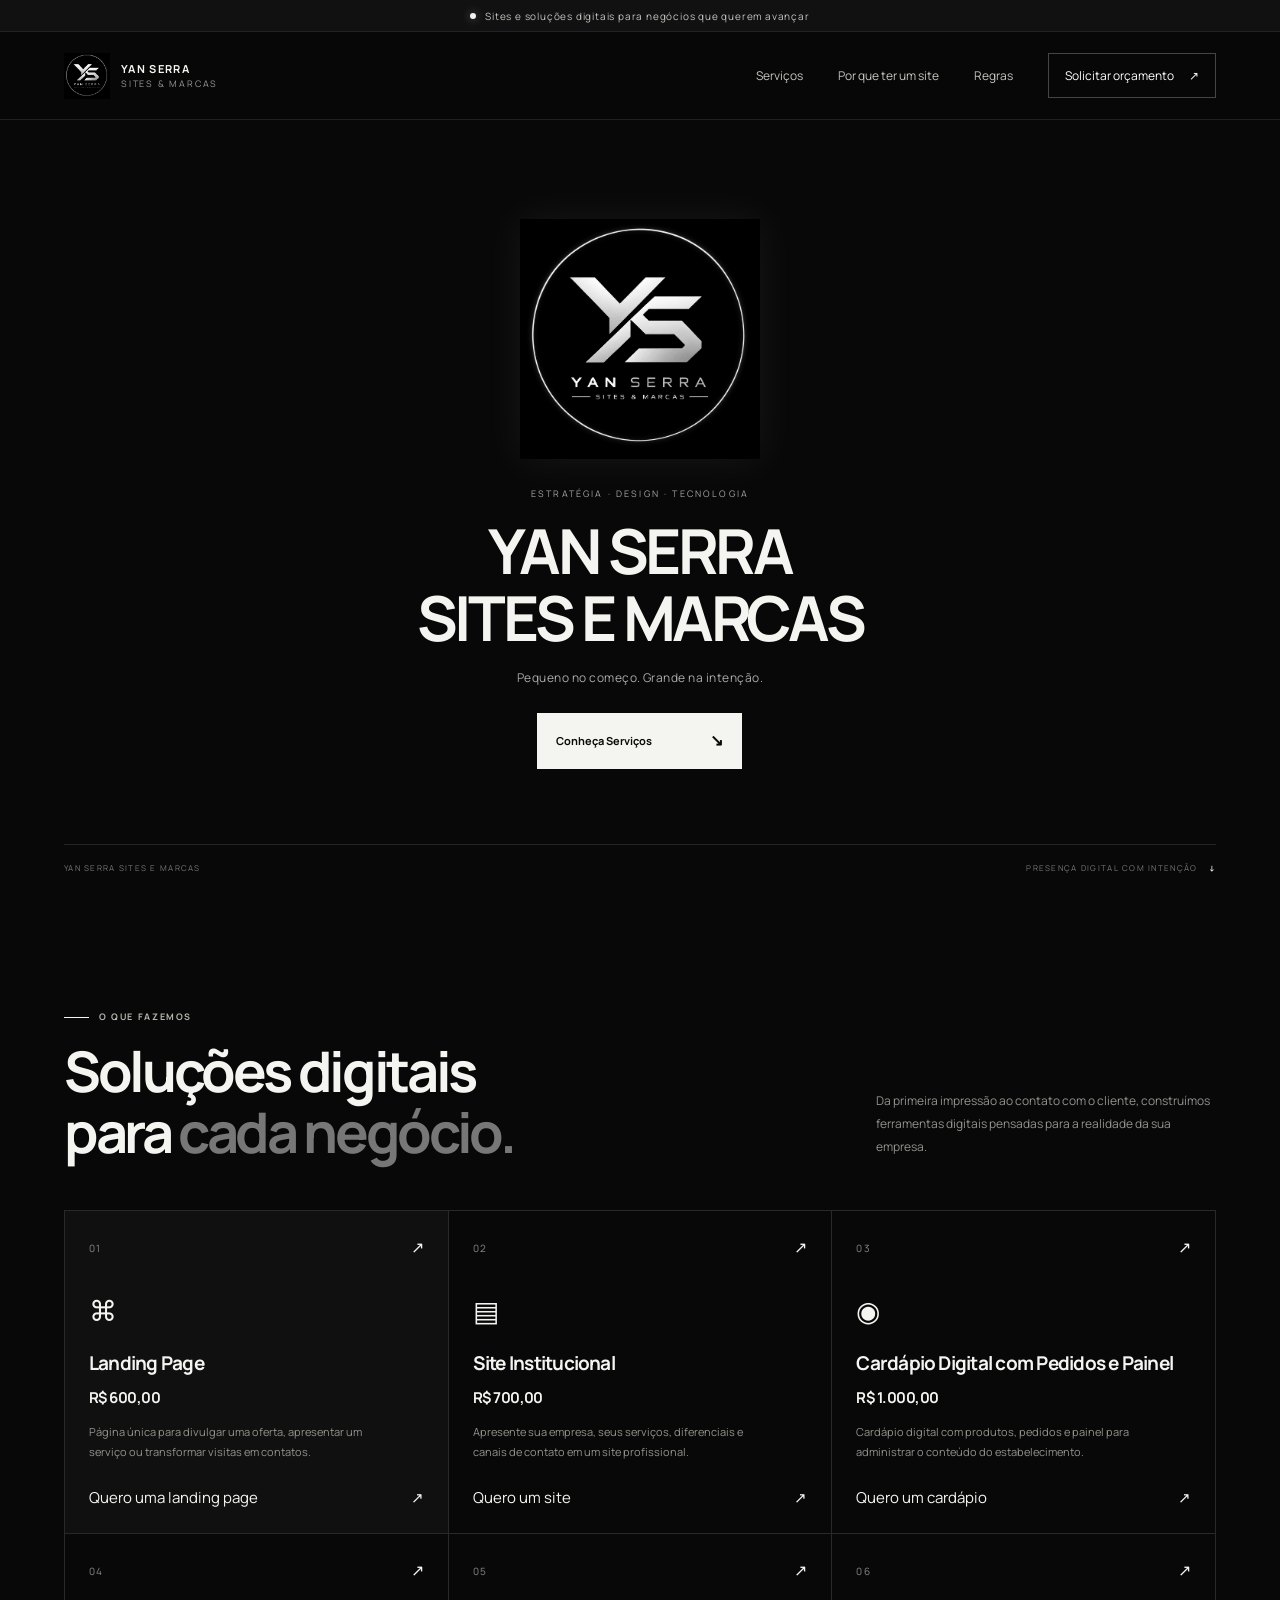
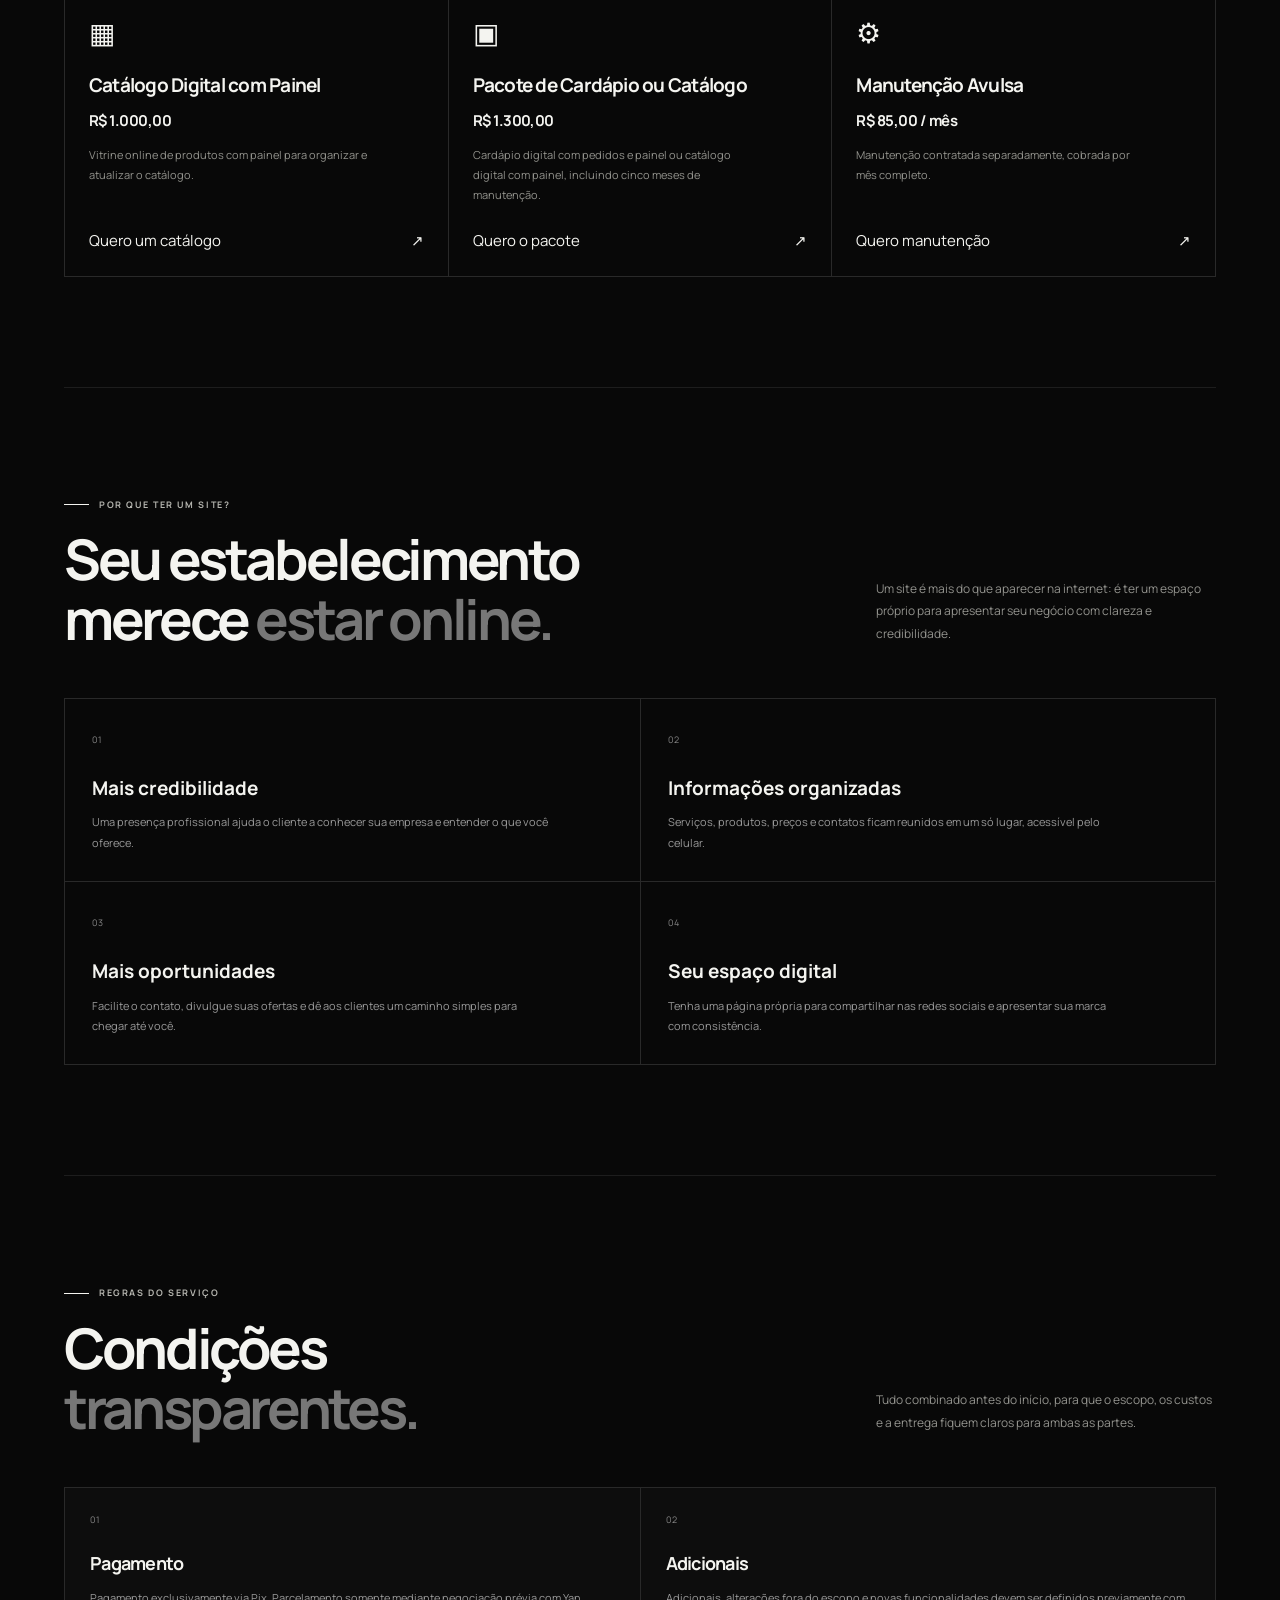
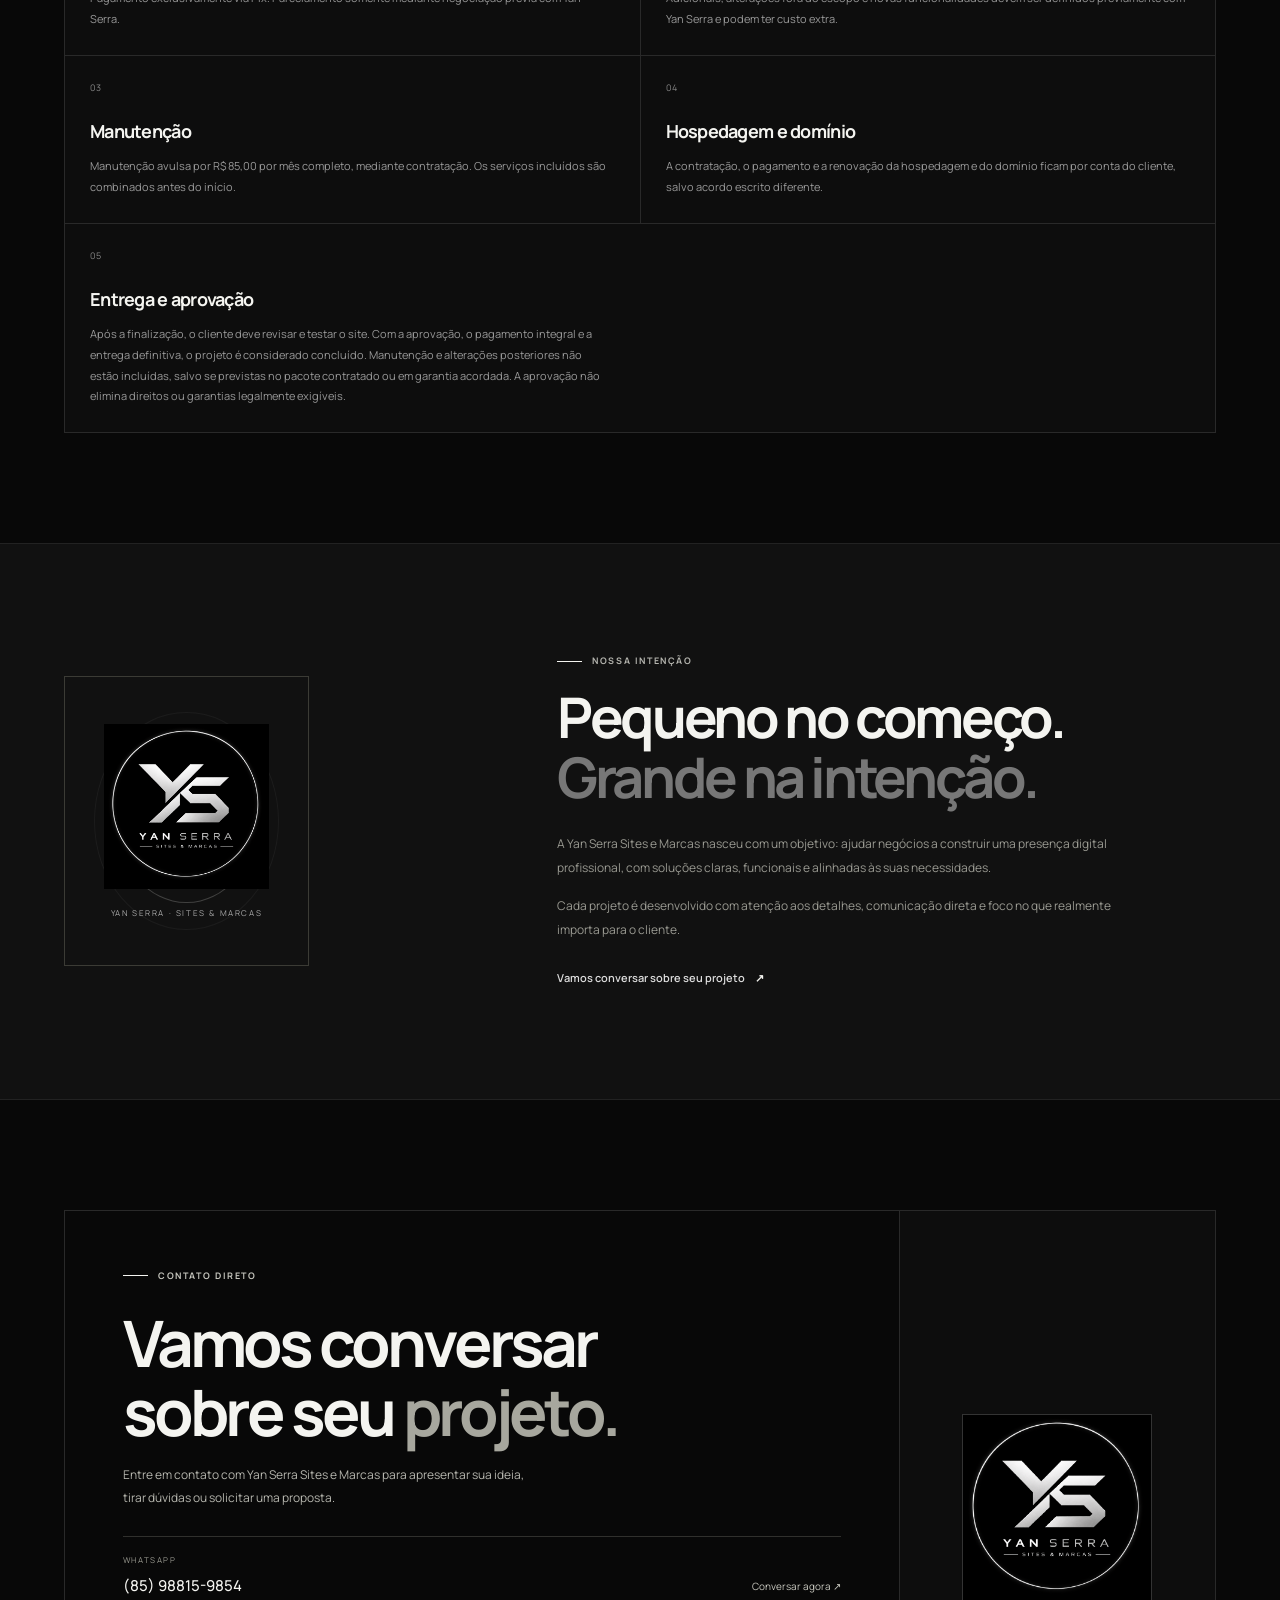
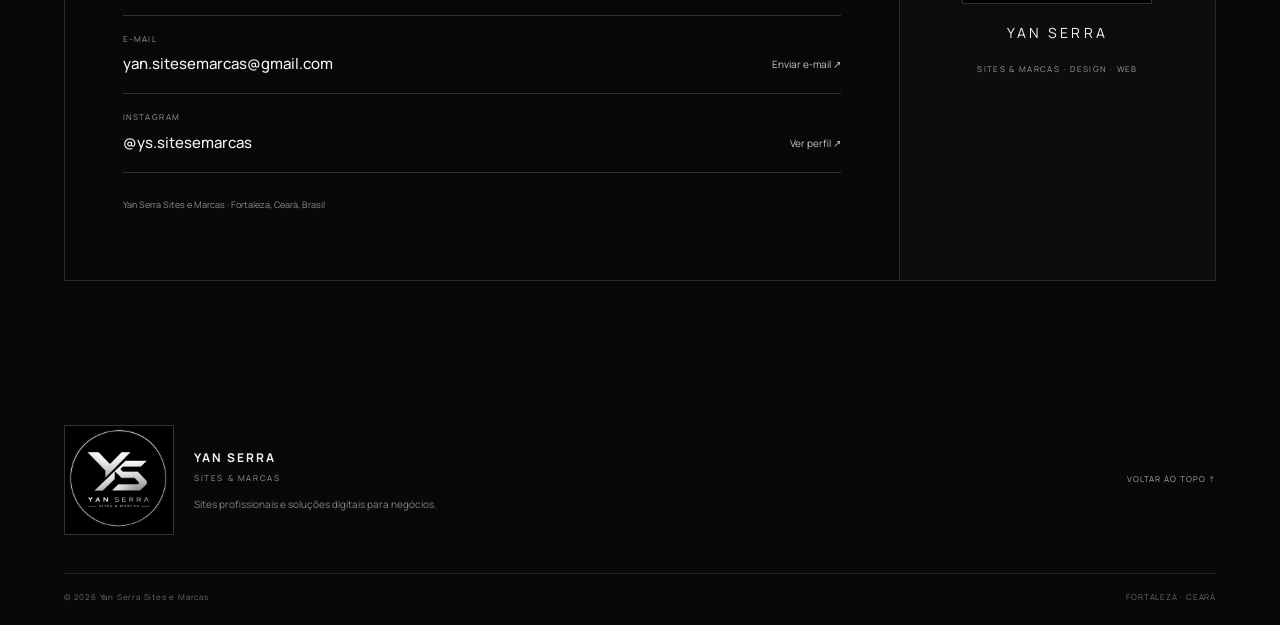
==== index.html @ 46581272 "Adicionar retorno aos serviços no formulário inline" ====
<!DOCTYPE html>
<html lang="pt-BR">
<head>
  <meta charset="UTF-8">
  <meta name="viewport" content="width=device-width, initial-scale=1.0">
  <meta name="theme-color" content="#080808">
  <meta name="description" content="Yan Serra Sites e Marcas cria sites modernos, catálogos digitais e soluções online para negócios que querem crescer.">
  <title>Yan Serra Sites e Marcas | Presença digital com propósito</title>
  <link rel="preconnect" href="https://fonts.googleapis.com">
  <link rel="preconnect" href="https://fonts.gstatic.com" crossorigin>
  <link href="https://fonts.googleapis.com/css2?family=DM+Sans:wght@400;500;600;700&family=Manrope:wght@400;500;600;700;800&display=swap" rel="stylesheet">
  <link rel="stylesheet" href="css/style.css">
  <script src="js/script.js" defer></script>
</head>
<body>
  <div class="announcement"><span class="status-dot"></span> Sites e soluções digitais para negócios que querem avançar</div>
  <header class="site-header">
    <a class="brand" href="#inicio" aria-label="Yan Serra Sites e Marcas, início">
      <img class="brand-logo" src="assets/file_000000000584820e9e78e50f97de1cd7.png" alt="Yan Serra Sites e Marcas">
      <span class="brand-copy"><strong>YAN SERRA</strong><small>SITES & MARCAS</small></span>
    </a>
    <button class="menu-toggle" aria-label="Abrir menu" aria-expanded="false"><span></span><span></span></button>
    <nav class="nav" aria-label="Navegação principal">
      <a href="#servicos">Serviços</a>
      <a href="#motivos">Por que ter um site</a>
      <a href="#condicoes">Regras</a>
      <a class="nav-cta" href="#contato">Solicitar orçamento <span>↗</span></a>
    </nav>
  </header>

  <main>
    <section class="hero hero-intro section-wrap" id="inicio">
      <div class="intro-brand">
        <div class="intro-monogram" aria-label="Logo original YS da Yan Serra Sites e Marcas"><img class="intro-logo-image" src="assets/file_000000000584820e9e78e50f97de1cd7.png" alt="Logo original YS"></div>
        <div class="intro-followup" id="intro-followup"><p class="intro-overline">ESTRATÉGIA · DESIGN · TECNOLOGIA</p>
        <h1>YAN SERRA<br>SITES E MARCAS</h1>
        <p class="intro-description">Pequeno no começo. Grande na intenção.</p>
        <a class="button button-light intro-button" href="#servicos">Conheça Serviços <span>↘</span></a></div>
      </div>
      <div class="hero-bottom"><span>YAN SERRA SITES E MARCAS</span><span>PRESENÇA DIGITAL COM INTENÇÃO <b>↓</b></span></div>
    </section>

    <section class="services section-wrap section-space" id="servicos">
      <div class="section-heading">
        <div><p class="eyebrow"><span class="eyebrow-line"></span> O QUE FAZEMOS</p><h2>Soluções digitais<br>para <span class="muted-word">cada negócio.</span></h2></div>
        <p class="section-intro">Da primeira impressão ao contato com o cliente, construímos ferramentas digitais pensadas para a realidade da sua empresa.</p>
      </div>
      <div class="service-grid">
        <article class="service-card service-featured"><div class="card-top"><span class="service-number">01</span><span class="service-icon">↗</span></div><div class="service-symbol">⌘</div><h3>Landing Page</h3><strong class="service-price">R$ 600,00</strong><p>Página única para divulgar uma oferta, apresentar um serviço ou transformar visitas em contatos.</p><button type="button" class="card-link service-select" data-service="landing">Quero uma landing page <span>↗</span></button></article>
        <article class="service-card"><div class="card-top"><span class="service-number">02</span><span class="service-icon">↗</span></div><div class="service-symbol">▤</div><h3>Site Institucional</h3><strong class="service-price">R$ 700,00</strong><p>Apresente sua empresa, seus serviços, diferenciais e canais de contato em um site profissional.</p><button type="button" class="card-link service-select" data-service="institucional">Quero um site <span>↗</span></button></article>
        <article class="service-card"><div class="card-top"><span class="service-number">03</span><span class="service-icon">↗</span></div><div class="service-symbol">◉</div><h3>Cardápio Digital com Pedidos e Painel</h3><strong class="service-price">R$ 1.000,00</strong><p>Cardápio digital com produtos, pedidos e painel para administrar o conteúdo do estabelecimento.</p><button type="button" class="card-link service-select" data-service="cardapio">Quero um cardápio <span>↗</span></button></article>
        <article class="service-card"><div class="card-top"><span class="service-number">04</span><span class="service-icon">↗</span></div><div class="service-symbol">▦</div><h3>Catálogo Digital com Painel</h3><strong class="service-price">R$ 1.000,00</strong><p>Vitrine online de produtos com painel para organizar e atualizar o catálogo.</p><button type="button" class="card-link service-select" data-service="catalogo">Quero um catálogo <span>↗</span></button></article>
        <article class="service-card"><div class="card-top"><span class="service-number">05</span><span class="service-icon">↗</span></div><div class="service-symbol">▣</div><h3>Pacote de Cardápio ou Catálogo</h3><strong class="service-price">R$ 1.300,00</strong><p>Cardápio digital com pedidos e painel ou catálogo digital com painel, incluindo cinco meses de manutenção.</p><button type="button" class="card-link service-select" data-service="pacote">Quero o pacote <span>↗</span></button></article>
        <article class="service-card"><div class="card-top"><span class="service-number">06</span><span class="service-icon">↗</span></div><div class="service-symbol">⚙</div><h3>Manutenção Avulsa</h3><strong class="service-price">R$ 85,00 / mês</strong><p>Manutenção contratada separadamente, cobrada por mês completo.</p><button type="button" class="card-link service-select" data-service="manutencao">Quero manutenção <span>↗</span></button></article>
      </div>
      <section class="inline-quote" id="pedido-servico" hidden aria-live="polite">
        <div class="inline-quote-heading"><p class="eyebrow"><span class="eyebrow-line"></span> SOLICITAÇÃO DE PROJETO</p><h2 id="inline-quote-title">Conte sobre seu projeto.</h2><p id="inline-quote-description">Preencha os campos abaixo para preparar uma mensagem completa para o WhatsApp.</p></div><button type="button" class="card-link" id="back-to-services">← Voltar aos serviços</button>
        <div class="selected-service-summary"><span class="price-kicker" id="inline-service-name">SERVIÇO SELECIONADO</span><strong id="inline-service-price"></strong><p id="inline-service-description"></p><small>O valor final será confirmado após definir o escopo e as funcionalidades.</small></div>
        <form class="quote-form" id="inline-quote-form">
          <div class="form-field"><label for="inline-client-name">Seu nome *</label><input id="inline-client-name" name="nome" required autocomplete="name" placeholder="Seu nome completo"></div>
          <div class="form-field"><label for="inline-business-name">Estabelecimento / marca *</label><input id="inline-business-name" name="estabelecimento" required placeholder="Nome do negócio"></div>
          <div class="form-field"><label for="inline-client-whatsapp">Seu WhatsApp *</label><input id="inline-client-whatsapp" name="whatsapp" required autocomplete="tel" placeholder="(DDD) 9XXXX-XXXX"></div>
          <div class="form-field"><label for="inline-client-email">E-mail</label><input id="inline-client-email" name="email" type="email" autocomplete="email" placeholder="voce@exemplo.com"></div>
          <div class="form-field form-field-wide"><label for="inline-project-details">O que você precisa? *</label><textarea id="inline-project-details" name="detalhes" required rows="4" placeholder="Conte como imagina seu site, páginas, funcionalidades, produtos ou objetivos."></textarea></div>
          <div class="form-field form-field-wide"><label for="inline-project-notes">Observações / detalhes adicionais</label><textarea id="inline-project-notes" name="observacoes" rows="3" placeholder="Escreva aqui qualquer detalhe importante, referência, preferência ou dúvida."></textarea></div>
          <div class="form-field form-field-wide"><button type="submit" class="button button-light">Enviar informações pelo WhatsApp <span>↗</span></button></div>
        </form>
      </section>
    </section>

    


<!-- A seção separada “Escolha e orçamento” foi removida conforme solicitado. -->



    <section class="reasons section-wrap section-space" id="motivos">
      <div class="section-heading"><div><p class="eyebrow"><span class="eyebrow-line"></span> POR QUE TER UM SITE?</p><h2>Seu estabelecimento<br>merece <span class="muted-word">estar online.</span></h2></div><p class="section-intro">Um site é mais do que aparecer na internet: é ter um espaço próprio para apresentar seu negócio com clareza e credibilidade.</p></div>
      <div class="reasons-grid"><article class="reason-card"><span>01</span><h3>Mais credibilidade</h3><p>Uma presença profissional ajuda o cliente a conhecer sua empresa e entender o que você oferece.</p></article><article class="reason-card"><span>02</span><h3>Informações organizadas</h3><p>Serviços, produtos, preços e contatos ficam reunidos em um só lugar, acessível pelo celular.</p></article><article class="reason-card"><span>03</span><h3>Mais oportunidades</h3><p>Facilite o contato, divulgue suas ofertas e dê aos clientes um caminho simples para chegar até você.</p></article><article class="reason-card"><span>04</span><h3>Seu espaço digital</h3><p>Tenha uma página própria para compartilhar nas redes sociais e apresentar sua marca com consistência.</p></article></div>
    </section>

    <section class="terms section-wrap section-space" id="condicoes">
      <div class="section-heading">
        <div><p class="eyebrow"><span class="eyebrow-line"></span> REGRAS DO SERVIÇO</p><h2>Condições<br><span class="muted-word">transparentes.</span></h2></div>
        <p class="section-intro">Tudo combinado antes do início, para que o escopo, os custos e a entrega fiquem claros para ambas as partes.</p>
      </div>
      <div class="terms-grid">
        <article class="terms-card"><span class="terms-index">01</span><h3>Pagamento</h3><p>Pagamento exclusivamente via Pix. Parcelamento somente mediante negociação prévia com Yan Serra.</p></article>
        <article class="terms-card"><span class="terms-index">02</span><h3>Adicionais</h3><p>Adicionais, alterações fora do escopo e novas funcionalidades devem ser definidos previamente com Yan Serra e podem ter custo extra.</p></article>
        <article class="terms-card"><span class="terms-index">03</span><h3>Manutenção</h3><p>Manutenção avulsa por R$ 85,00 por mês completo, mediante contratação. Os serviços incluídos são combinados antes do início.</p></article>
        <article class="terms-card"><span class="terms-index">04</span><h3>Hospedagem e domínio</h3><p>A contratação, o pagamento e a renovação da hospedagem e do domínio ficam por conta do cliente, salvo acordo escrito diferente.</p></article>
        <article class="terms-card terms-wide"><span class="terms-index">05</span><h3>Entrega e aprovação</h3><p>Após a finalização, o cliente deve revisar e testar o site. Com a aprovação, o pagamento integral e a entrega definitiva, o projeto é considerado concluído. Manutenção e alterações posteriores não estão incluídas, salvo se previstas no pacote contratado ou em garantia acordada. A aprovação não elimina direitos ou garantias legalmente exigíveis.</p></article>
      </div>
    </section>

    <section class="about section-space" id="sobre">
      <div class="about-inner section-wrap">
        <div class="about-stamp about-logo-wrap"><img class="about-logo" src="assets/file_000000000584820e9e78e50f97de1cd7.png" alt="Logo YS da Yan Serra Sites e Marcas"><span>YAN SERRA · SITES & MARCAS</span></div>
        <div class="about-copy"><p class="eyebrow"><span class="eyebrow-line"></span> NOSSA INTENÇÃO</p><h2>Pequeno no começo.<br><span class="muted-word">Grande na intenção.</span></h2><p>A Yan Serra Sites e Marcas nasceu com um objetivo: ajudar negócios a construir uma presença digital profissional, com soluções claras, funcionais e alinhadas às suas necessidades.</p><p>Cada projeto é desenvolvido com atenção aos detalhes, comunicação direta e foco no que realmente importa para o cliente.</p><a class="text-link" href="#contato">Vamos conversar sobre seu projeto <span>↗</span></a></div>
      </div>
    </section>

    <section class="contact section-wrap section-space" id="contato">
      <div class="contact-panel">
        <div class="contact-content">
          <p class="eyebrow"><span class="eyebrow-line"></span> CONTATO DIRETO</p>
          <h2>Vamos conversar<br>sobre seu <span class="accent-word">projeto.</span></h2>
          <p>Entre em contato com Yan Serra Sites e Marcas para apresentar sua ideia, tirar dúvidas ou solicitar uma proposta.</p>
          <div class="contact-info-list">
            <a class="contact-info-item contact-primary" href="https://wa.me/5585988159854" target="_blank" rel="noopener noreferrer"><span class="contact-info-label">WHATSAPP</span><strong>(85) 98815-9854</strong><span class="contact-info-action">Conversar agora ↗</span></a>
            <a class="contact-info-item" href="mailto:yan.sitesemarcas@gmail.com"><span class="contact-info-label">E-MAIL</span><strong>yan.sitesemarcas@gmail.com</strong><span class="contact-info-action">Enviar e-mail ↗</span></a>
            <a class="contact-info-item" href="https://www.instagram.com/ys.sitesemarcas/" target="_blank" rel="noopener noreferrer"><span class="contact-info-label">INSTAGRAM</span><strong>@ys.sitesemarcas</strong><span class="contact-info-action">Ver perfil ↗</span></a>
          </div>
          <p class="contact-small">Yan Serra Sites e Marcas · Fortaleza, Ceará, Brasil</p>
        </div>
        <div class="contact-side">
          <img class="contact-brand-logo" src="assets/file_000000000584820e9e78e50f97de1cd7.png" alt="Logo original YS da Yan Serra Sites e Marcas">
          <span class="contact-side-brand">YAN SERRA</span>
          <span class="side-bottom">SITES &amp; MARCAS · DESIGN · WEB</span>
        </div>
      </div>
    </section>
  </main>

  <footer class="site-footer section-wrap">
    <a class="footer-logo-link" href="#inicio" aria-label="Voltar ao início"><img class="footer-main-logo" src="assets/file_000000000584820e9e78e50f97de1cd7.png" alt="Logo original YS de Yan Serra Sites e Marcas"></a>
    <div class="footer-brand-copy"><strong>YAN SERRA</strong><span>SITES &amp; MARCAS</span><p>Sites profissionais e soluções digitais para negócios.</p></div>
    <a href="#inicio" class="back-top">VOLTAR AO TOPO ↑</a>
    <div class="footer-bottom"><span>© <span id="year"></span> Yan Serra Sites e Marcas</span><span>FORTALEZA · CEARÁ</span></div>
  </footer>
</body>
</html>
---- css/style.css ----
:root{--bg:#080808;--panel:#111;--panel2:#171717;--line:#292929;--white:#f4f4f0;--muted:#969692;--accent:#f4f4f0;--font:'Manrope',sans-serif;--display:'Manrope',sans-serif}*{box-sizing:border-box}html{scroll-behavior:smooth;scroll-padding-top:90px}body{margin:0;background:var(--bg);color:var(--white);font-family:var(--font);font-size:15px;line-height:1.6;-webkit-font-smoothing:antialiased}a{color:inherit;text-decoration:none}button{font:inherit}.announcement{height:32px;display:flex;align-items:center;justify-content:center;gap:9px;background:#111;border-bottom:1px solid #222;color:#c4c4bf;font-size:10px;letter-spacing:.08em;text-align:center;padding:0 12px}.status-dot{width:6px;height:6px;background:var(--accent);border-radius:50%;box-shadow:0 0 10px #f4f4f066}.site-header{height:88px;padding:0 max(5vw,24px);display:flex;align-items:center;justify-content:space-between;border-bottom:1px solid #202020;position:sticky;top:0;z-index:20;background:#080808eF;backdrop-filter:blur(16px)}.brand{display:inline-flex;align-items:center;gap:11px}.brand-mark{font-family:var(--display);font-size:29px;font-weight:800;letter-spacing:-3px}.brand-mark span,.contact-side strong span{color:var(--accent)}.brand-copy{display:flex;flex-direction:column;line-height:1.2;gap:4px}.brand-copy strong{font-size:11px;letter-spacing:.12em}.brand-copy small{font-size:9px;letter-spacing:.2em;color:#999}.nav{display:flex;align-items:center;gap:35px;font-size:12px;color:#c5c5c0}.nav>a:not(.nav-cta):hover,.text-link:hover{color:var(--accent)}.nav-cta{border:1px solid #454545;padding:12px 16px;color:#fff;transition:.2s}.nav-cta span{color:var(--accent);margin-left:13px}.nav-cta:hover{background:var(--white);color:#111}.menu-toggle{display:none;background:none;border:0}.section-wrap{width:min(1160px,90%);margin-inline:auto}.hero{min-height:660px;display:grid;grid-template-columns:1.05fr .95fr;align-items:center;position:relative;padding-top:62px;padding-bottom:100px;gap:35px}.hero-copy{position:relative;z-index:2}.eyebrow{display:flex;align-items:center;gap:10px;font-size:9px;font-weight:700;letter-spacing:.18em;color:#b5b5af;margin:0 0 25px}.eyebrow-line{display:inline-block;width:25px;height:1px;background:var(--accent)}h1,h2,h3,p{margin-top:0}h1,h2,h3{font-family:var(--display)}h1{font-size:clamp(43px,5.5vw,76px);line-height:1.04;letter-spacing:-.065em;font-weight:700;margin:0 0 24px} .outline-word{color:transparent;-webkit-text-stroke:1px #aaa}.accent-word{color:var(--accent)}.hero-description{max-width:440px;color:#aaa;font-size:14px;line-height:1.9}.hero-actions{display:flex;align-items:center;gap:27px;margin-top:32px}.button{display:inline-flex;align-items:center;justify-content:center;gap:28px;padding:15px 19px;font-size:11px;font-weight:700;transition:transform .2s,background .2s}.button:hover{transform:translateY(-3px)}.button-light{background:var(--white);color:#0a0a0a}.button-light span{font-size:16px}.text-link{font-size:11px;font-weight:600;color:#ddd}.text-link span{color:var(--accent);margin-left:8px}.hero-note{display:flex;align-items:center;gap:10px;margin-top:50px;max-width:350px;color:#777;font-size:10px}.note-icon{font-size:19px;color:var(--accent)}.hero-art{height:460px;position:relative;overflow:hidden;background:radial-gradient(ellipse at 50% 50%,#1c1c1c 0%,#0d0d0d 38%,#080808 72%);border:1px solid #222}.art-grid{position:absolute;inset:0;background-image:linear-gradient(#ffffff08 1px,transparent 1px),linear-gradient(90deg,#ffffff08 1px,transparent 1px);background-size:36px 36px;mask-image:linear-gradient(transparent,#000 20%,#000 80%,transparent)}.art-ring{position:absolute;border:1px solid #f4f4f045;border-radius:50%;left:50%;top:50%;transform:translate(-50%,-50%);aspect-ratio:1}.ring-one{width:310px}.ring-two{width:220px;border-color:#eee3}.art-core{position:absolute;left:50%;top:50%;transform:translate(-50%,-50%);width:152px;height:152px;border:1px solid #f4f4f088;border-radius:50%;display:flex;flex-direction:column;align-items:center;justify-content:center;box-shadow:0 0 55px #f4f4f00d,inset 0 0 30px #f4f4f00d}.art-core span{font-family:var(--display);font-size:56px;font-weight:800;letter-spacing:-8px;margin-left:-8px}.art-core i{font-style:normal;font-size:7px;letter-spacing:.24em;color:var(--accent)}.art-label{position:absolute;display:flex;flex-direction:column;gap:3px}.art-label span,.art-index{font-size:8px;letter-spacing:.14em;color:#888}.art-label b{font-size:13px;font-weight:500}.label-top{top:42px;left:32px}.label-bottom{right:28px;bottom:52px;text-align:right}.art-index{position:absolute;bottom:20px;left:22px}.art-cross{position:absolute;color:var(--accent);font-size:18px;font-weight:300}.cross-one{right:50px;top:76px}.cross-two{left:42px;bottom:95px}.hero-bottom{position:absolute;bottom:30px;left:0;right:0;display:flex;justify-content:space-between;border-top:1px solid #242424;padding-top:17px;font-size:8px;letter-spacing:.16em;color:#777}.hero-bottom b{color:var(--accent);margin-left:8px}.section-space{padding-top:110px;padding-bottom:110px}.section-heading{display:flex;align-items:flex-end;justify-content:space-between;gap:45px;margin-bottom:48px}.section-heading .eyebrow{margin-bottom:17px}h2{font-size:clamp(36px,4.5vw,56px);line-height:1.08;letter-spacing:-.06em;margin:0}.muted-word{color:#777}.section-intro{max-width:340px;color:#92928d;font-size:12px;line-height:1.9;margin:0 0 4px}.service-grid{display:grid;grid-template-columns:repeat(3,1fr);border-top:1px solid var(--line);border-left:1px solid var(--line)}.service-card{min-height:300px;padding:24px 24px 23px;border-right:1px solid var(--line);border-bottom:1px solid var(--line);display:flex;flex-direction:column;position:relative;transition:background .25s}.service-card:hover{background:#161616}.service-featured{background:#101010}.card-top{display:flex;align-items:center;justify-content:space-between}.service-number{font-size:10px;color:#8b8b84;letter-spacing:.12em}.service-icon{font-size:16px;color:var(--accent)}.service-symbol{font-size:28px;color:var(--accent);margin-top:27px;margin-bottom:15px}.service-card h3{font-size:19px;letter-spacing:-.04em;margin:0 0 10px}.service-card p{font-size:11px;color:#93938d;line-height:1.85;margin-bottom:23px;max-width:280px}.card-link{display:flex;justify-content:space-between;align-items:center;border-top:1px solid #30302b;padding-top:13px;margin-top:auto;font-size:10px;font-weight:600}.card-link span{color:var(--accent);font-size:15px}.service-last{background:var(--accent);color:#10110a;overflow:hidden}.service-last .service-last-content{position:relative;z-index:2}.tiny-label{font-size:8px;letter-spacing:.18em;font-weight:700}.service-last h3{font-size:29px;line-height:1.1;margin:24px 0 12px}.service-last p{color:#444;font-size:11px}.service-last .button{margin-top:3px;background:#0b0b0a;color:#fff;padding:13px 15px}.service-last .button span{color:var(--accent)}.last-decoration{position:absolute;right:-13px;bottom:-70px;font-family:var(--display);font-size:130px;font-weight:800;letter-spacing:-.14em;color:#1111110d}.portfolio{border-top:1px solid #1d1d1d}.project-card{display:block;border:1px solid #303030;background:#0e0e0e;transition:border-color .2s}.project-card:hover{border-color:#777}.project-visual{padding:20px;background:linear-gradient(135deg,#111111,#0c0c0b);min-height:360px;position:relative;overflow:hidden}.browser-bar{height:26px;border-bottom:1px solid #3b3b33;display:flex;align-items:center;gap:5px;padding-bottom:12px}.browser-bar>span{width:5px;height:5px;border-radius:50%;background:#777}.browser-bar i{font-style:normal;color:#85857d;font-size:8px;margin-left:10px}.project-mock{position:absolute;left:9%;right:9%;top:78px;bottom:-24px;background:#f4f4f0;color:#111111;overflow:hidden}.mock-brand{position:absolute;top:23px;left:27px;font-family:Georgia,serif;font-size:12px;letter-spacing:.1em}.mock-brand span{font-size:7px;display:block;letter-spacing:.25em}.mock-content{position:absolute;left:8%;top:29%;z-index:2;display:flex;flex-direction:column;align-items:flex-start}.mock-content small{font-size:7px;letter-spacing:.2em;margin-bottom:13px}.mock-content strong{font-family:Georgia,serif;font-size:clamp(25px,4vw,48px);font-weight:400;line-height:1.06;letter-spacing:-.04em}.mock-button{margin-top:18px;border:1px solid #111111;padding:9px 11px;font-size:7px;letter-spacing:.08em}.mock-cake{position:absolute;right:6%;bottom:0;width:38%;height:70%;display:flex;align-items:center;justify-content:center;border-radius:50% 50% 0 0;background:radial-gradient(ellipse at 50% 32%,#f4f4f0 0 16%,#969692 17% 26%,#dddddd 27% 38%,#666666 39% 46%,#f4f4f0 47% 58%,#777777 59% 66%,#dddddd 67%);font-family:Georgia,serif;font-size:24px;color:#fff;box-shadow:0 0 0 12px #555555}.mock-cake span{position:absolute;top:18%;right:18%;font-size:18px}.project-details{display:flex;justify-content:space-between;align-items:center;padding:28px 30px}.project-type{font-size:8px;color:var(--accent);letter-spacing:.15em}.project-details h3{font-size:23px;margin:8px 0}.project-details p{font-size:11px;color:#969690;margin:0}.project-arrow{width:42px;height:42px;border:1px solid #454545;display:grid;place-items:center;font-size:20px}.portfolio-note{font-size:10px;color:#7f7f79;margin:18px 0 0}.portfolio-note span{color:var(--accent);font-size:16px;margin-right:8px}.about{background:#111;border-block:1px solid #222}.about-inner{display:grid;grid-template-columns:.7fr 1.3fr;gap:12%;align-items:center}.about-stamp{width:245px;height:290px;border:1px solid #3b3b35;display:flex;flex-direction:column;align-items:center;justify-content:center;gap:17px;position:relative;background:radial-gradient(circle at center,#111111,#111 67%)}.about-stamp:before,.about-stamp:after{content:"";position:absolute;width:75%;height:75%;border:1px solid #ffffff0c;border-radius:50%}.about-stamp:after{width:56%;height:56%;border-color:#f4f4f035}.about-stamp span{font-size:8px;letter-spacing:.23em;color:#aaa;z-index:1}.about-stamp strong{font-family:var(--display);font-size:84px;letter-spacing:-.12em;margin-left:-12px;z-index:1}.about-copy .eyebrow{margin-bottom:18px}.about-copy h2{margin-bottom:24px}.about-copy>p:not(.eyebrow){max-width:570px;color:#999991;font-size:12px;line-height:2;margin-bottom:14px}.about-copy .text-link{display:inline-block;margin-top:13px}.contact-panel{min-height:400px;background:var(--accent);color:#10110a;display:grid;grid-template-columns:1.5fr .5fr;position:relative;overflow:hidden}.contact-content{padding:58px 7%;position:relative;z-index:2}.contact-content .eyebrow{color:#292929}.contact-content .eyebrow-line{background:#111}.contact-content h2{font-size:clamp(44px,5vw,67px);margin-bottom:18px}.contact-content .accent-word{color:#555}.contact-content>p:not(.eyebrow):not(.contact-small){max-width:420px;color:#444;font-size:12px;line-height:1.9}.contact-content .button{margin-top:11px}.contact-small{font-size:9px;color:#666;margin-top:25px}.contact-side{border-left:1px solid #1112;display:flex;flex-direction:column;align-items:center;justify-content:space-between;padding:35px 15px;position:relative;z-index:1}.contact-side strong{font-family:var(--display);font-size:85px;letter-spacing:-.12em;margin-left:-12px}.side-index,.side-bottom{font-size:7px;letter-spacing:.17em;text-align:center}.contact-orbit{position:absolute;border:1px solid #1111;border-radius:50%;width:400px;height:400px;right:-70px;top:-190px}.orbit-b{width:300px;height:300px;right:-20px;top:-140px}.site-footer{padding-top:35px;padding-bottom:20px;display:grid;grid-template-columns:1fr 1fr 1fr;align-items:center;gap:20px}.site-footer>p{font-size:10px;color:#85857e;text-align:center;margin:0}.back-top{text-align:right;font-size:8px;letter-spacing:.12em;color:#aaa}.back-top:hover{color:var(--accent)}.footer-bottom{grid-column:1/-1;border-top:1px solid #242424;margin-top:18px;padding-top:17px;display:flex;justify-content:space-between;font-size:8px;color:#696963;letter-spacing:.1em}.menu-toggle span{display:block;width:22px;height:1px;background:#fff;margin:6px}.reveal{opacity:0;transform:translateY(18px);transition:opacity .65s ease,transform .65s ease}.reveal.is-visible{opacity:1;transform:translateY(0)}@media(max-width:800px){.site-header{height:72px}.menu-toggle{display:block;cursor:pointer}.nav{display:none;position:absolute;top:71px;left:0;right:0;background:#0b0b0b;padding:20px 5% 25px;flex-direction:column;align-items:stretch;gap:0;border-bottom:1px solid #333}.nav.open{display:flex}.nav>a{padding:14px 0;border-bottom:1px solid #222}.nav .nav-cta{padding:14px;margin-top:12px;border:1px solid #444}.hero{grid-template-columns:1fr;padding-top:65px;padding-bottom:80px;gap:30px}.hero-art{height:390px;grid-row:2}.hero-bottom{bottom:25px}.hero-note{margin-top:35px}.section-space{padding-top:78px;padding-bottom:78px}.section-heading{align-items:flex-start;flex-direction:column;gap:20px;margin-bottom:32px}.section-intro{max-width:520px}.service-grid{grid-template-columns:repeat(2,1fr)}.service-card{min-height:280px;padding:19px}.service-last h3{font-size:25px}.about-inner{grid-template-columns:1fr;gap:40px}.about-stamp{width:100%;height:230px}.contact-panel{grid-template-columns:1fr}.contact-side{display:none}.contact-content{padding:45px 7%}.site-footer{grid-template-columns:1fr 1fr}.site-footer>p{display:none}.back-top{grid-column:2;grid-row:1}.footer-bottom{grid-column:1/-1}}@media(max-width:480px){.announcement{font-size:8px;letter-spacing:.02em}.section-wrap{width:88%}.hero{padding-top:52px}.hero h1{font-size:47px}.hero-art{height:330px}.ring-one{width:255px}.ring-two{width:180px}.art-core{width:125px;height:125px}.art-core span{font-size:46px}.label-top{left:18px;top:26px}.label-bottom{right:17px;bottom:43px}.hero-actions{gap:18px;flex-wrap:wrap}.button{padding:14px 15px;gap:18px}.hero-bottom{font-size:7px;letter-spacing:.07em}.service-grid{grid-template-columns:1fr}.service-card{min-height:250px}.service-last{min-height:300px}.project-visual{min-height:290px;padding:13px}.project-mock{left:5%;right:5%;top:62px}.mock-content{left:7%;top:31%}.mock-content strong{font-size:28px}.mock-cake{right:0;width:40%}.project-details{padding:22px 18px}.project-details h3{font-size:19px}.project-details p{max-width:260px}.project-arrow{width:34px;height:34px;flex-shrink:0;margin-left:12px}.contact-content h2{font-size:45px}.site-footer{gap:10px}.brand-copy strong{font-size:9px}.brand-copy small{font-size:8px}.footer-bottom{font-size:7px}.about-stamp{height:200px}}@media(prefers-reduced-motion:reduce){html{scroll-behavior:auto}*,*:before,*:after{transition:none!important;animation:none!important}}

/* Logo e seletor de serviços: identidade monocromática */
.brand-logo{display:block;width:46px;height:46px;object-fit:contain;flex-shrink:0}
.pricing{border-top:1px solid #1d1d1d}
.pricing-panel{max-width:820px;margin:0 auto;padding:clamp(22px,4vw,42px);border:1px solid #333;background:#0d0d0d}
.pricing-panel>label{display:block;font-size:11px;letter-spacing:.08em;color:#b8b8b8;margin-bottom:12px}
.pricing-panel select{width:100%;padding:16px 14px;background:#111;color:#f4f4f0;border:1px solid #454545;border-radius:0;font:inherit;font-size:14px;outline:none}
.pricing-panel select:focus{border-color:#f4f4f0}
.price-result{display:grid;grid-template-columns:1fr 1fr;gap:24px;padding:28px 0;border-bottom:1px solid #292929}
.price-kicker{display:block;color:#999;font-size:9px;letter-spacing:.16em;margin-bottom:7px}
.price-result strong{display:block;font-family:var(--display);font-size:clamp(32px,5vw,48px);letter-spacing:-.06em;line-height:1.1}
.price-result p{font-size:12px;line-height:1.8;color:#aaa;max-width:370px}
.price-result ul{margin:0;padding-left:18px;color:#c8c8c8;font-size:11px;line-height:2}
.pricing-note{font-size:10px;line-height:1.8;color:#858585;margin:20px 0}
.pricing-cta{display:inline-flex}
@media(max-width:560px){.price-result{grid-template-columns:1fr;gap:8px}.brand-logo{width:40px;height:40px}}

/* Contatos oficiais e identidade visual monocromática */
.brand-copy strong,.brand-copy small{font-family:var(--display)}
.contact-links{display:flex;flex-direction:column;align-items:flex-start;gap:14px;margin-top:24px}
.contact-links .button{margin-top:0}
.contact-link{font-size:11px;color:#d0d0d0;border-bottom:1px solid #3a3a3a;padding-bottom:5px}
.contact-link:hover{color:#fff;border-color:#fff}
@media(max-width:560px){.contact-links{gap:17px}.contact-link{overflow-wrap:anywhere}}


/* Condições comerciais: mantém a identidade monocromática do estúdio */
.terms{border-top:1px solid #1d1d1d}
.terms-grid{display:grid;grid-template-columns:repeat(2,minmax(0,1fr));border-top:1px solid var(--line);border-left:1px solid var(--line)}
.terms-card{padding:25px;border-right:1px solid var(--line);border-bottom:1px solid var(--line);background:#0d0d0d}
.terms-index{display:block;font-size:9px;letter-spacing:.15em;color:#888;margin-bottom:22px}
.terms-card h3{font-size:18px;letter-spacing:-.04em;margin:0 0 10px}
.terms-card p{font-size:11px;line-height:1.9;color:#999;margin:0;max-width:520px}
.terms-wide{grid-column:1/-1}
@media(max-width:560px){.terms-grid{grid-template-columns:1fr}.terms-wide{grid-column:auto}.terms-card{padding:21px}}


/* Nova abertura centralizada com destaque para o monograma YS */
.hero-intro{display:flex;align-items:center;justify-content:center;min-height:calc(100svh - 120px);padding-top:70px;padding-bottom:105px;text-align:center}
.intro-brand{display:flex;flex-direction:column;align-items:center;width:100%;animation:intro-rise .9s ease both}
.intro-logo{width:clamp(110px,18vw,170px);height:auto;filter:drop-shadow(0 0 24px #fff1);margin-bottom:28px;animation:logo-arrive 1.1s cubic-bezier(.2,.75,.25,1) both}
.intro-overline{font-size:9px;letter-spacing:.28em;color:#a4a49f;margin:0 0 22px}
.hero-intro h1{font-size:clamp(36px,6.2vw,78px);letter-spacing:-.055em;line-height:1.06;margin-bottom:16px}
.brand-y,.brand-s{color:#f4f4f0;text-shadow:0 0 22px #ffffff1c}
.intro-description{font-size:12px;letter-spacing:.06em;color:#aaa;margin:0 0 29px}
.intro-button{min-width:200px;justify-content:space-between}
.hero-intro .hero-bottom{bottom:26px;text-align:left}
@keyframes intro-rise{from{opacity:0;transform:translateY(20px)}to{opacity:1;transform:translateY(0)}}
@keyframes logo-arrive{from{opacity:0;transform:scale(.82);filter:grayscale(1) blur(4px)}to{opacity:1;transform:scale(1);filter:grayscale(0) blur(0)}}
/* Cartões de investimento e formulário */
.price-grid{display:grid;grid-template-columns:repeat(2,minmax(0,1fr));border-top:1px solid var(--line);border-left:1px solid var(--line)}
.price-card{padding:25px;border-right:1px solid var(--line);border-bottom:1px solid var(--line);background:#0d0d0d;display:flex;flex-direction:column;min-height:260px}
.price-card h3{font-size:21px;letter-spacing:-.04em;margin:22px 0 10px}
.price-card p{font-size:11px;color:#999;line-height:1.9;margin-bottom:22px}
.price-card>strong{font-size:clamp(23px,3vw,32px);letter-spacing:-.05em;margin-top:auto;margin-bottom:20px}
.price-card-wide{grid-column:1/-1;min-height:220px}
.quote{border-top:1px solid #1d1d1d}
.quote-form{display:grid;grid-template-columns:repeat(2,minmax(0,1fr));gap:22px;padding:clamp(22px,4vw,42px);border:1px solid #333;background:#0d0d0d}
.form-field{display:flex;flex-direction:column;gap:9px}
.form-field label{font-size:11px;color:#c4c4c0}
.form-field input,.form-field textarea{width:100%;background:#111;border:1px solid #3b3b3b;border-radius:0;color:#f4f4f0;padding:14px;font:inherit;font-size:12px;outline:none}
.form-field input:focus,.form-field textarea:focus{border-color:#f4f4f0}
.form-field textarea{resize:vertical;min-height:90px}
.form-field input::placeholder,.form-field textarea::placeholder{color:#666}
.form-field-wide,.form-submit{grid-column:1/-1}
.form-submit{display:flex;align-items:center;justify-content:space-between;gap:20px;padding-top:5px}
.form-submit p{max-width:360px;color:#888;font-size:10px;line-height:1.8;margin:0}
.form-submit button{border:0;cursor:pointer;white-space:nowrap}
.reasons{border-top:1px solid #1d1d1d}
.reasons-grid{display:grid;grid-template-columns:repeat(2,minmax(0,1fr));border-top:1px solid var(--line);border-left:1px solid var(--line)}
.reason-card{padding:27px;border-right:1px solid var(--line);border-bottom:1px solid var(--line);min-height:180px}
.reason-card>span{font-size:9px;letter-spacing:.16em;color:#888}
.reason-card h3{font-size:19px;margin:23px 0 9px}
.reason-card p{font-size:11px;line-height:1.9;color:#999;margin:0;max-width:460px}
.about-logo-wrap{gap:18px}
.about-logo{display:block;width:clamp(115px,16vw,165px);height:auto;position:relative;z-index:1}
.about-logo-wrap>span{font-size:8px;letter-spacing:.2em;color:#aaa;text-align:center;z-index:1}
@media(max-width:560px){.hero-intro{min-height:calc(100svh - 100px);padding-top:48px;padding-bottom:85px}.intro-logo{width:118px;margin-bottom:22px}.intro-overline{font-size:8px;letter-spacing:.16em}.hero-intro h1{font-size:clamp(34px,9vw,46px)}.hero-intro .hero-bottom{font-size:6px;letter-spacing:.06em}.price-grid,.quote-form,.reasons-grid{grid-template-columns:1fr}.price-card-wide,.form-field-wide,.form-submit{grid-column:auto}.form-submit{align-items:stretch;flex-direction:column}.form-submit button{width:100%}.price-card{min-height:235px}.about-logo{width:115px}}
@media(prefers-reduced-motion:reduce){.intro-brand,.intro-logo{animation:none}}

/* Abertura: monograma YS isolado, centralizado e com transição ao rolar */
.hero-intro{min-height:calc(100svh - 120px);display:flex;align-items:center;justify-content:center;text-align:center;padding:68px 0 100px;position:relative}
.intro-brand{width:100%;display:flex;flex-direction:column;align-items:center;animation:intro-rise .8s ease both}
.intro-monogram{display:flex;align-items:center;justify-content:center;gap:clamp(12px,3vw,32px);min-height:clamp(150px,25vw,230px);margin:0 auto 28px;color:#f4f4f0;font-family:var(--display);font-weight:800;line-height:.8;letter-spacing:-.11em;text-shadow:0 0 28px #ffffff12}
.monogram-y,.monogram-s{display:inline-block;font-size:clamp(125px,22vw,205px);opacity:0;transform:translateY(15px) scale(.96);animation:monogram-arrive .85s cubic-bezier(.2,.75,.25,1) forwards}
.monogram-y{animation-delay:.12s}
.monogram-s{animation-delay:.28s}
.intro-overline{margin:0 0 17px;font-size:9px;letter-spacing:.24em;color:#a4a49f}
.hero-intro h1{font-size:clamp(30px,5.1vw,62px);line-height:1.08;letter-spacing:-.055em;margin:0 0 16px}
.intro-description{margin:0 0 26px;color:#aaa;font-size:12px;letter-spacing:.04em}
.intro-button{min-width:205px;justify-content:space-between}
.hero-intro .hero-bottom{bottom:25px}
@keyframes monogram-arrive{to{opacity:1;transform:translateY(0) scale(1)}}
@media(max-width:560px){.hero-intro{min-height:calc(100svh - 100px);padding:48px 0 85px}.intro-monogram{min-height:140px;margin-bottom:24px;gap:15px}.monogram-y,.monogram-s{font-size:clamp(112px,29vw,145px)}.intro-overline{font-size:7px;letter-spacing:.15em}.hero-intro h1{font-size:clamp(29px,8vw,39px)}.hero-intro .hero-bottom{font-size:6px;letter-spacing:.04em}}
@media(prefers-reduced-motion:reduce){.monogram-y,.monogram-s,.intro-brand{animation:none;opacity:1;transform:none}}

/* Ajustes de alinhamento, orçamento sob demanda e logo oficial */
.intro-followup{opacity:0;transform:translateY(18px);transition:opacity .65s ease,transform .65s ease}
.intro-followup.is-visible{opacity:1;transform:translateY(0)}
.intro-monogram{gap:clamp(18px,4vw,42px);letter-spacing:0}
.monogram-y,.monogram-s{font-family:var(--display);font-weight:800;letter-spacing:-.09em}
.quote-form select{width:100%;background:#111;border:1px solid #3b3b3b;border-radius:0;color:#f4f4f0;padding:14px;font:inherit;font-size:12px;outline:none}
.quote-form select:focus{border-color:#f4f4f0}
.quote-form select option{background:#111;color:#f4f4f0}
.selected-service-summary{padding:22px;border:1px solid #4a4a4a;background:#141414}
.selected-service-summary[hidden]{display:none}
.selected-service-summary strong{display:block;font-family:var(--display);font-size:clamp(27px,4vw,38px);letter-spacing:-.05em;margin:5px 0 10px}
.selected-service-summary p{font-size:12px;line-height:1.8;color:#bbb;margin:0 0 9px}
.selected-service-summary small{font-size:10px;color:#858585}
.contact-brand-logo{width:clamp(100px,13vw,150px);height:auto;display:block}
.contact-side{align-items:center;justify-content:center;gap:30px}
@media(max-width:800px){.contact-brand-logo{width:105px}}
@media(prefers-reduced-motion:reduce){.intro-followup{transition:none}}

/* Monograma de abertura desenhado com os traços exatos do SVG da marca */
.intro-monogram{width:clamp(190px,31vw,285px);min-height:0;height:auto;aspect-ratio:75/58;display:flex;align-items:center;justify-content:center;margin:0 auto 28px;gap:0;letter-spacing:normal}
.monogram-art{display:block;width:100%;height:100%;overflow:visible;color:#f4f4f0;filter:drop-shadow(0 0 20px #ffffff10)}
.monogram-y,.monogram-s{display:none}
.footer-logo-link{display:flex;align-items:center;justify-content:flex-start;width:100%;max-width:150px}
.footer-main-logo{display:block;width:100%;height:auto;max-width:145px}
.site-footer{align-items:center}
.site-footer .footer-bottom{align-items:center}
@media(max-width:560px){.intro-monogram{width:clamp(170px,58vw,225px);margin-bottom:24px}.footer-logo-link{max-width:105px}.footer-main-logo{max-width:105px}}


/* Contato e rodapé organizados com a identidade original da marca */
.contact-panel{grid-template-columns:minmax(0,1.45fr) minmax(230px,.55fr);align-items:stretch;background:#080808;color:#f4f4f0;border:1px solid #292929}
.contact-content{padding:clamp(28px,5vw,58px)}
.contact-content .eyebrow{color:#c5c5bd}
.contact-content .eyebrow-line{background:#f4f4f0}
.contact-content h2{color:#f4f4f0}
.contact-content .accent-word{color:#a7a79e}
.contact-content>p:not(.eyebrow):not(.contact-small){color:#b5b5ad}
.contact-info-list{display:grid;gap:0;margin-top:26px;border-top:1px solid #30302d}
.contact-info-item{display:grid;grid-template-columns:minmax(0,1fr) auto;gap:7px 18px;padding:17px 0;border-bottom:1px solid #30302d;color:#f4f4f0;text-decoration:none}
.contact-info-label{grid-column:1/-1;font-size:8px;letter-spacing:.17em;color:#9a9a91}
.contact-info-item strong{font-size:clamp(12px,1.5vw,15px);font-weight:500;overflow-wrap:anywhere}
.contact-info-action{font-size:10px;color:#c8c8bf;align-self:center}
.contact-info-item:hover strong,.contact-info-item:hover .contact-info-action{color:#fff}
.contact-content .contact-small{color:#8f8f86}
.contact-side{justify-content:center;gap:18px;background:#0d0d0d;border-left:1px solid #292929;padding:35px 20px}
.contact-brand-logo{display:block;width:min(100%,190px);height:auto;aspect-ratio:1;object-fit:contain;border:1px solid #333}
.contact-side-brand{font-size:14px;letter-spacing:.22em;text-align:center}
.contact-side .side-bottom{font-size:8px;color:#9d9d94;line-height:1.8}
.site-footer{grid-template-columns:110px minmax(0,1fr) auto;gap:20px;padding-top:34px;padding-bottom:22px}
.footer-logo-link{display:flex;align-items:center;justify-content:flex-start;width:100%;max-width:110px}
.footer-main-logo{display:block;width:100%;height:auto;max-width:110px;aspect-ratio:1;object-fit:contain;border:1px solid #333}
.footer-brand-copy{display:flex;flex-direction:column;gap:5px}
.footer-brand-copy strong{font-size:12px;letter-spacing:.17em;color:#f4f4f0}
.footer-brand-copy>span{font-size:8px;letter-spacing:.2em;color:#9a9a91}
.site-footer .footer-brand-copy p{font-size:10px;color:#85857e;margin:6px 0 0;text-align:left;line-height:1.6}
.site-footer .back-top{grid-column:3;grid-row:1}
.site-footer .footer-bottom{grid-column:1/-1}
@media(max-width:800px){.contact-panel{grid-template-columns:1fr}.contact-side{border-left:0;border-top:1px solid #292929;padding:28px 20px}.contact-brand-logo{width:110px}.contact-side-brand{font-size:12px}.site-footer{grid-template-columns:76px minmax(0,1fr);gap:15px}.footer-logo-link,.footer-main-logo{max-width:76px}.site-footer .back-top{grid-column:1/-1;grid-row:auto;text-align:left}.site-footer .footer-bottom{grid-column:1/-1}}
@media(max-width:480px){.contact-info-item{grid-template-columns:1fr;gap:7px}.contact-info-action{margin-top:2px}.site-footer{grid-template-columns:62px minmax(0,1fr)}.footer-logo-link,.footer-main-logo{max-width:62px}.footer-brand-copy strong{font-size:10px}.site-footer .footer-bottom{gap:12px;flex-wrap:wrap}}

/* Usa o arquivo da logo original nos dois pontos da marca. */
.intro-monogram{width:clamp(170px,28vw,240px);aspect-ratio:1;min-height:0;height:auto;}
.intro-logo-image{display:block;width:100%;height:100%;object-fit:contain;filter:drop-shadow(0 0 20px #ffffff10);}
.footer-logo-link{max-width:110px;}
.footer-main-logo{width:100%;height:auto;aspect-ratio:1;object-fit:contain;}
@media(max-width:560px){.intro-monogram{width:clamp(160px,52vw,210px)}.footer-logo-link,.footer-main-logo{max-width:76px}}


/* Formulário de solicitação exibido após escolher um serviço */
.service-select{font:inherit;background:transparent;border:0;padding:0;text-align:left;cursor:pointer;color:inherit}
.service-select span{margin-left:.4rem}
.inline-quote{margin-top:clamp(2rem,5vw,4rem);padding:clamp(1.25rem,4vw,3rem);border:1px solid #333;background:#101010;border-radius:18px;scroll-margin-top:24px}
.inline-quote[hidden]{display:none!important}
.inline-quote-heading{max-width:720px;margin-bottom:1.5rem}
.inline-quote-heading h2{margin:.6rem 0;font-family:Manrope,sans-serif;font-size:clamp(1.8rem,4vw,3rem);line-height:1.1}
.inline-quote-heading>p:last-child{color:#b7b7b7;line-height:1.7}
.inline-quote .selected-service-summary{margin:1.25rem 0;padding:1.25rem;border:1px solid #383838;border-radius:12px;background:#171717}
.inline-quote .quote-form{margin-top:1.5rem}
.inline-quote .form-field input,.inline-quote .form-field textarea{width:100%;box-sizing:border-box}
.inline-quote .form-field-wide{grid-column:1/-1}
.inline-quote .button{cursor:pointer}
@media(max-width:640px){.inline-quote{padding:1.1rem;border-radius:12px}}

/* Valores visíveis na seleção de serviços */
.service-price{display:block;font-family:var(--display);font-size:16px;font-weight:700;letter-spacing:-.035em;color:#f4f4f0;margin:-2px 0 12px}
.service-card .service-price{font-size:15px}
@media(max-width:480px){.service-card .service-price{font-size:16px}}
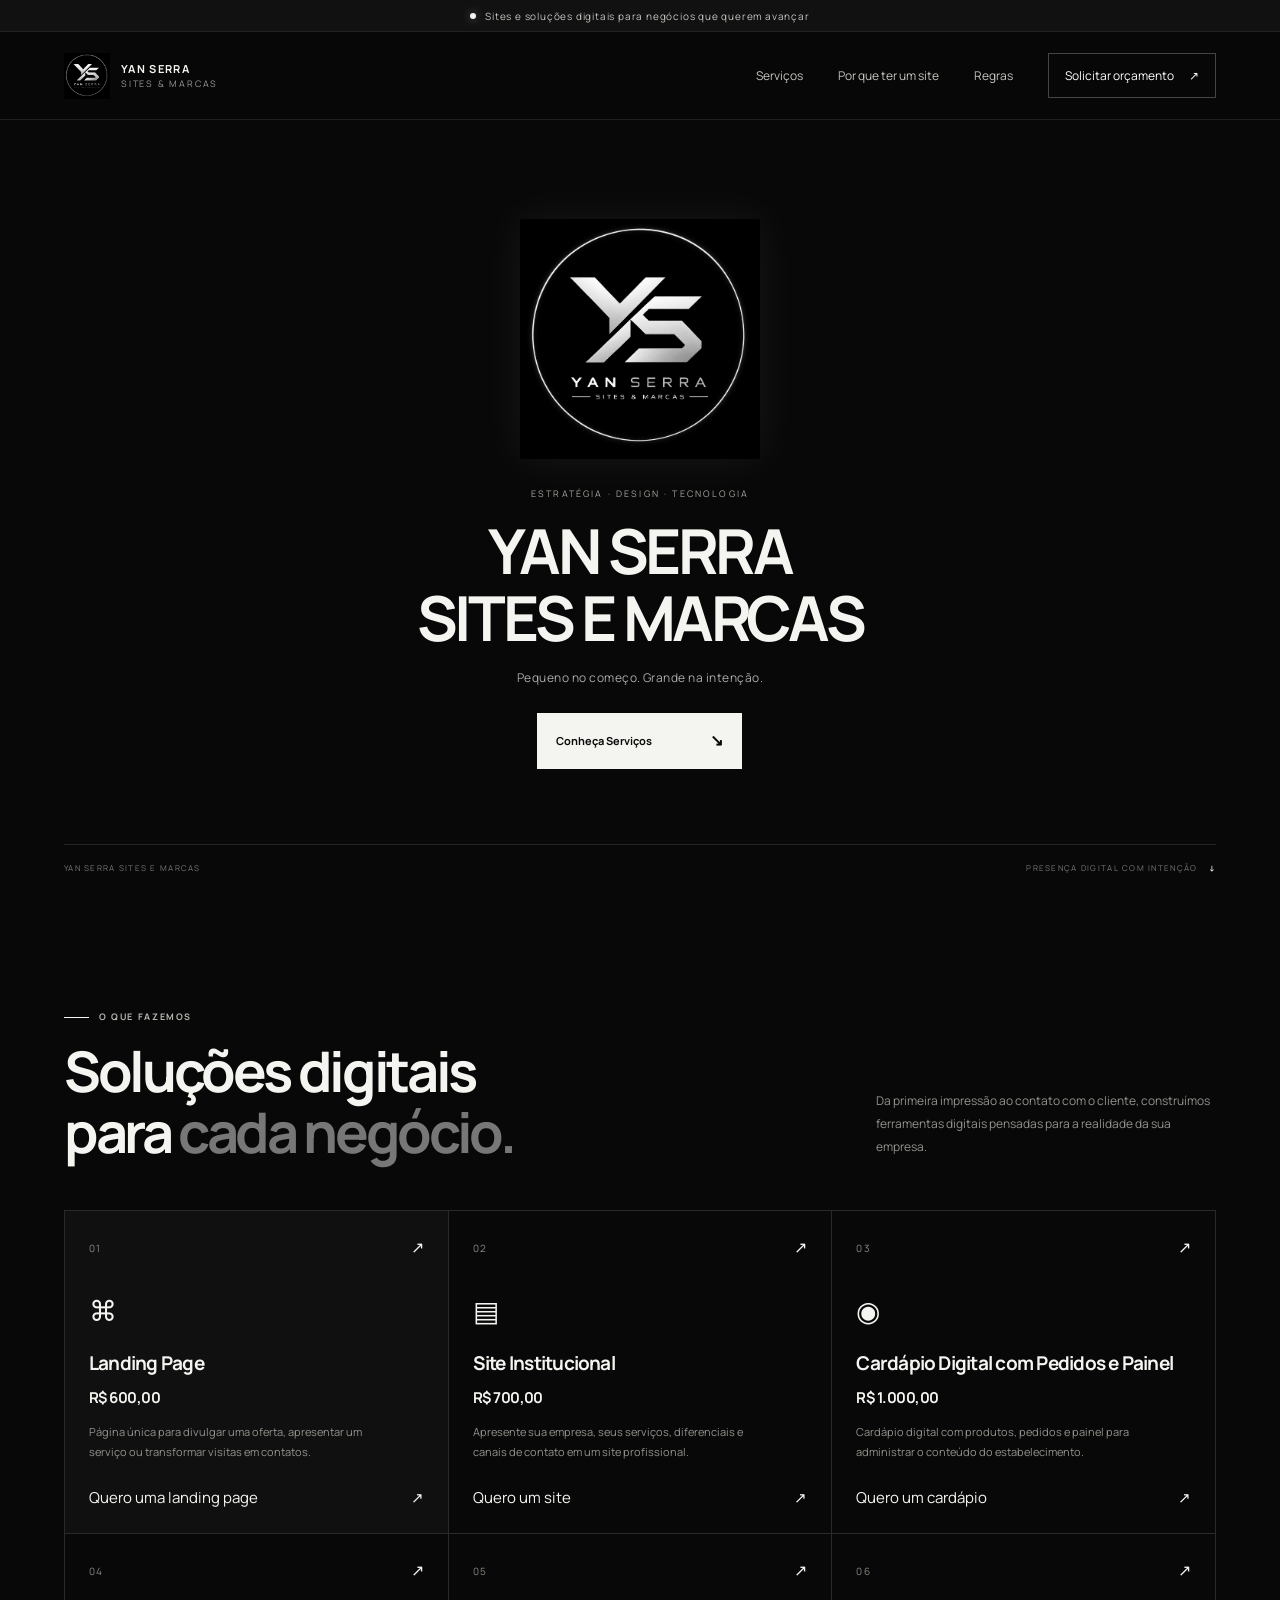
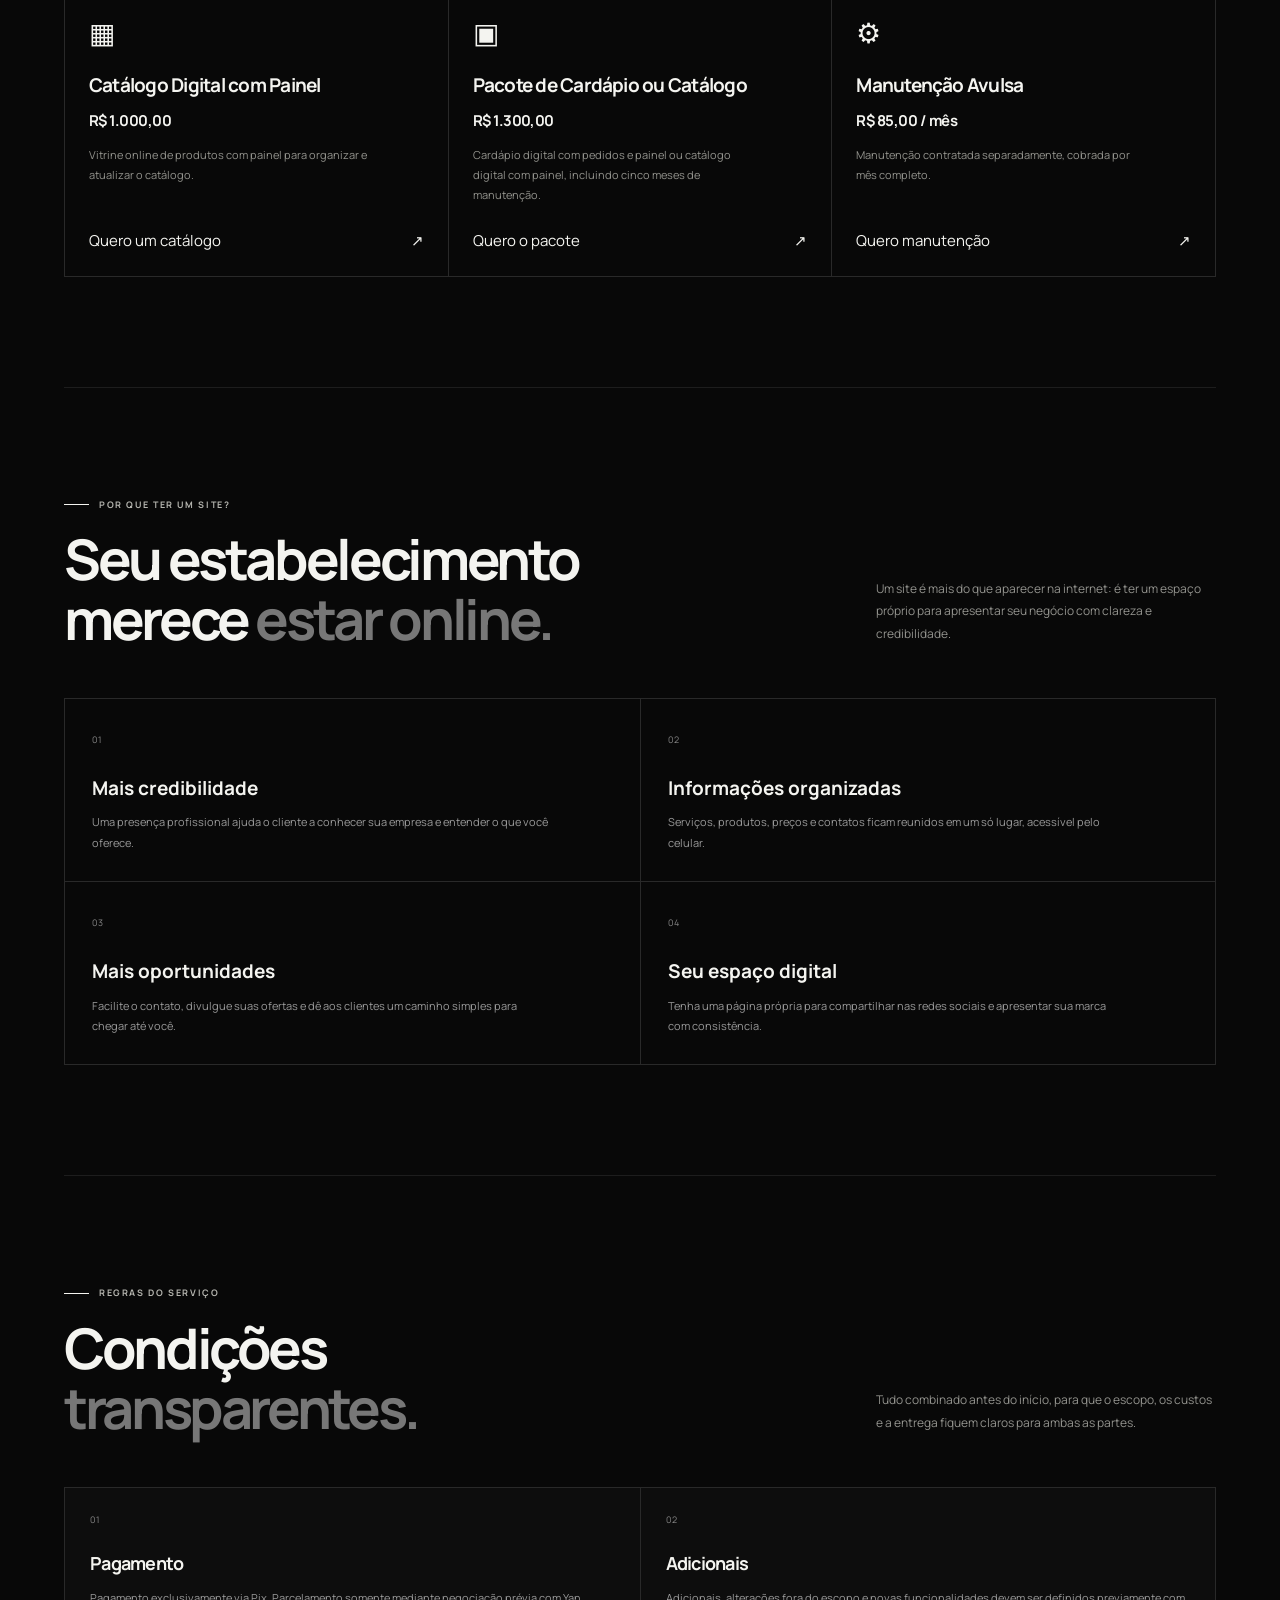
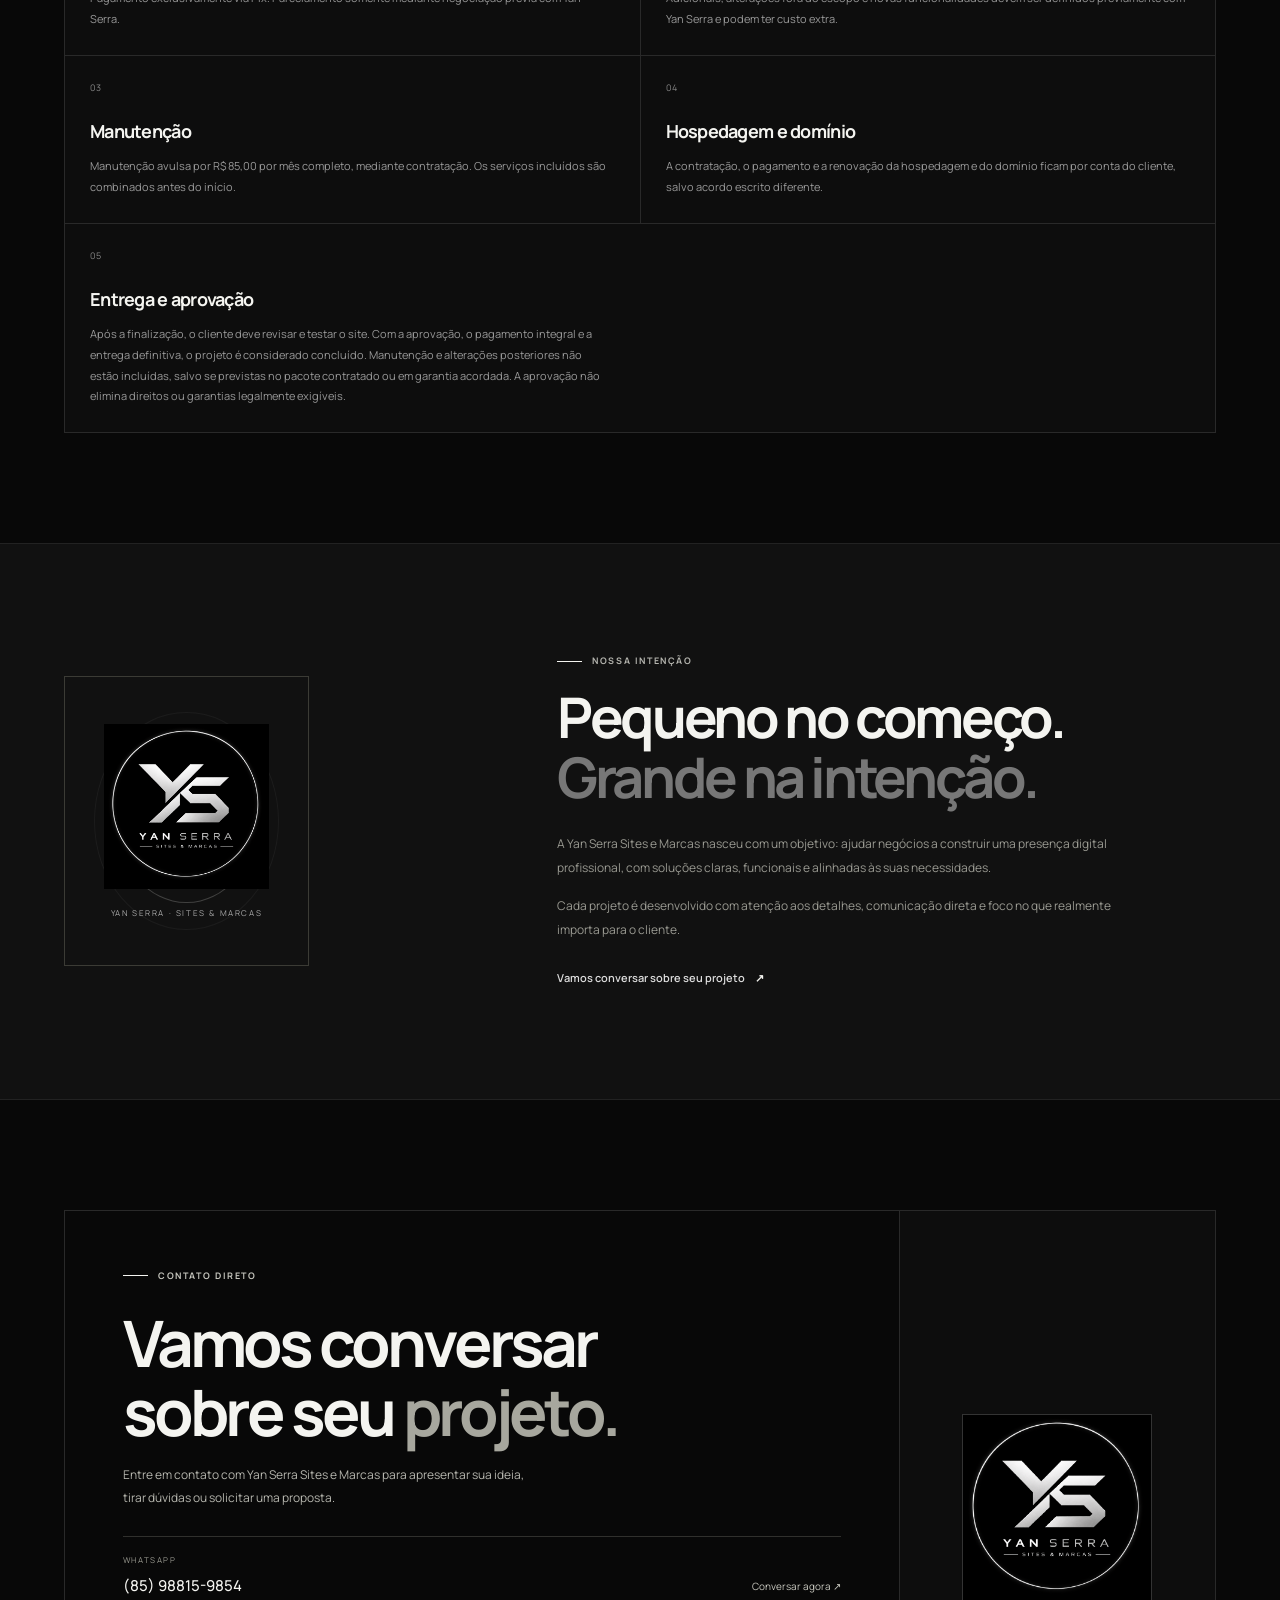
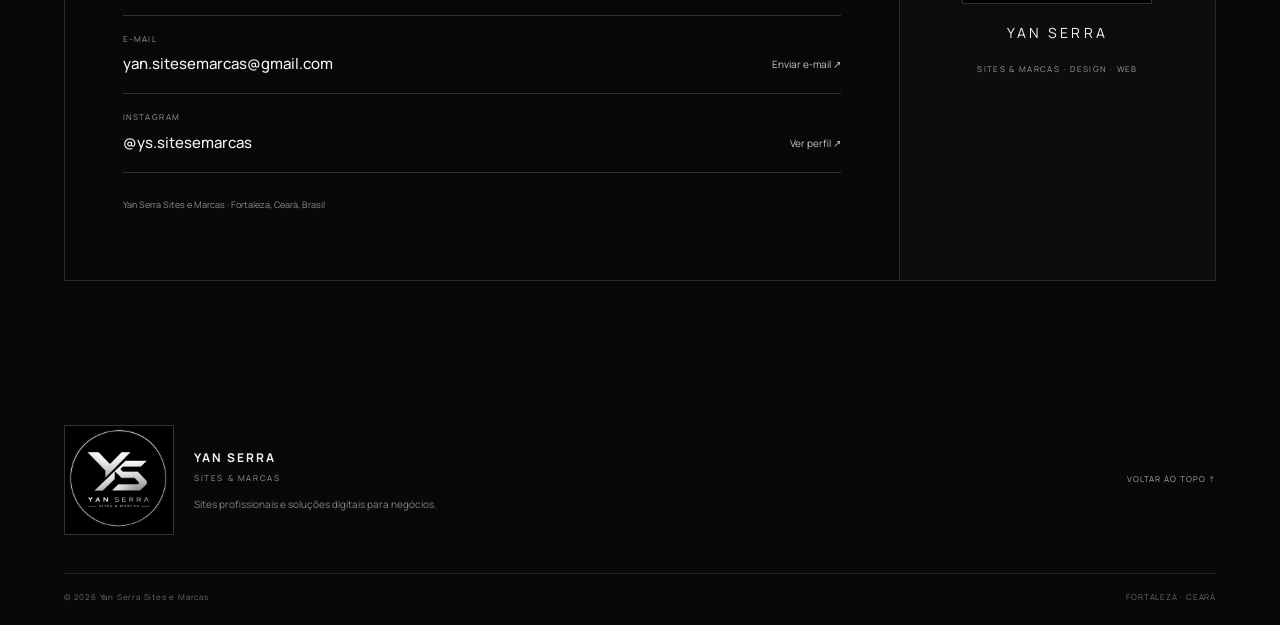
==== commit 9c59e9cd: "Remover seção de solicitação de projeto do site" ====
--- a/index.html
+++ b/index.html
@@ -53,19 +53,7 @@
         <article class="service-card"><div class="card-top"><span class="service-number">05</span><span class="service-icon">↗</span></div><div class="service-symbol">▣</div><h3>Pacote de Cardápio ou Catálogo</h3><strong class="service-price">R$ 1.300,00</strong><p>Cardápio digital com pedidos e painel ou catálogo digital com painel, incluindo cinco meses de manutenção.</p><button type="button" class="card-link service-select" data-service="pacote">Quero o pacote <span>↗</span></button></article>
         <article class="service-card"><div class="card-top"><span class="service-number">06</span><span class="service-icon">↗</span></div><div class="service-symbol">⚙</div><h3>Manutenção Avulsa</h3><strong class="service-price">R$ 85,00 / mês</strong><p>Manutenção contratada separadamente, cobrada por mês completo.</p><button type="button" class="card-link service-select" data-service="manutencao">Quero manutenção <span>↗</span></button></article>
       </div>
-      <section class="inline-quote" id="pedido-servico" hidden aria-live="polite">
-        <div class="inline-quote-heading"><p class="eyebrow"><span class="eyebrow-line"></span> SOLICITAÇÃO DE PROJETO</p><h2 id="inline-quote-title">Conte sobre seu projeto.</h2><p id="inline-quote-description">Preencha os campos abaixo para preparar uma mensagem completa para o WhatsApp.</p></div><button type="button" class="card-link" id="back-to-services">← Voltar aos serviços</button>
-        <div class="selected-service-summary"><span class="price-kicker" id="inline-service-name">SERVIÇO SELECIONADO</span><strong id="inline-service-price"></strong><p id="inline-service-description"></p><small>O valor final será confirmado após definir o escopo e as funcionalidades.</small></div>
-        <form class="quote-form" id="inline-quote-form">
-          <div class="form-field"><label for="inline-client-name">Seu nome *</label><input id="inline-client-name" name="nome" required autocomplete="name" placeholder="Seu nome completo"></div>
-          <div class="form-field"><label for="inline-business-name">Estabelecimento / marca *</label><input id="inline-business-name" name="estabelecimento" required placeholder="Nome do negócio"></div>
-          <div class="form-field"><label for="inline-client-whatsapp">Seu WhatsApp *</label><input id="inline-client-whatsapp" name="whatsapp" required autocomplete="tel" placeholder="(DDD) 9XXXX-XXXX"></div>
-          <div class="form-field"><label for="inline-client-email">E-mail</label><input id="inline-client-email" name="email" type="email" autocomplete="email" placeholder="voce@exemplo.com"></div>
-          <div class="form-field form-field-wide"><label for="inline-project-details">O que você precisa? *</label><textarea id="inline-project-details" name="detalhes" required rows="4" placeholder="Conte como imagina seu site, páginas, funcionalidades, produtos ou objetivos."></textarea></div>
-          <div class="form-field form-field-wide"><label for="inline-project-notes">Observações / detalhes adicionais</label><textarea id="inline-project-notes" name="observacoes" rows="3" placeholder="Escreva aqui qualquer detalhe importante, referência, preferência ou dúvida."></textarea></div>
-          <div class="form-field form-field-wide"><button type="submit" class="button button-light">Enviar informações pelo WhatsApp <span>↗</span></button></div>
-        </form>
-      </section>
+      
     </section>
 
     
--- a/css/style.css
+++ b/css/style.css
@@ -168,6 +168,7 @@
 .service-select span{margin-left:.4rem}
 .inline-quote{margin-top:clamp(2rem,5vw,4rem);padding:clamp(1.25rem,4vw,3rem);border:1px solid #333;background:#101010;border-radius:18px;scroll-margin-top:24px}
 .inline-quote[hidden]{display:none!important}
+.service-grid[hidden]{display:none!important}
 .inline-quote-heading{max-width:720px;margin-bottom:1.5rem}
 .inline-quote-heading h2{margin:.6rem 0;font-family:Manrope,sans-serif;font-size:clamp(1.8rem,4vw,3rem);line-height:1.1}
 .inline-quote-heading>p:last-child{color:#b7b7b7;line-height:1.7}
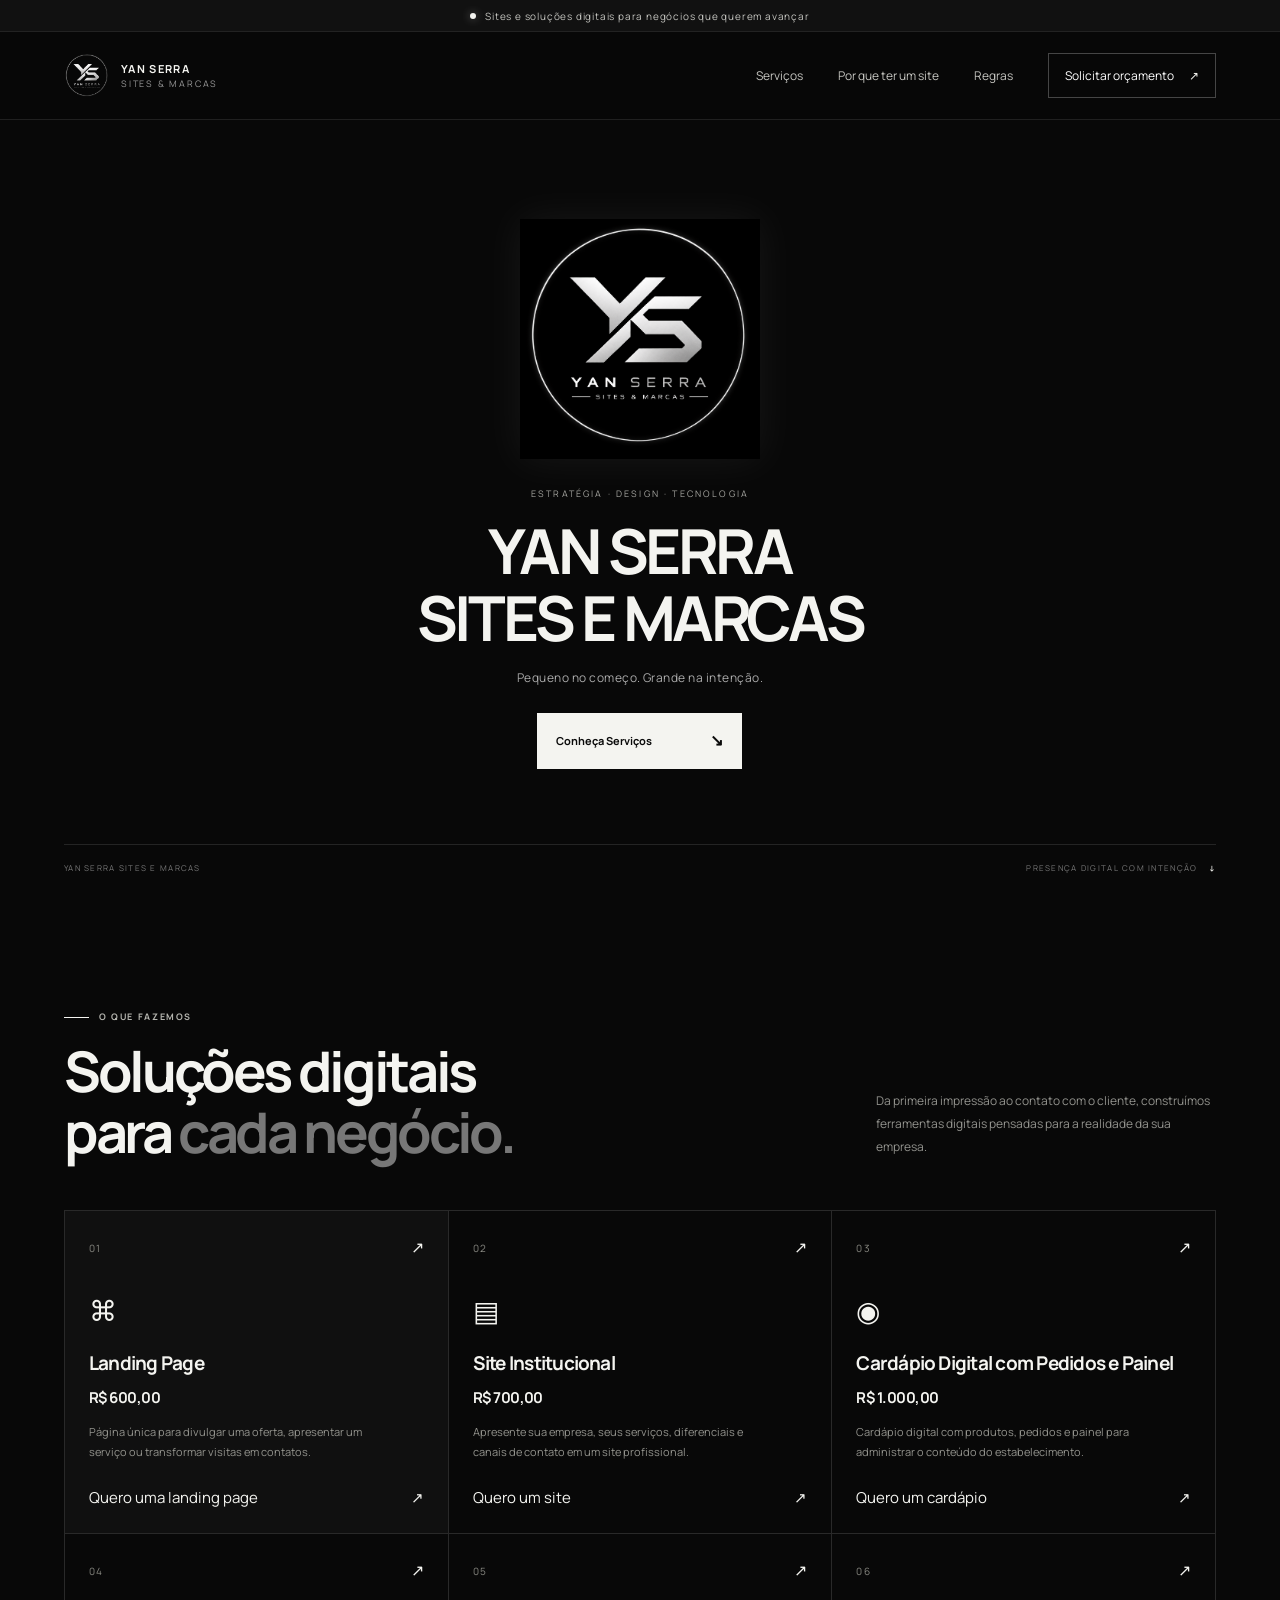
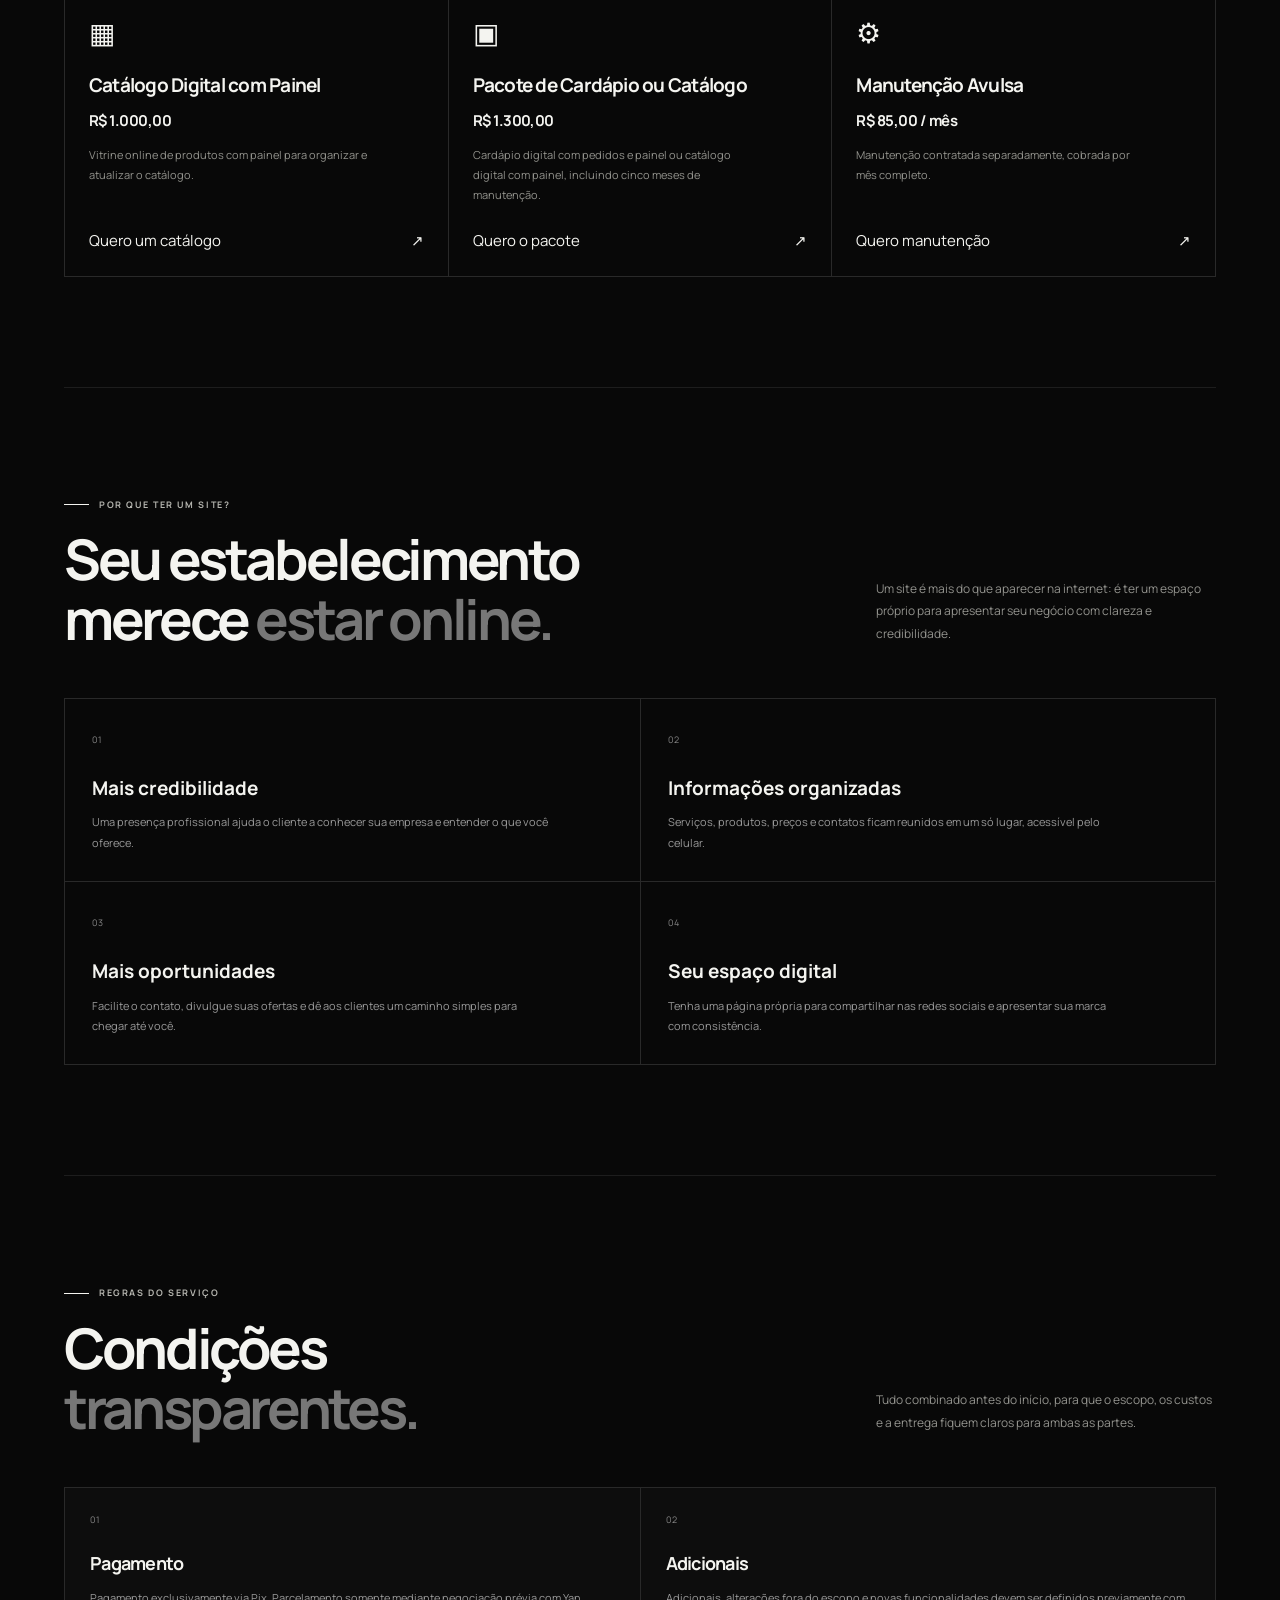
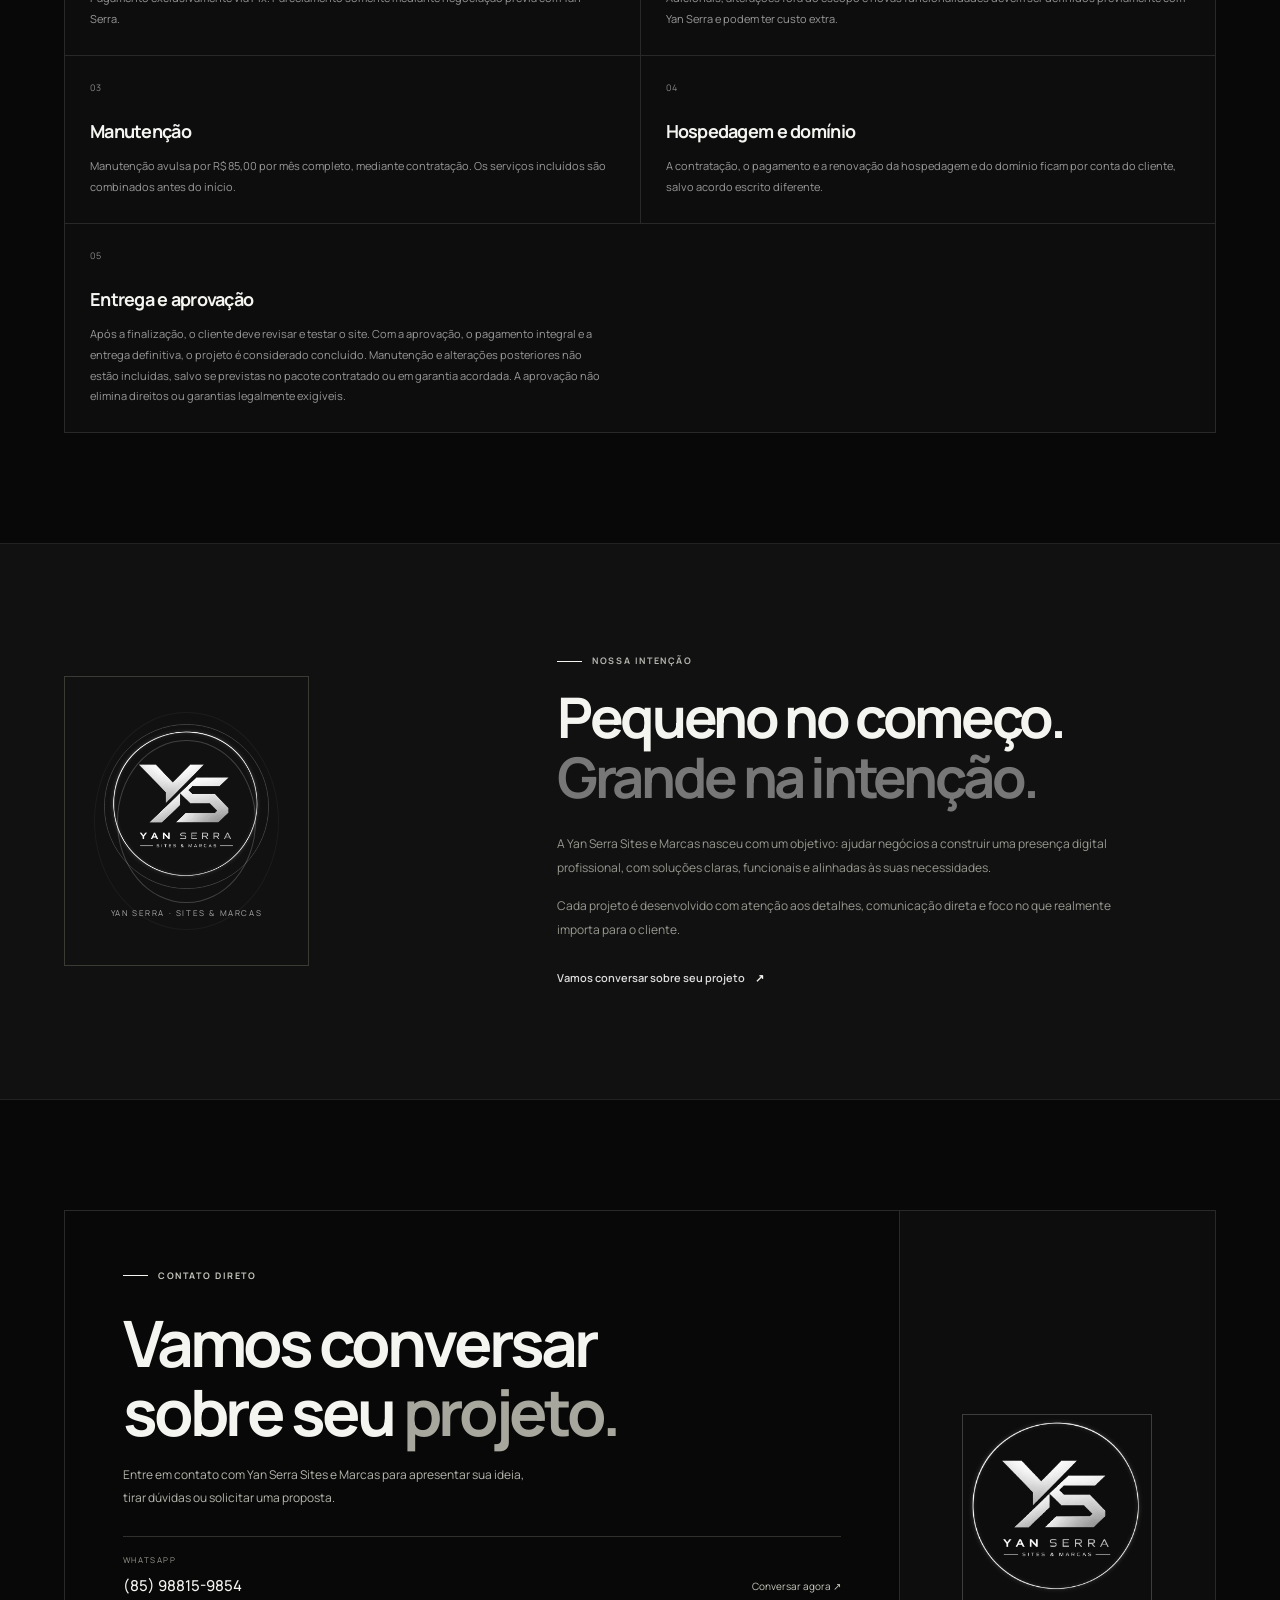
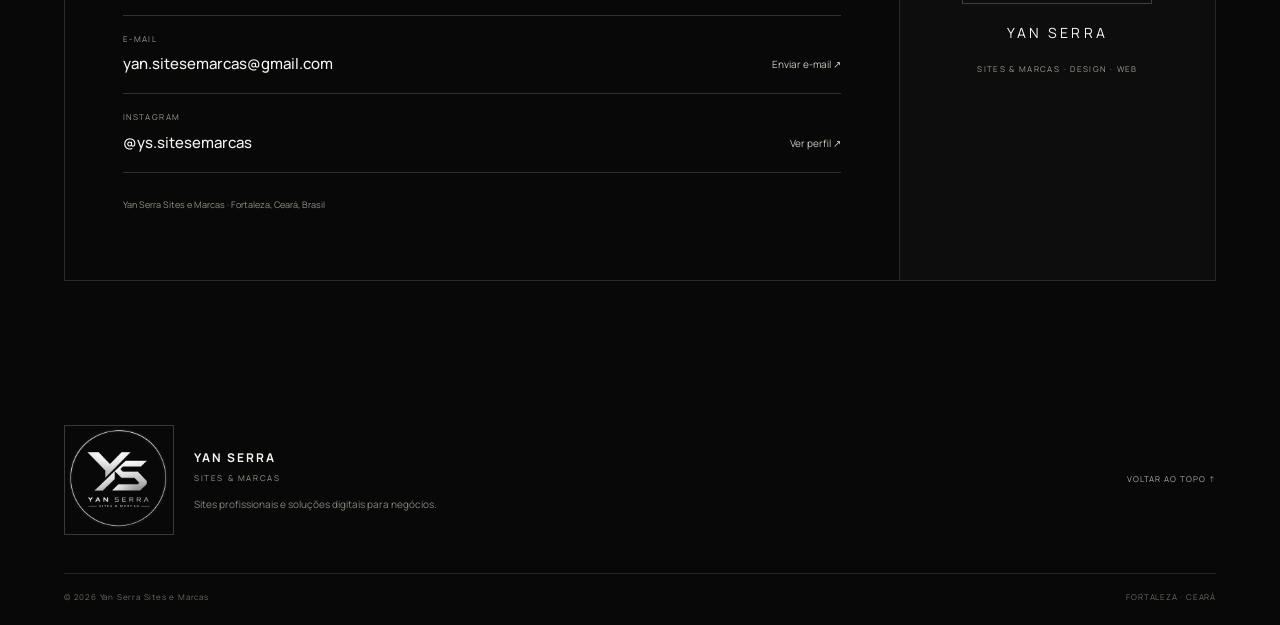
==== commit e59d35db: "Destacar o símbolo YS no início do site" ====
--- a/index.html
+++ b/index.html
@@ -31,7 +31,7 @@
   <main>
     <section class="hero hero-intro section-wrap" id="inicio">
       <div class="intro-brand">
-        <div class="intro-monogram" aria-label="Logo original YS da Yan Serra Sites e Marcas"><img class="intro-logo-image" src="assets/file_000000000584820e9e78e50f97de1cd7.png" alt="Logo original YS"></div>
+        <div class="intro-monogram" aria-label="Símbolo YS da Yan Serra Sites e Marcas"><img class="intro-logo-image intro-logo-mark" src="assets/file_000000000584820e9e78e50f97de1cd7.png" alt="Símbolo YS da Yan Serra Sites e Marcas"></div>
         <div class="intro-followup" id="intro-followup"><p class="intro-overline">ESTRATÉGIA · DESIGN · TECNOLOGIA</p>
         <h1>YAN SERRA<br>SITES E MARCAS</h1>
         <p class="intro-description">Pequeno no começo. Grande na intenção.</p>
--- a/css/style.css
+++ b/css/style.css
@@ -183,3 +183,33 @@
 .service-price{display:block;font-family:var(--display);font-size:16px;font-weight:700;letter-spacing:-.035em;color:#f4f4f0;margin:-2px 0 12px}
 .service-card .service-price{font-size:15px}
 @media(max-width:480px){.service-card .service-price{font-size:16px}}
+
+
+/* Formulário de orçamento em modal, sem rolar a página para outra seção */
+.quote-modal[hidden]{display:none!important}
+.quote-modal{position:fixed;inset:0;z-index:9999;display:flex;align-items:center;justify-content:center;padding:18px;overflow-y:auto}
+.quote-modal-backdrop{position:fixed;inset:0;background:rgba(0,0,0,.82);backdrop-filter:blur(7px)}
+.quote-modal-panel{position:relative;z-index:1;width:min(760px,100%);max-height:calc(100svh - 36px);overflow-y:auto;padding:clamp(22px,4vw,40px);border:1px solid #393939;background:#090909;color:#f4f4f0;box-shadow:0 24px 90px #0009}
+.quote-modal-close{position:absolute;right:15px;top:12px;width:38px;height:38px;border:1px solid #444;background:#111;color:#f4f4f0;font-size:27px;line-height:1;cursor:pointer}
+.quote-modal-panel h2{font-family:var(--display);font-size:clamp(28px,5vw,43px);line-height:1.1;letter-spacing:-.05em;margin:12px 45px 10px 0}
+.quote-modal-intro{color:#aaa;font-size:12px;line-height:1.7;margin:0 0 22px}
+.quote-modal-service{padding:18px;border:1px solid #383838;background:#121212;margin-bottom:20px}
+.quote-modal-label{display:block;font-size:8px;letter-spacing:.17em;color:#999;margin-bottom:10px}
+.quote-modal-service strong{display:block;font-size:15px;line-height:1.4;margin-bottom:7px}
+.quote-modal-service b{display:block;font-size:18px;margin-bottom:8px}
+.quote-modal-service p{font-size:11px;color:#aaa;line-height:1.7;margin:0}
+body.quote-modal-open{overflow:hidden}
+.quote-modal .quote-form{padding:0;border:0;background:transparent;gap:16px}
+.quote-modal .form-submit{align-items:flex-start}
+.quote-modal .form-submit button{background:#f4f4f0;color:#080808;padding:14px 18px}
+@media(max-width:560px){.quote-modal{padding:8px;align-items:flex-start}.quote-modal-panel{max-height:calc(100svh - 16px);padding:22px 16px}.quote-modal .quote-form{grid-template-columns:1fr;gap:14px}.quote-modal .form-field-wide,.quote-modal .form-submit{grid-column:auto}.quote-modal .form-submit button{width:100%}.quote-modal-panel h2{font-size:29px}}
+
+/* Ajustes de apresentação da marca e do seletor do pacote completo */
+.brand-logo,.intro-logo-image,.about-logo,.contact-brand-logo,.footer-main-logo{mix-blend-mode:screen;background:transparent;}
+.about-logo{width:clamp(115px,16vw,165px);height:clamp(115px,16vw,165px);aspect-ratio:1;object-fit:contain;border-radius:50%;overflow:hidden;border:1px solid #333;}
+.about-logo-wrap{align-items:center;}
+.quote-modal .package-choice-wrap[hidden]{display:none!important;}
+.quote-modal .package-choice-wrap:not([hidden]){display:flex;grid-column:1/-1;margin:0 0 16px;padding:16px;border:1px solid #383838;background:#111;}
+.quote-modal .package-choice-wrap select{width:100%;background:#111;border:1px solid #3b3b3b;border-radius:0;color:#f4f4f0;padding:14px;font:inherit;font-size:12px;}
+.quote-modal .package-choice-wrap select:focus{border-color:#f4f4f0;}
+@media(max-width:560px){.about-logo{width:115px;height:115px;}}
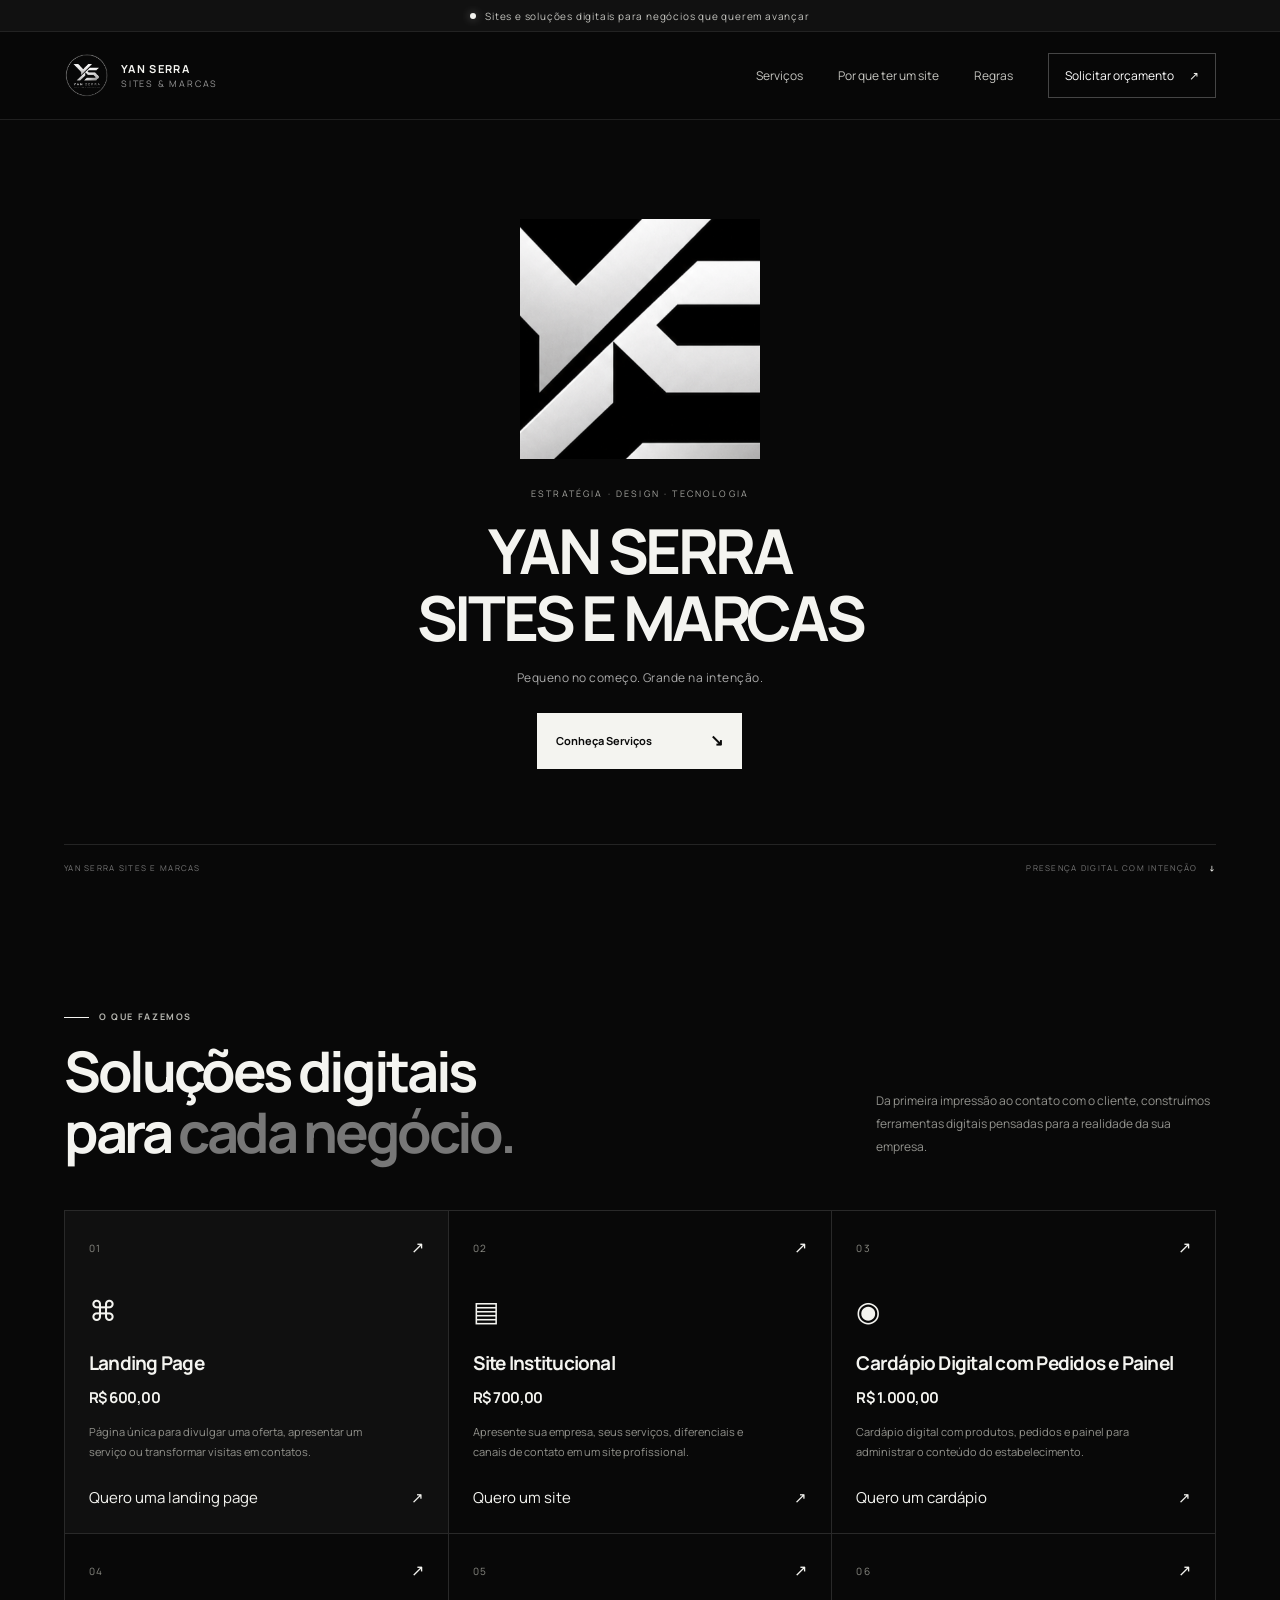
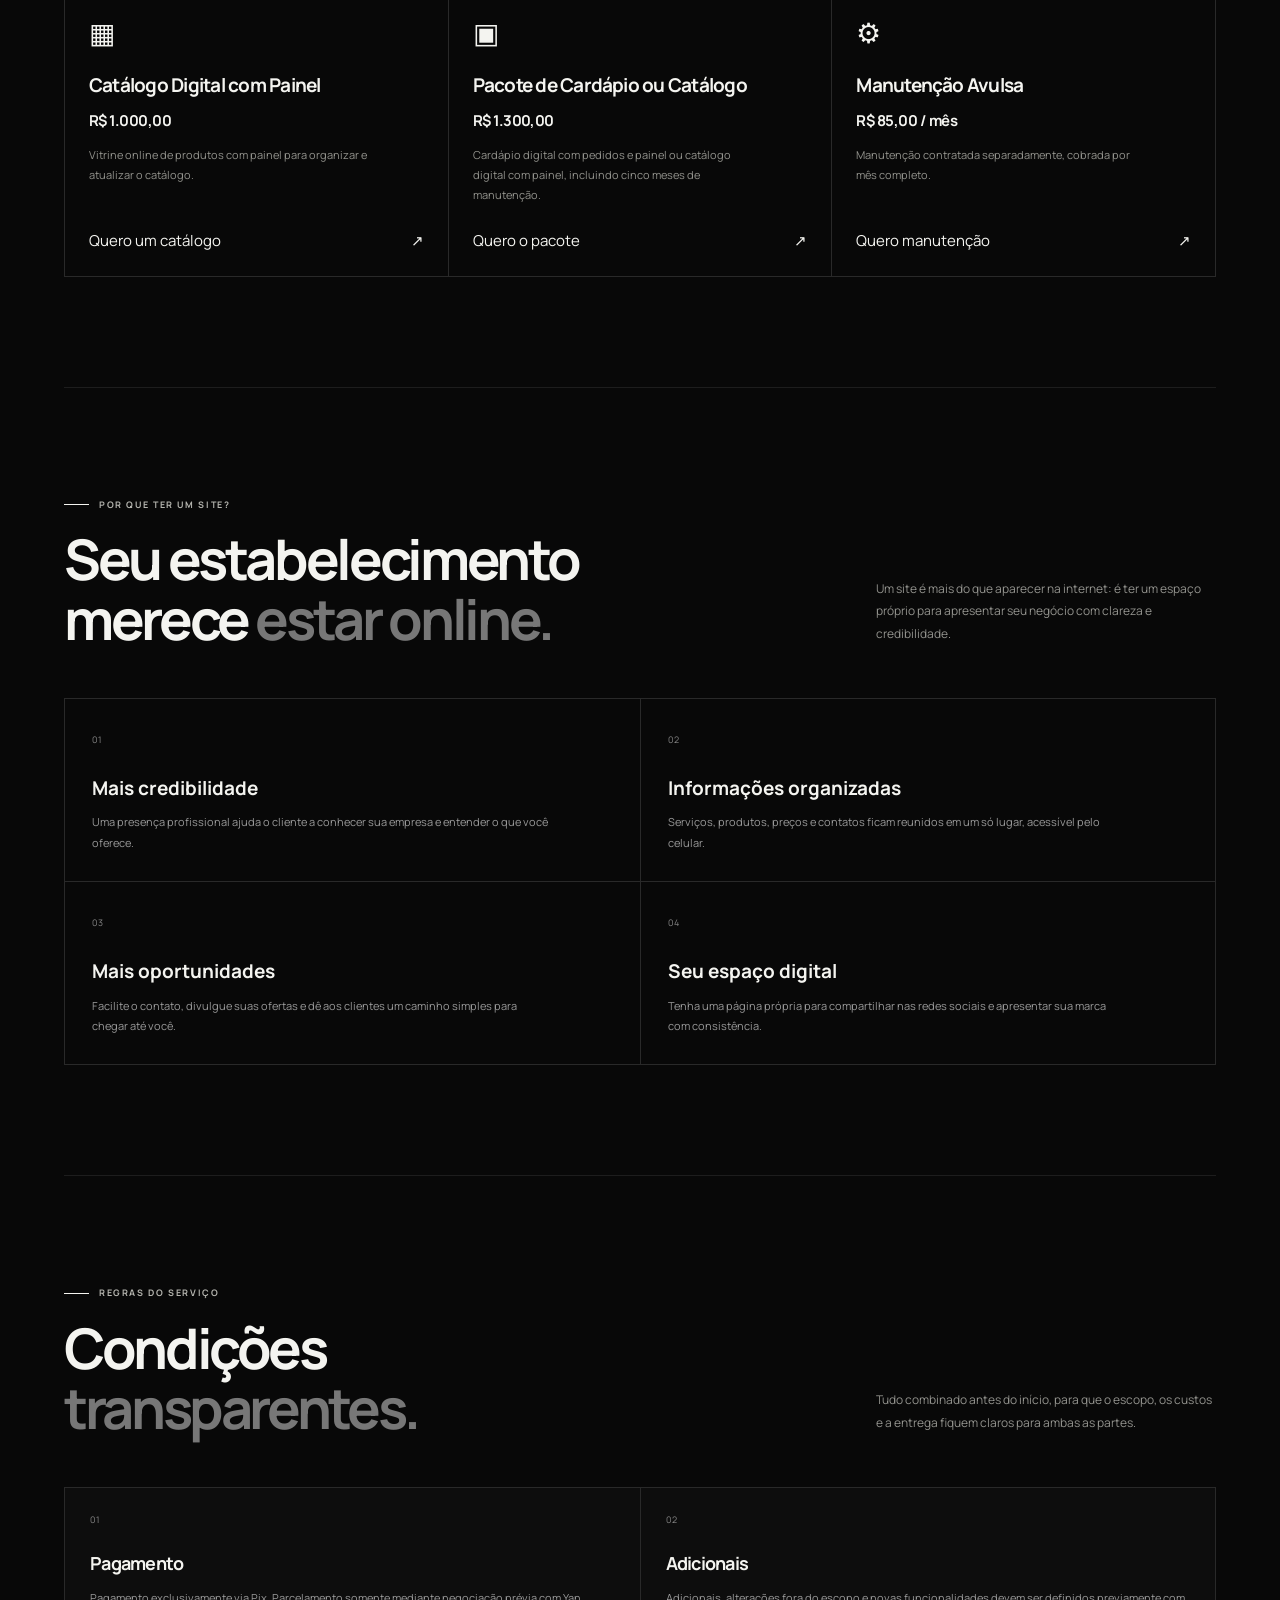
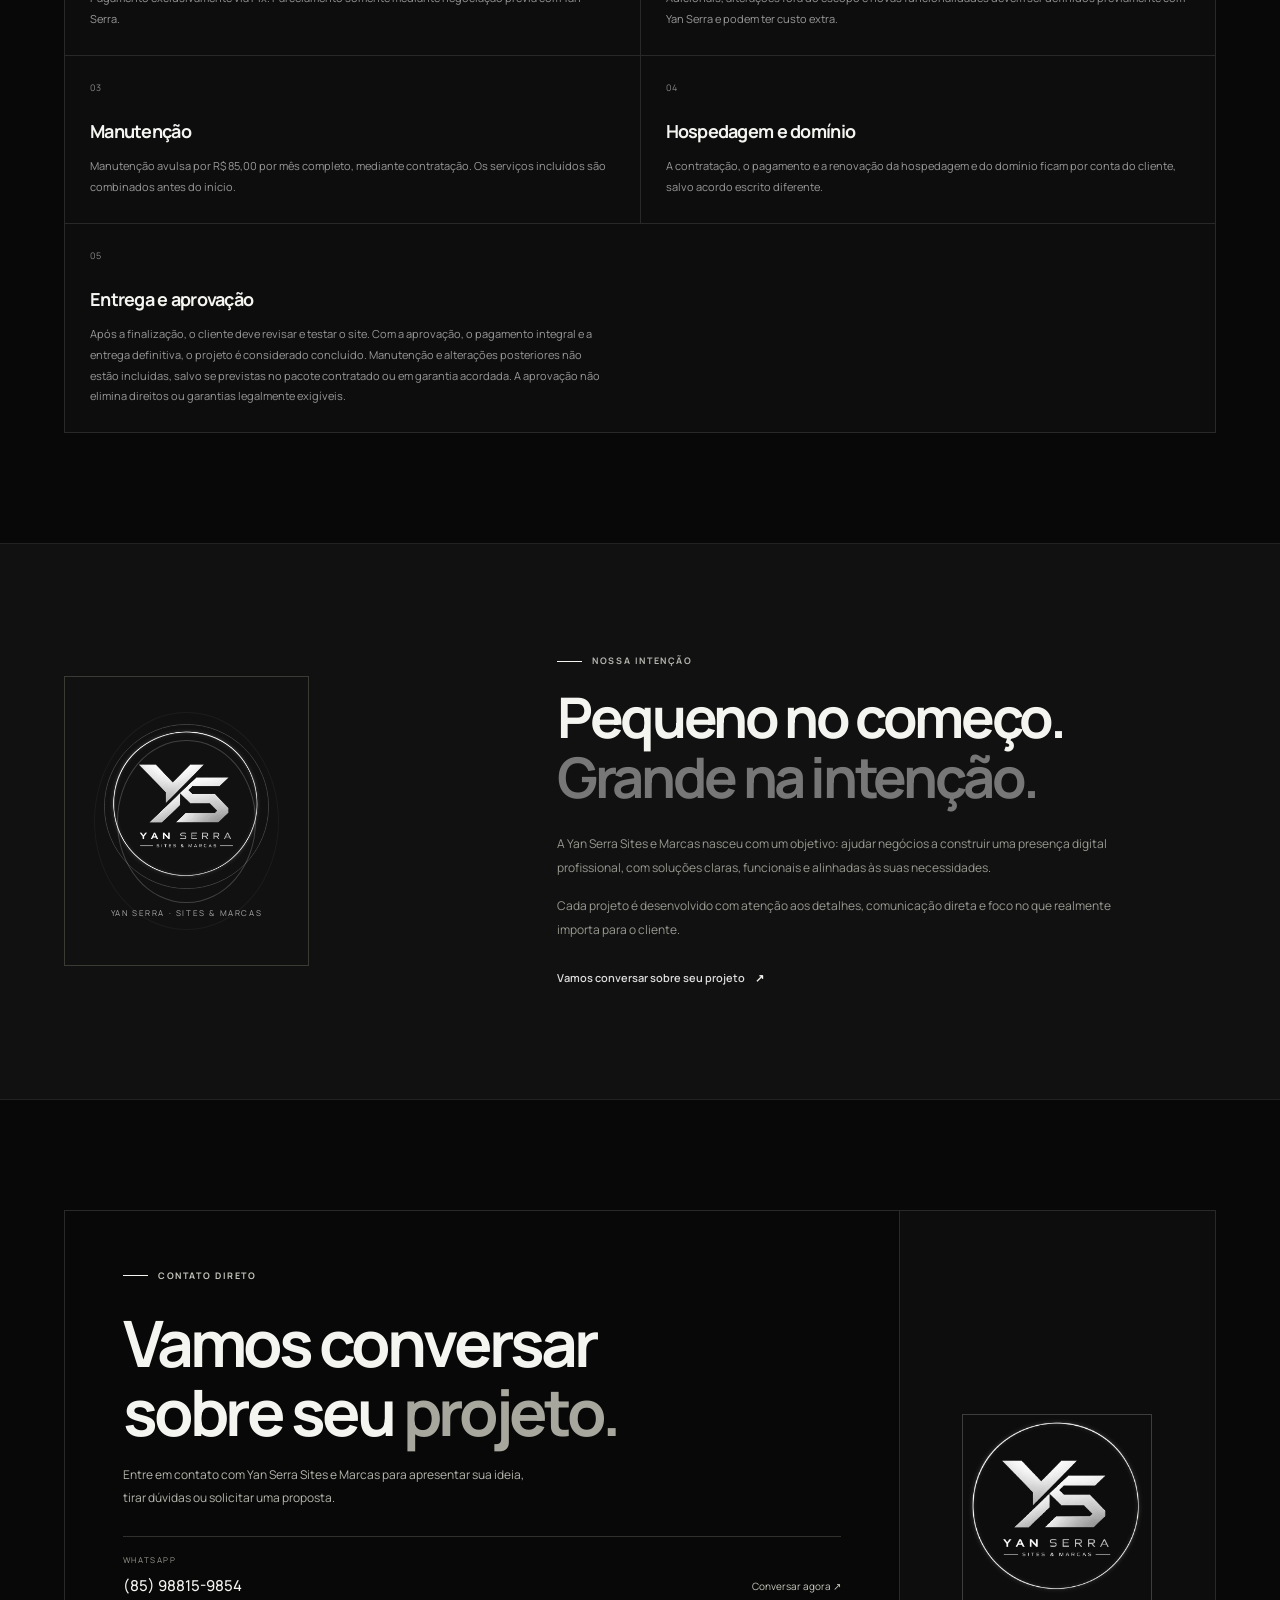
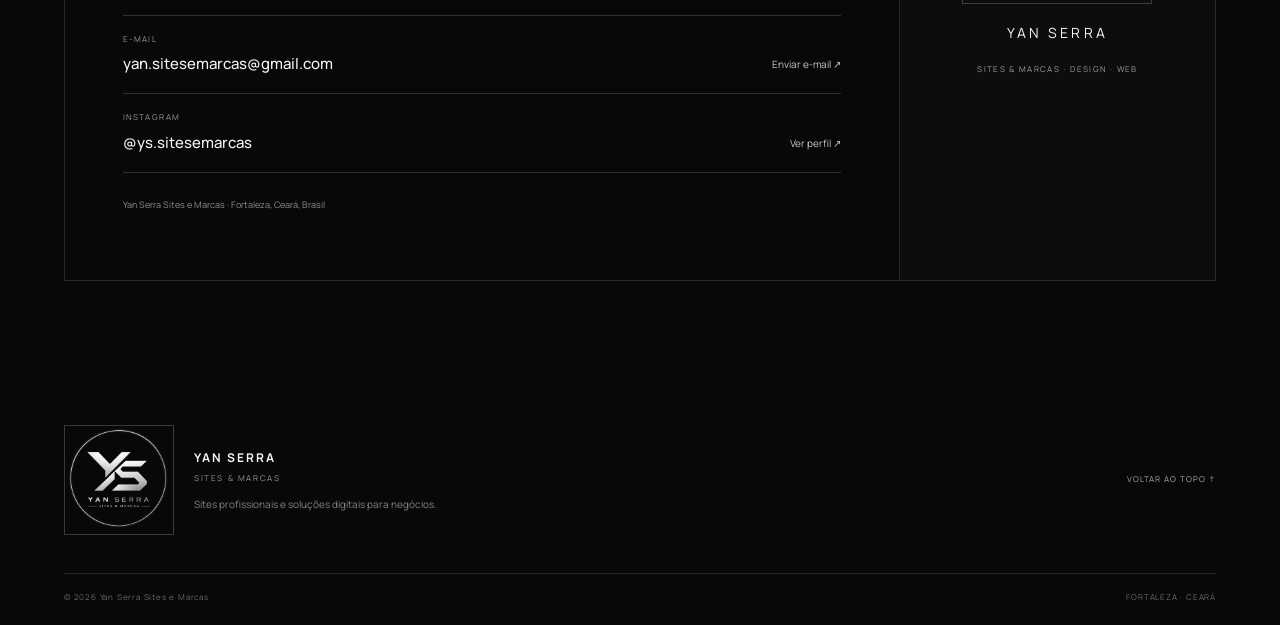
==== commit 26502460: "Use o arquivo enviado do símbolo YS no início do site" ====
--- a/index.html
+++ b/index.html
@@ -31,7 +31,7 @@
   <main>
     <section class="hero hero-intro section-wrap" id="inicio">
       <div class="intro-brand">
-        <div class="intro-monogram" aria-label="Símbolo YS da Yan Serra Sites e Marcas"><img class="intro-logo-image intro-logo-mark" src="assets/file_000000000584820e9e78e50f97de1cd7.png" alt="Símbolo YS da Yan Serra Sites e Marcas"></div>
+        <div class="intro-monogram" aria-label="Símbolo YS da Yan Serra Sites e Marcas"><img class="intro-logo-image intro-logo-mark" src="assets/file_000000000584820e9e78e50f97de1cd7(1).png" alt="Símbolo YS da Yan Serra Sites e Marcas"></div>
         <div class="intro-followup" id="intro-followup"><p class="intro-overline">ESTRATÉGIA · DESIGN · TECNOLOGIA</p>
         <h1>YAN SERRA<br>SITES E MARCAS</h1>
         <p class="intro-description">Pequeno no começo. Grande na intenção.</p>
--- a/css/style.css
+++ b/css/style.css
@@ -213,3 +213,7 @@
 .quote-modal .package-choice-wrap select{width:100%;background:#111;border:1px solid #3b3b3b;border-radius:0;color:#f4f4f0;padding:14px;font:inherit;font-size:12px;}
 .quote-modal .package-choice-wrap select:focus{border-color:#f4f4f0;}
 @media(max-width:560px){.about-logo{width:115px;height:115px;}}
+
+/* Exibe o símbolo YS em destaque no início, recortando a área ao redor da marca. */
+.intro-monogram{overflow:hidden;}
+.intro-logo-mark{width:155%!important;height:155%!important;max-width:none!important;flex:0 0 155%;object-fit:cover;object-position:center;}
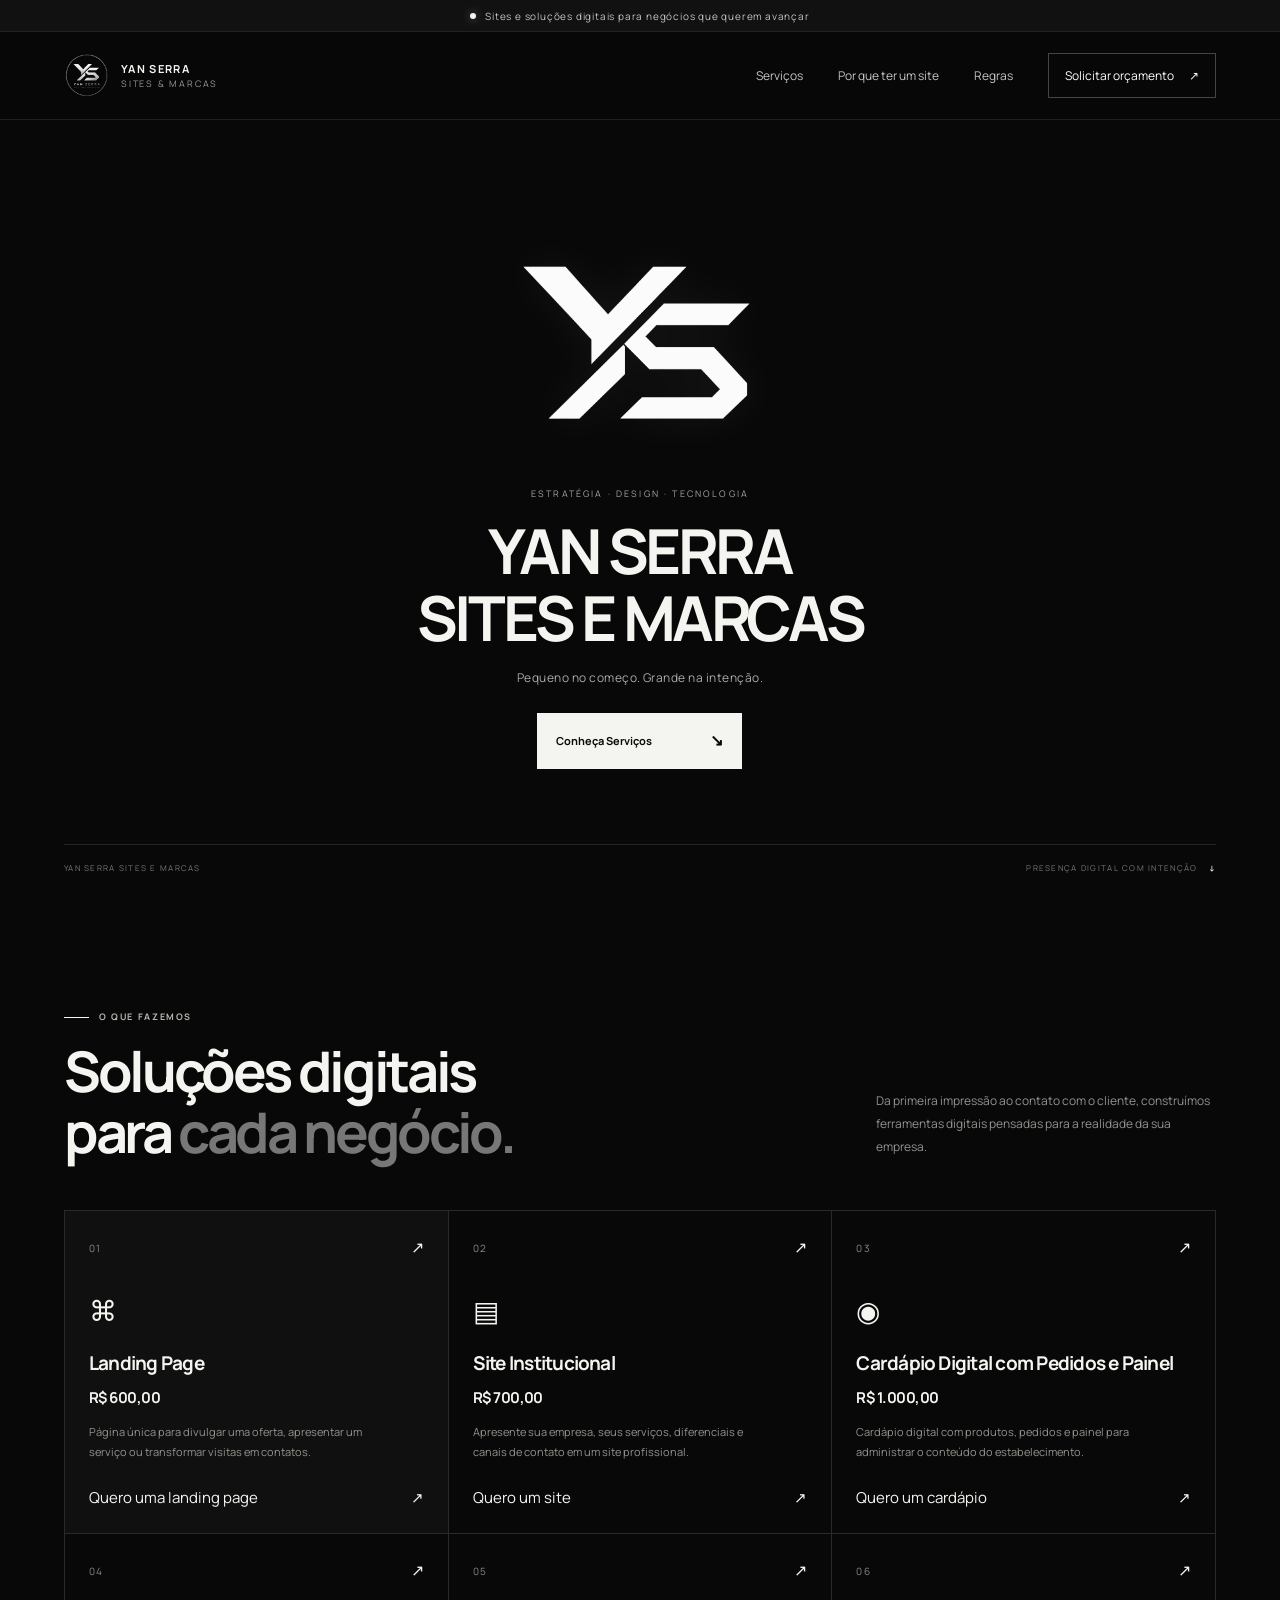
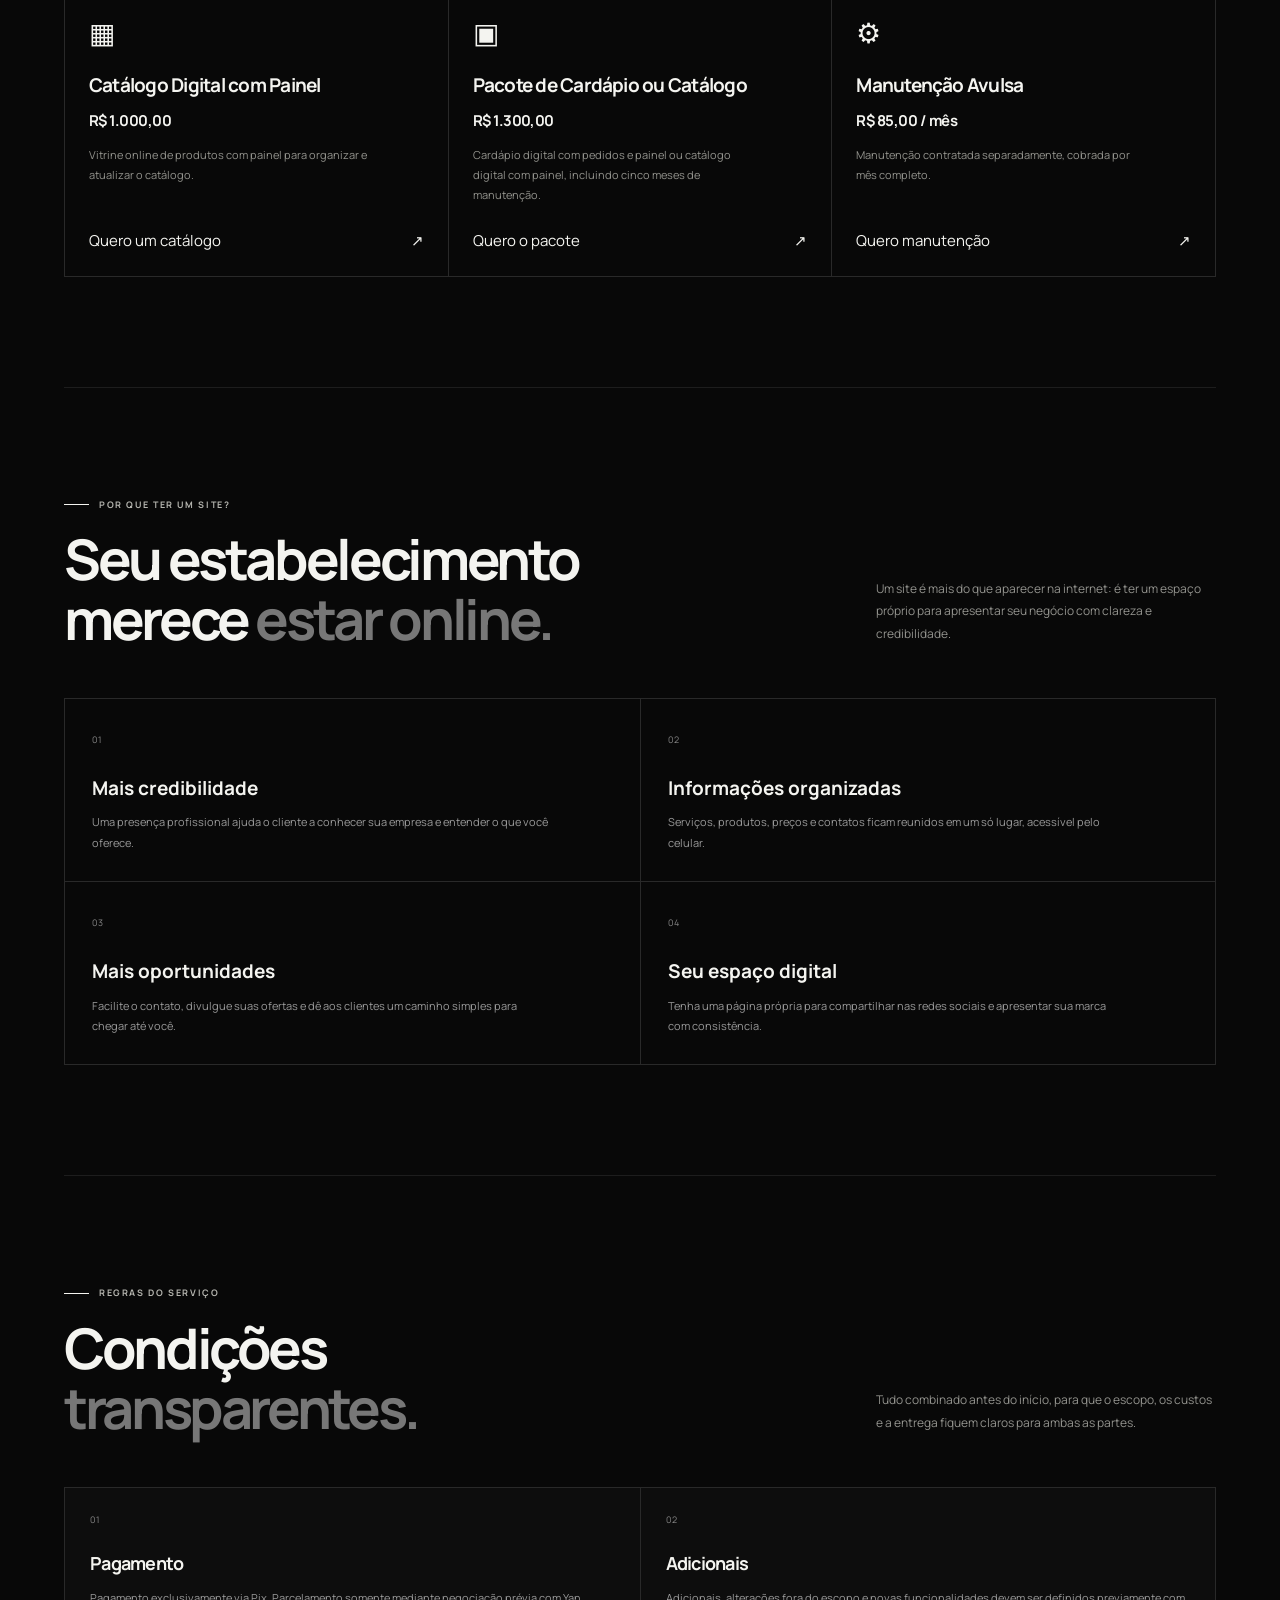
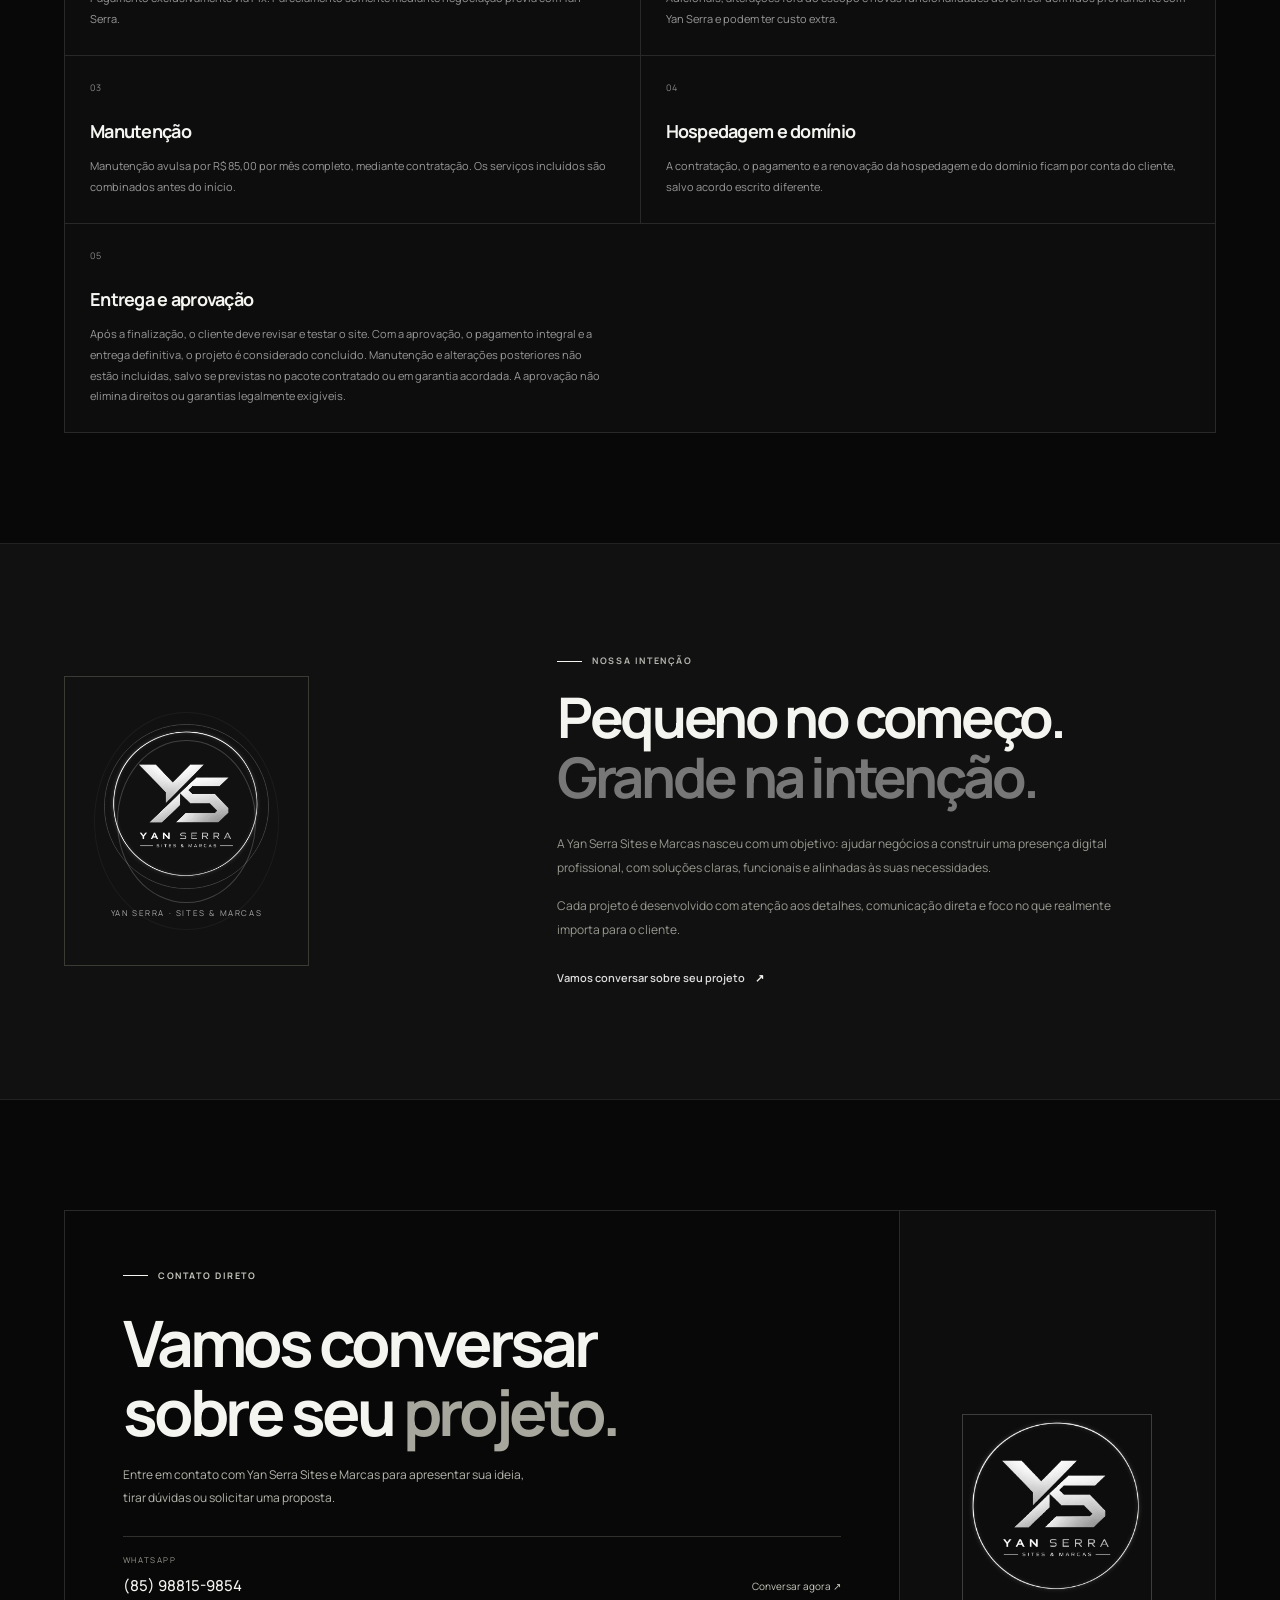
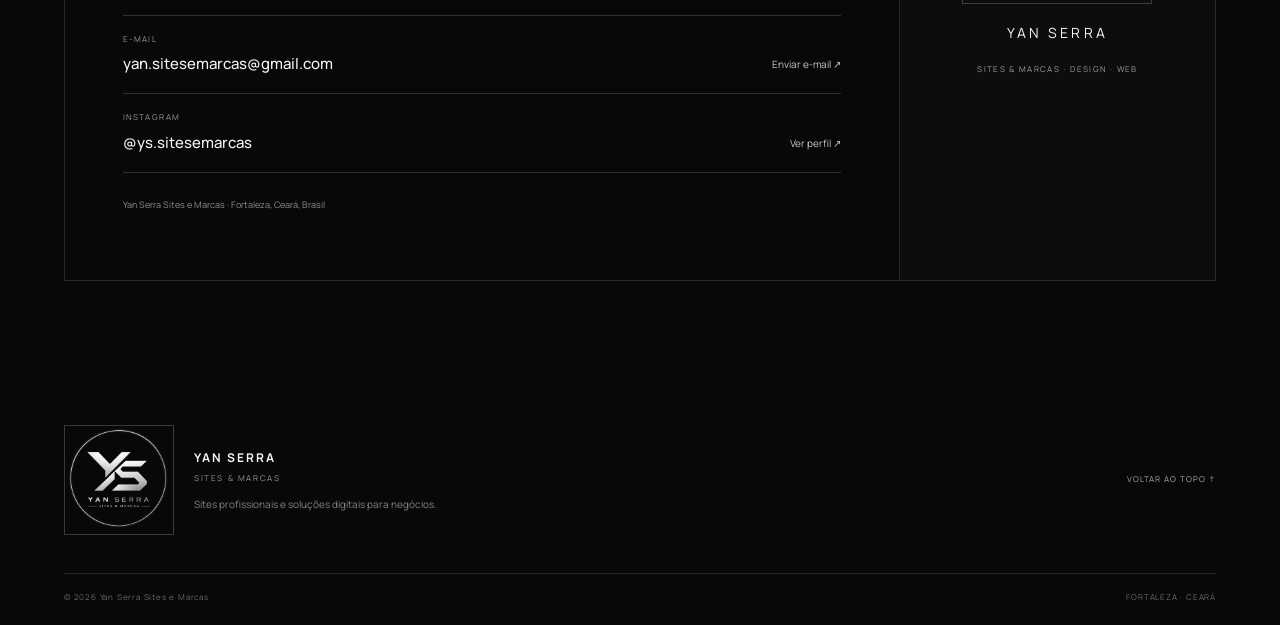
==== commit 20dccae8: "Atualiza símbolo YS da abertura" ====
--- a/index.html
+++ b/index.html
@@ -31,7 +31,7 @@
   <main>
     <section class="hero hero-intro section-wrap" id="inicio">
       <div class="intro-brand">
-        <div class="intro-monogram" aria-label="Símbolo YS da Yan Serra Sites e Marcas"><img class="intro-logo-image intro-logo-mark" src="assets/file_000000000584820e9e78e50f97de1cd7(1).png" alt="Símbolo YS da Yan Serra Sites e Marcas"></div>
+        <div class="intro-monogram" aria-label="Símbolo YS da Yan Serra Sites e Marcas"><img class="intro-logo-image intro-logo-mark" src="assets/file_000000001a84820eacfb3d41cb95b4d2.png" alt="Símbolo YS da Yan Serra Sites e Marcas"></div>
         <div class="intro-followup" id="intro-followup"><p class="intro-overline">ESTRATÉGIA · DESIGN · TECNOLOGIA</p>
         <h1>YAN SERRA<br>SITES E MARCAS</h1>
         <p class="intro-description">Pequeno no começo. Grande na intenção.</p>
--- a/css/style.css
+++ b/css/style.css
@@ -214,6 +214,6 @@
 .quote-modal .package-choice-wrap select:focus{border-color:#f4f4f0;}
 @media(max-width:560px){.about-logo{width:115px;height:115px;}}
 
-/* Exibe o símbolo YS em destaque no início, recortando a área ao redor da marca. */
-.intro-monogram{overflow:hidden;}
-.intro-logo-mark{width:155%!important;height:155%!important;max-width:none!important;flex:0 0 155%;object-fit:cover;object-position:center;}
+/* Exibe o símbolo YS inteiro no início, sem cortar as bordas da imagem. */
+.intro-monogram{overflow:visible;}
+.intro-logo-mark{width:100%!important;height:100%!important;max-width:100%!important;flex:0 1 auto;object-fit:contain;object-position:center;mix-blend-mode:screen!important;background:transparent!important;}
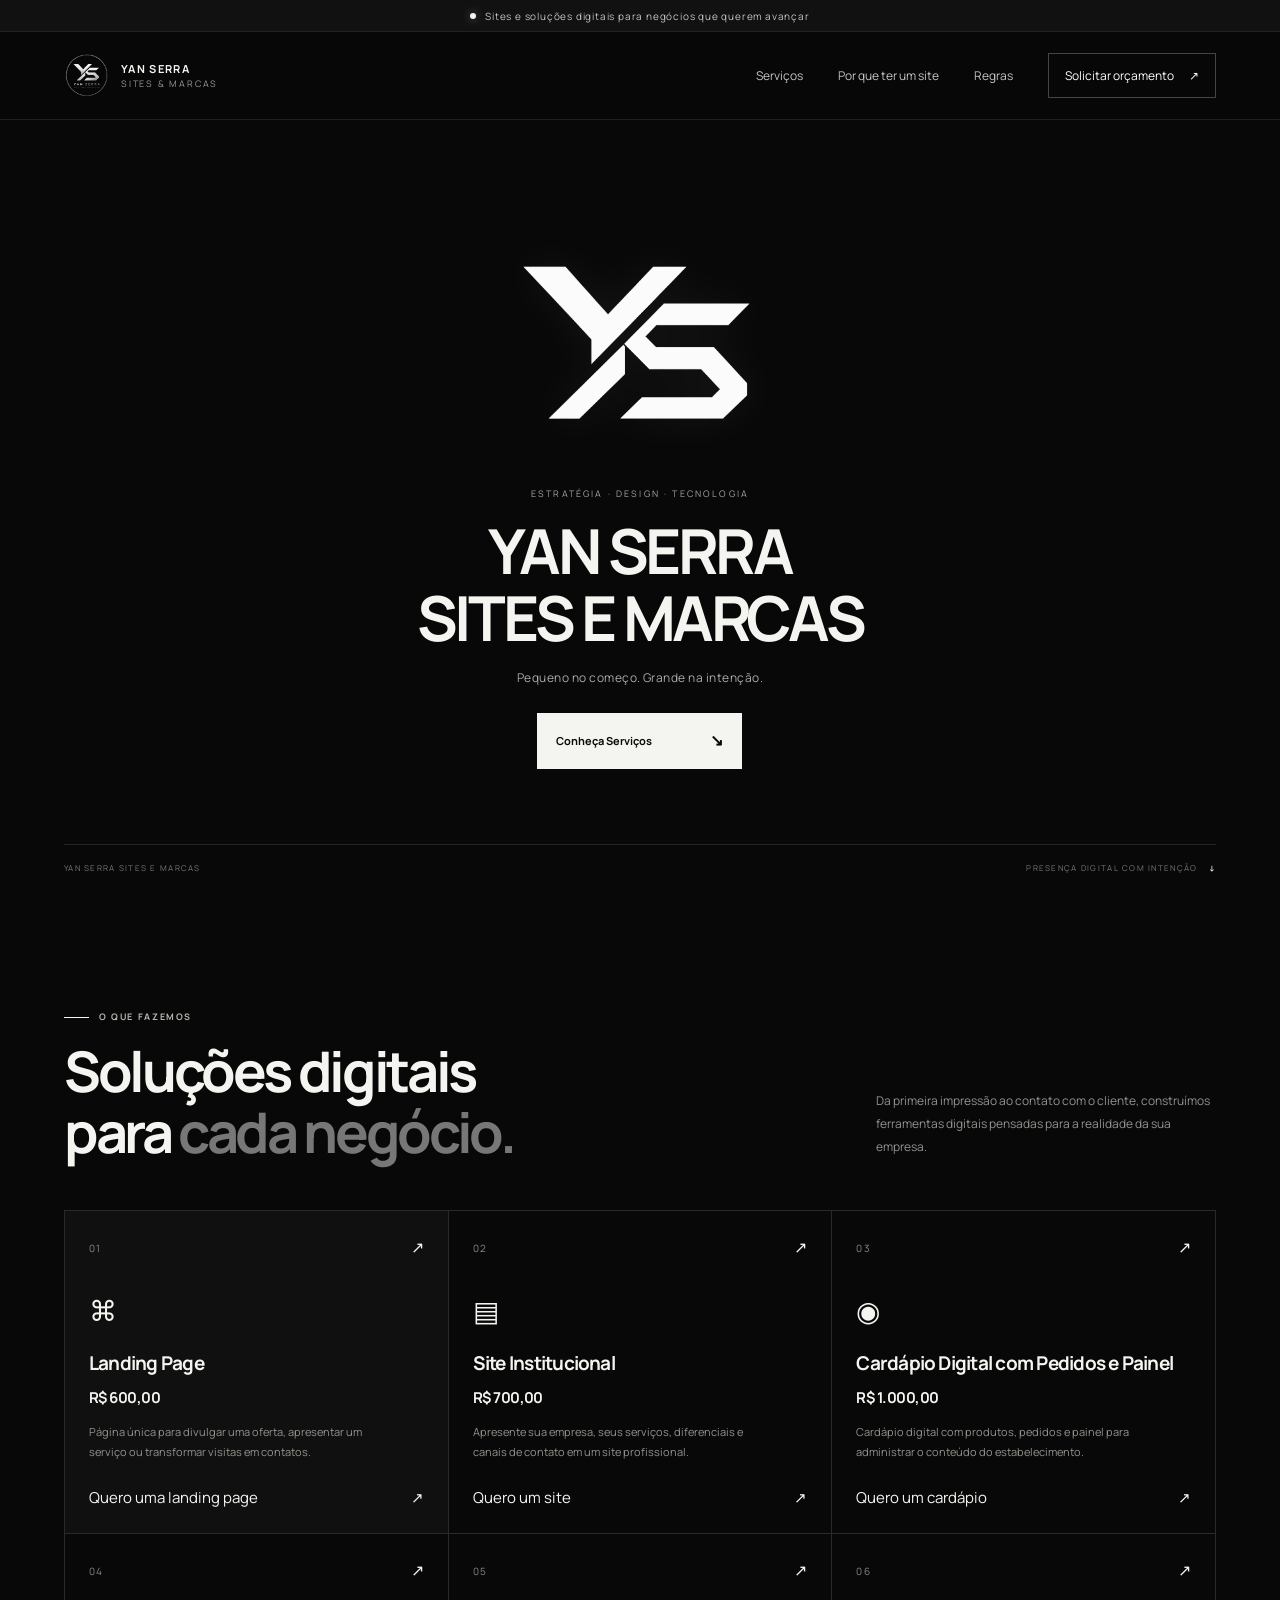
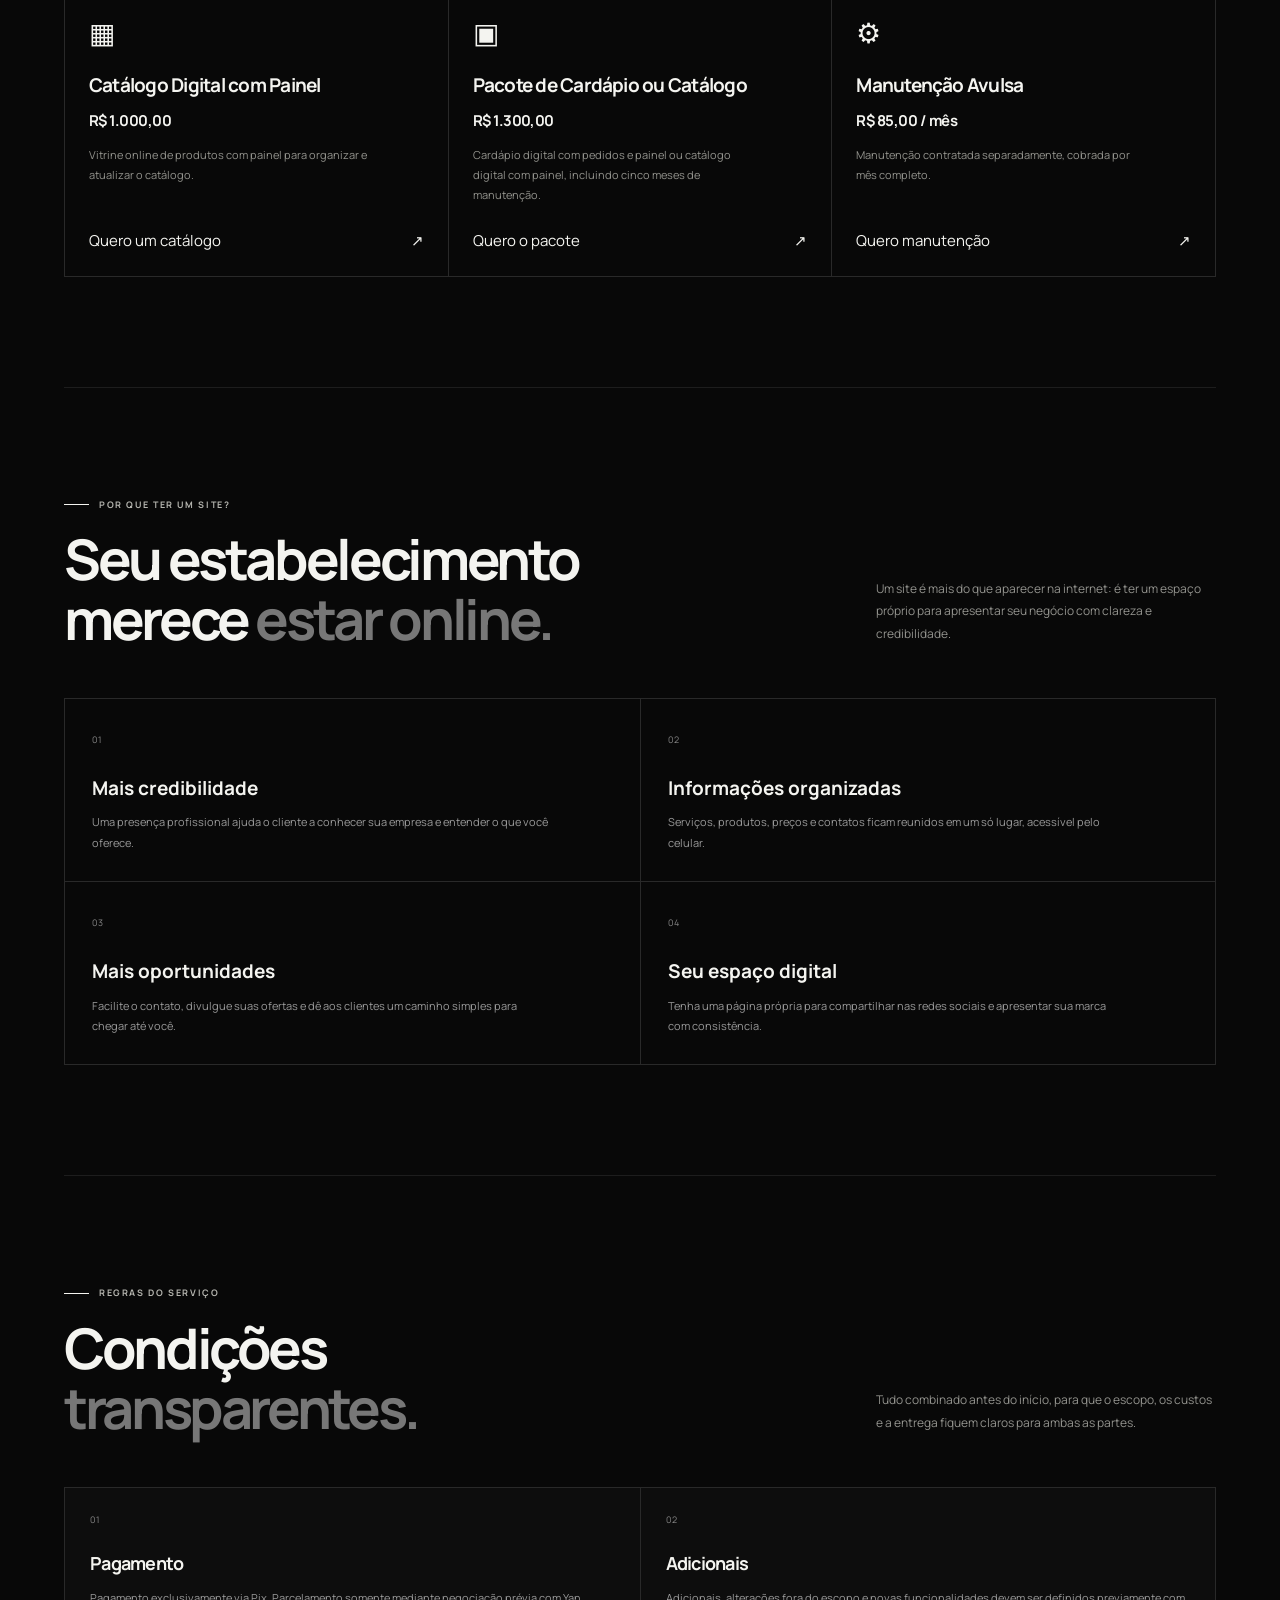
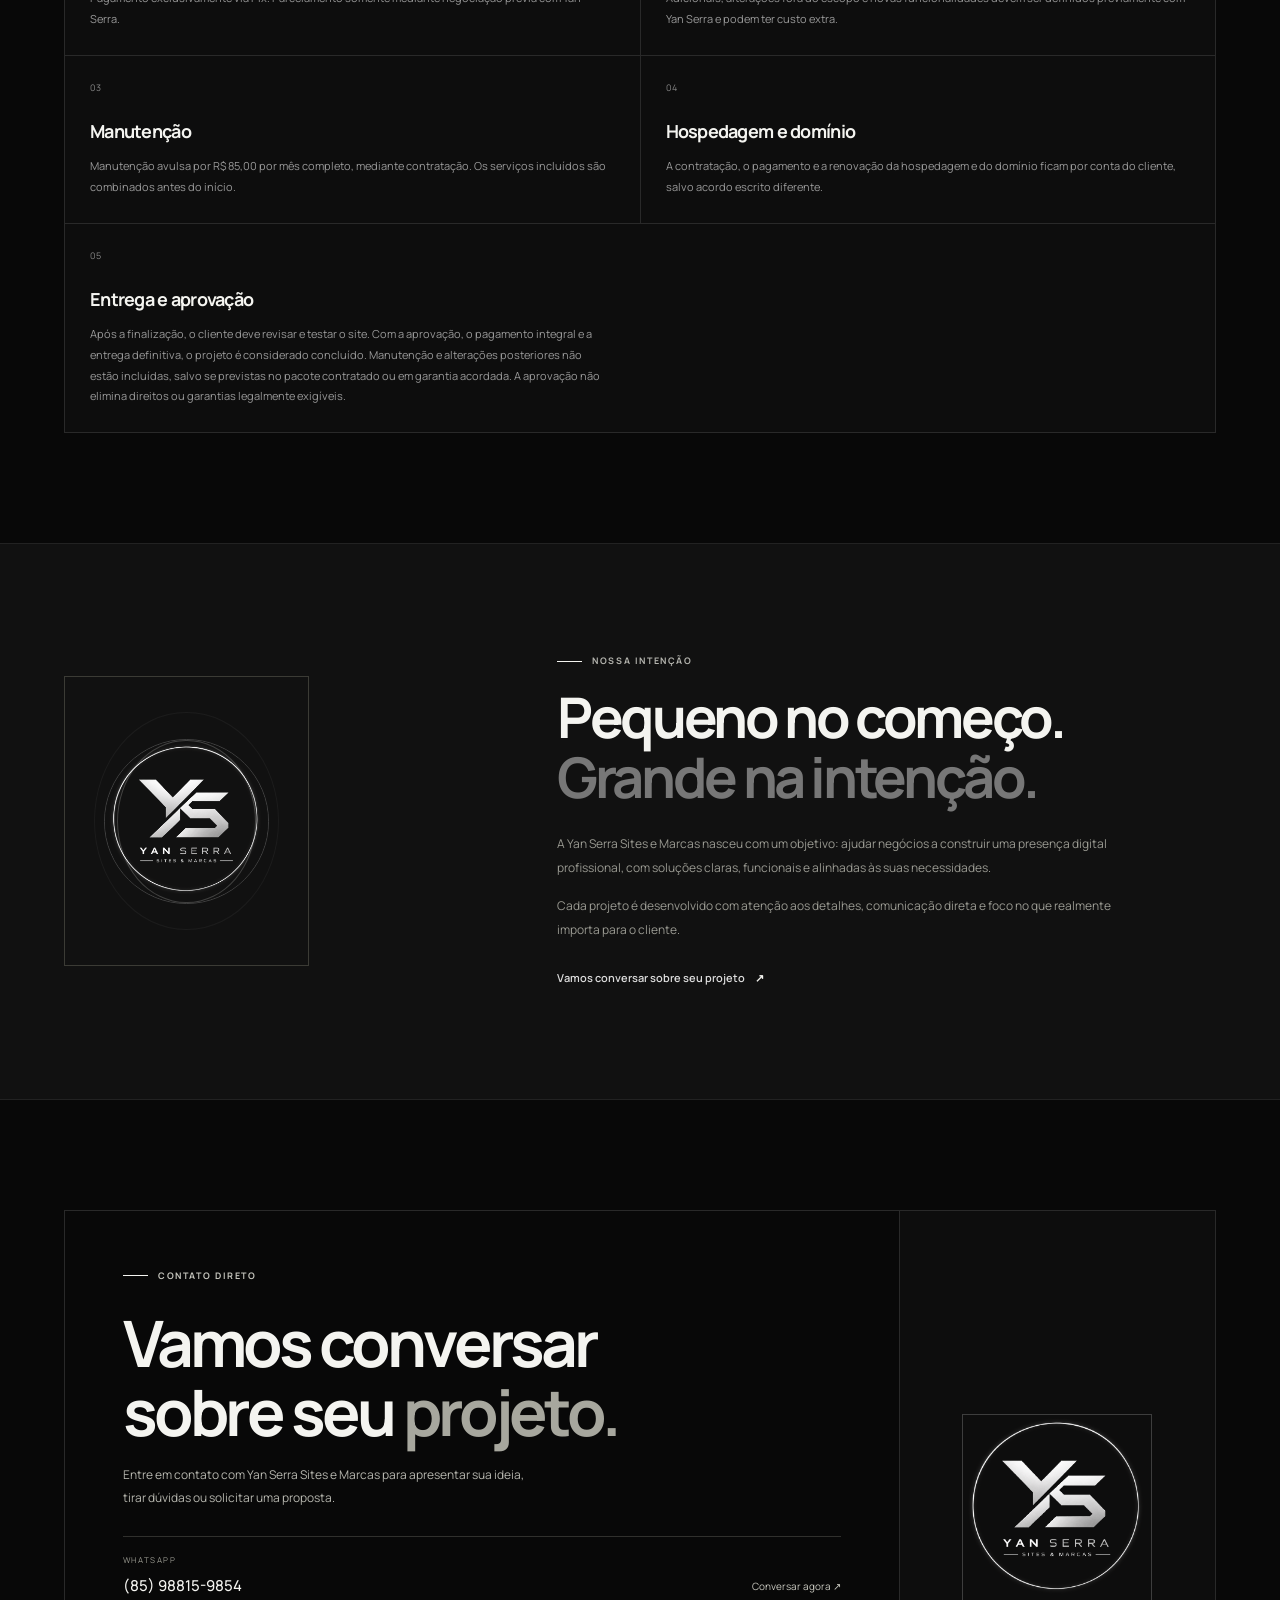
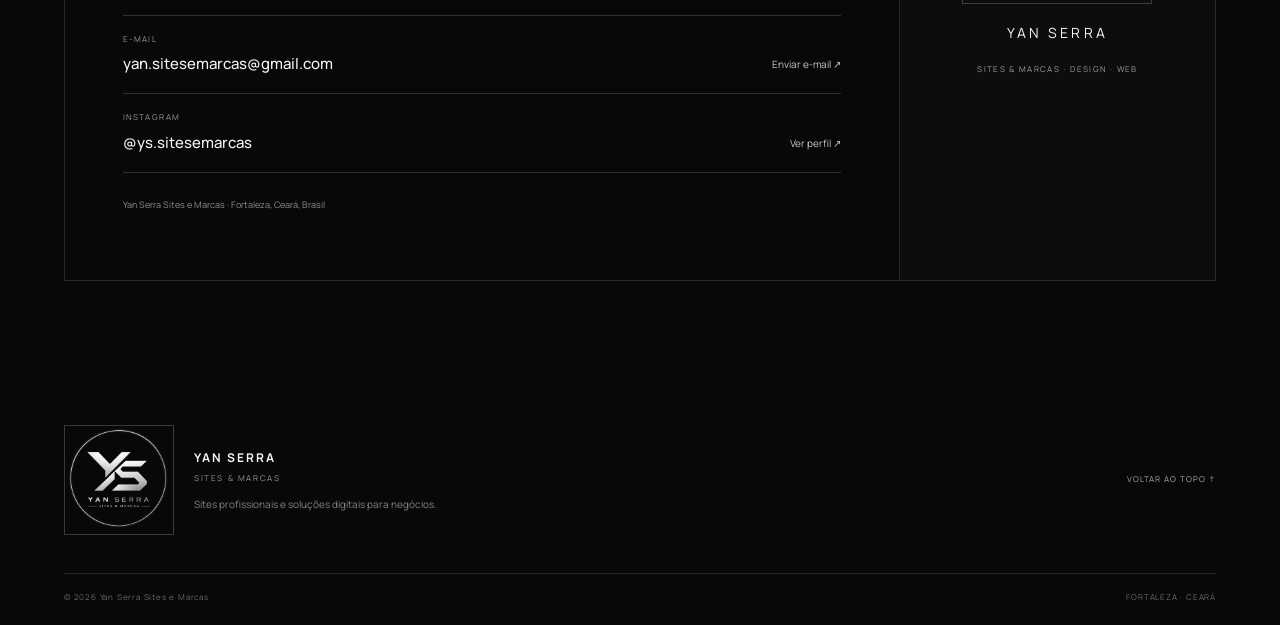
==== commit 760ab82e: "Show complete logo alone in Nossa Intenção" ====
--- a/index.html
+++ b/index.html
@@ -84,7 +84,7 @@
 
     <section class="about section-space" id="sobre">
       <div class="about-inner section-wrap">
-        <div class="about-stamp about-logo-wrap"><img class="about-logo" src="assets/file_000000000584820e9e78e50f97de1cd7.png" alt="Logo YS da Yan Serra Sites e Marcas"><span>YAN SERRA · SITES & MARCAS</span></div>
+        <div class="about-stamp about-logo-wrap"><img class="about-logo" src="assets/file_000000000584820e9e78e50f97de1cd7.png" alt="Logo completa da Yan Serra Sites e Marcas"></div>
         <div class="about-copy"><p class="eyebrow"><span class="eyebrow-line"></span> NOSSA INTENÇÃO</p><h2>Pequeno no começo.<br><span class="muted-word">Grande na intenção.</span></h2><p>A Yan Serra Sites e Marcas nasceu com um objetivo: ajudar negócios a construir uma presença digital profissional, com soluções claras, funcionais e alinhadas às suas necessidades.</p><p>Cada projeto é desenvolvido com atenção aos detalhes, comunicação direta e foco no que realmente importa para o cliente.</p><a class="text-link" href="#contato">Vamos conversar sobre seu projeto <span>↗</span></a></div>
       </div>
     </section>
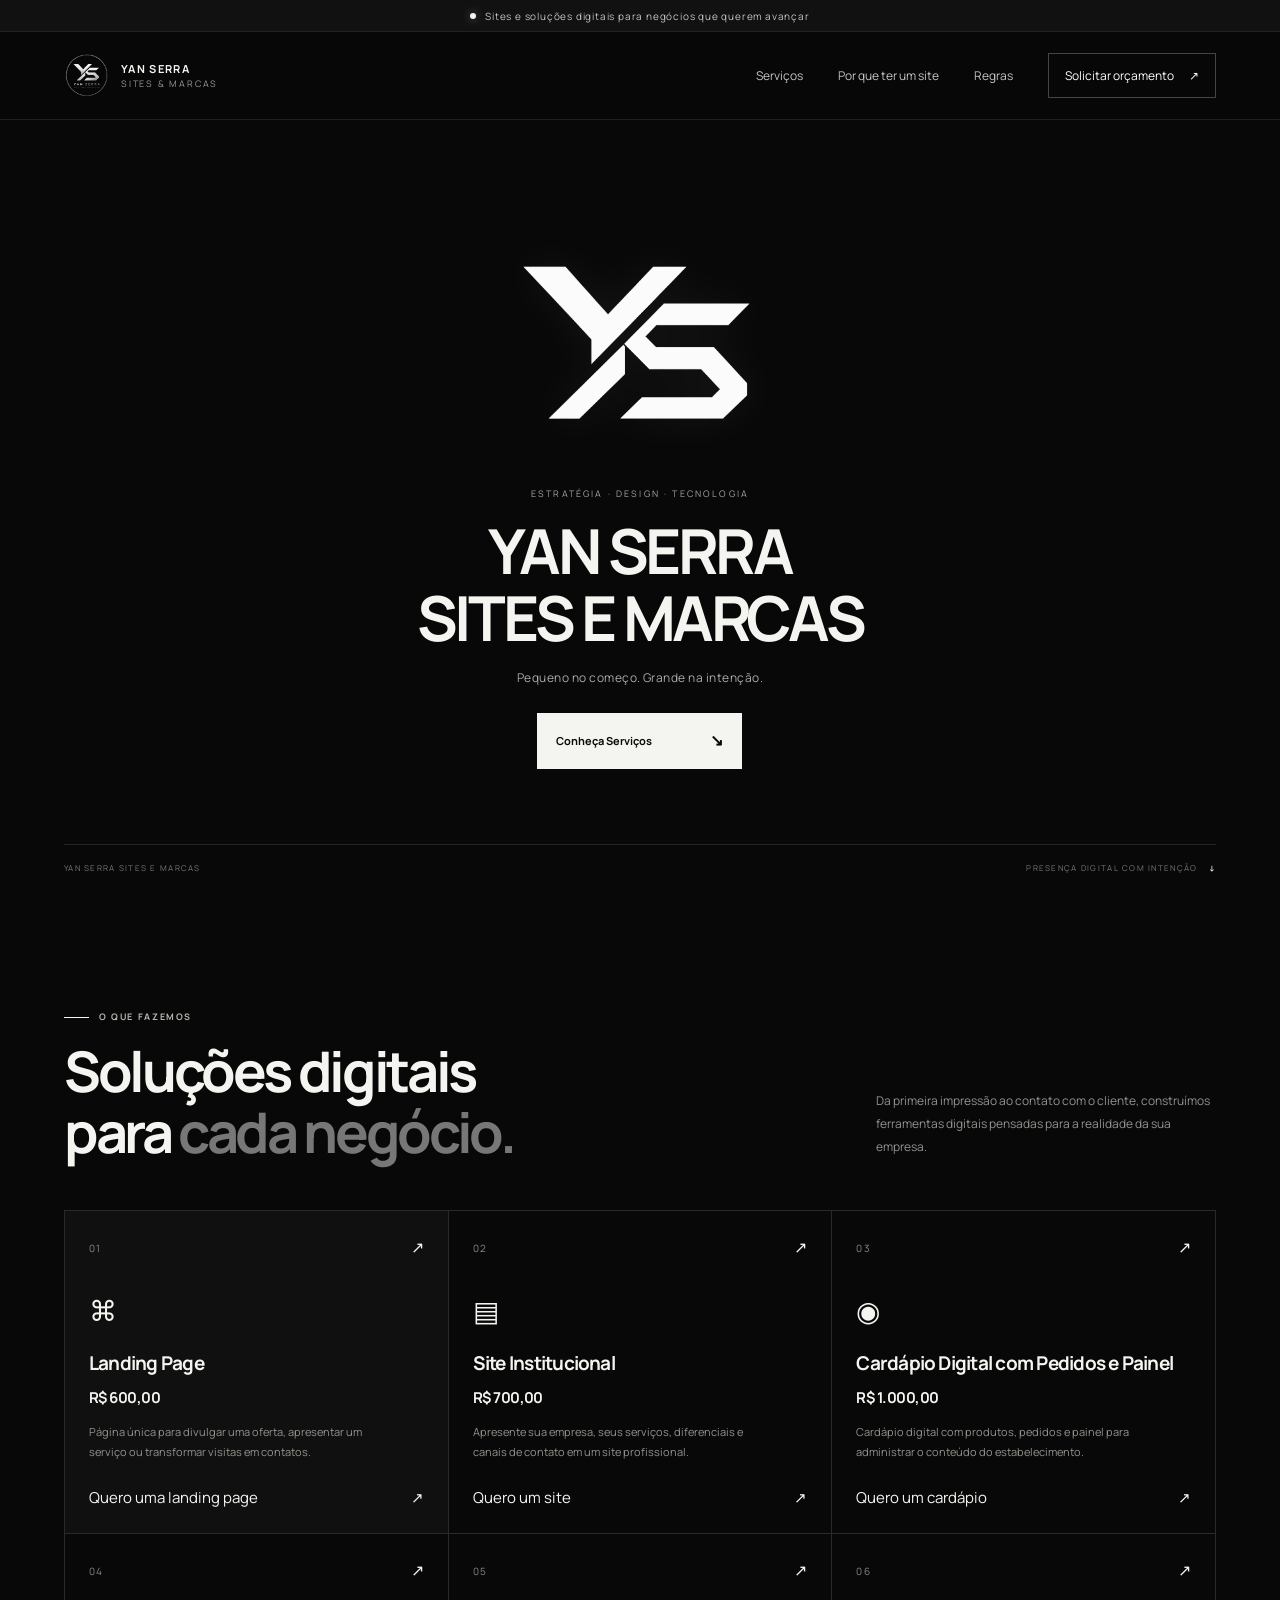
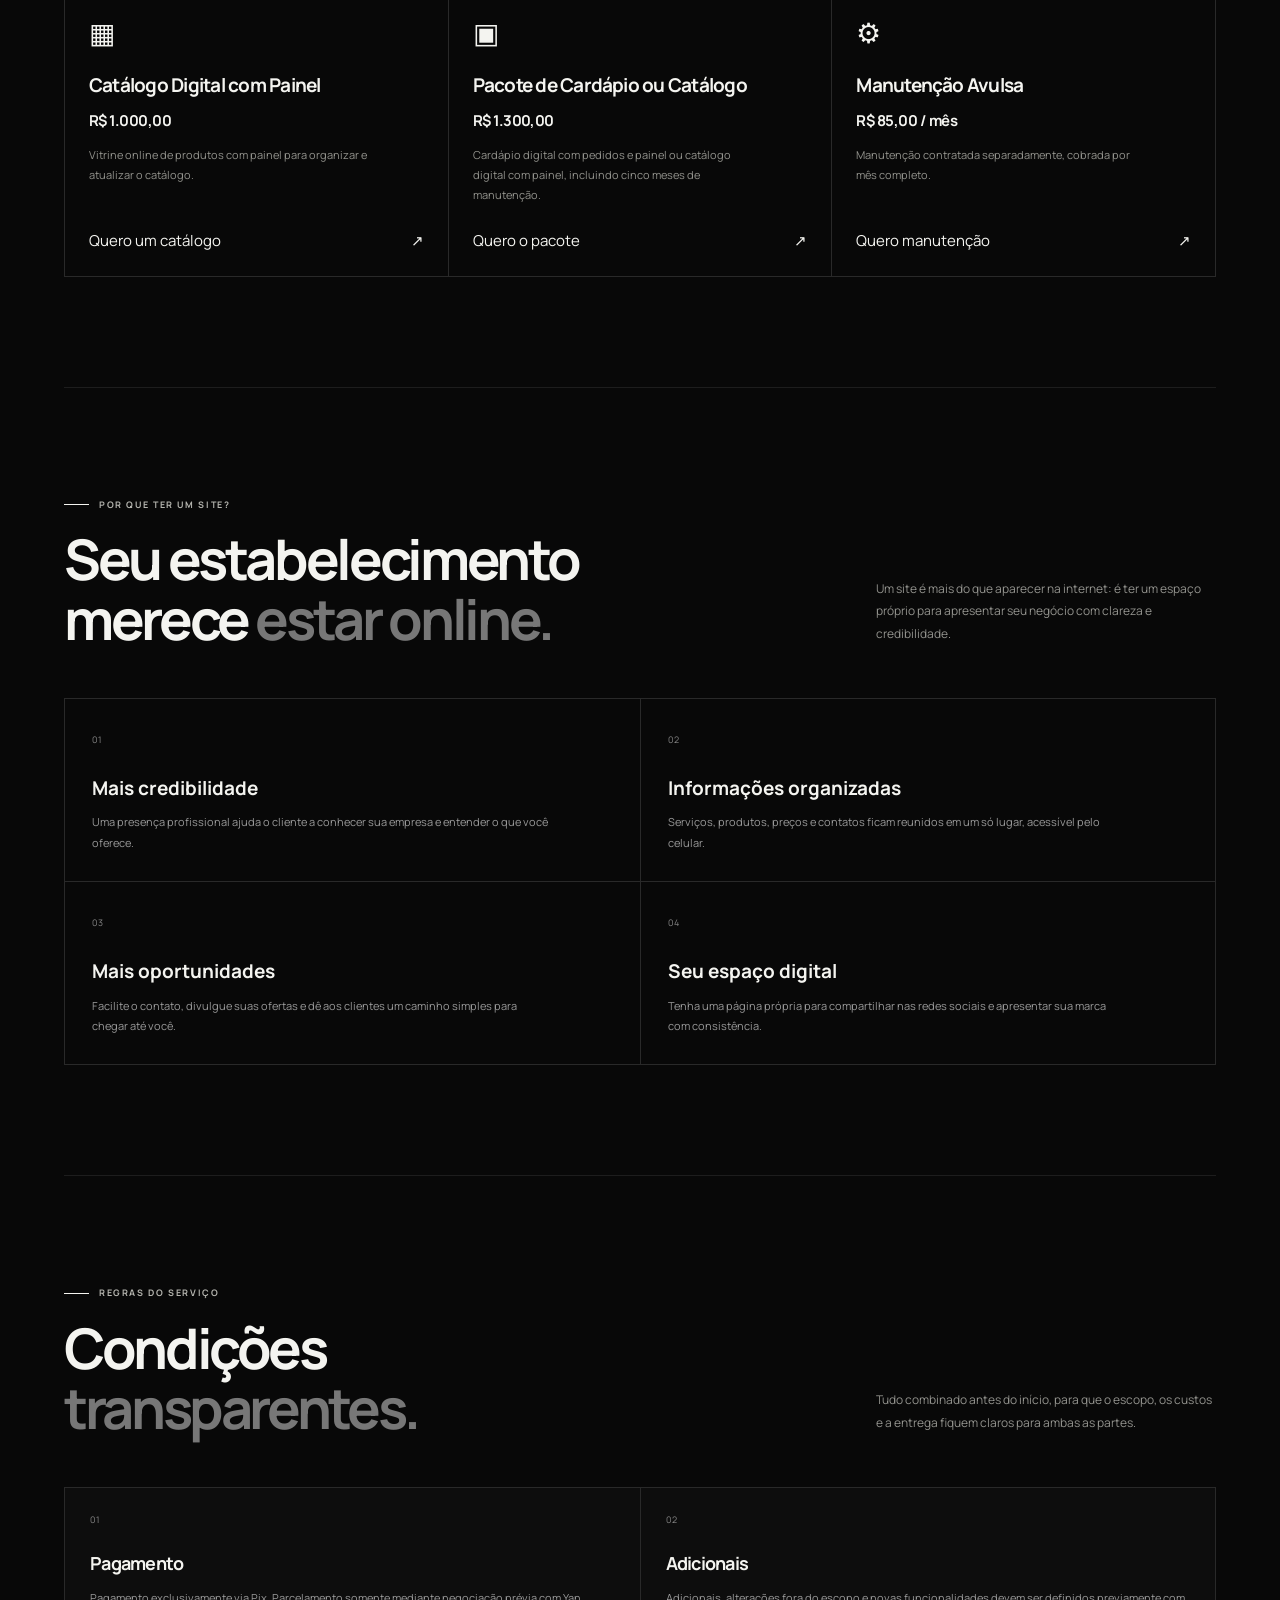
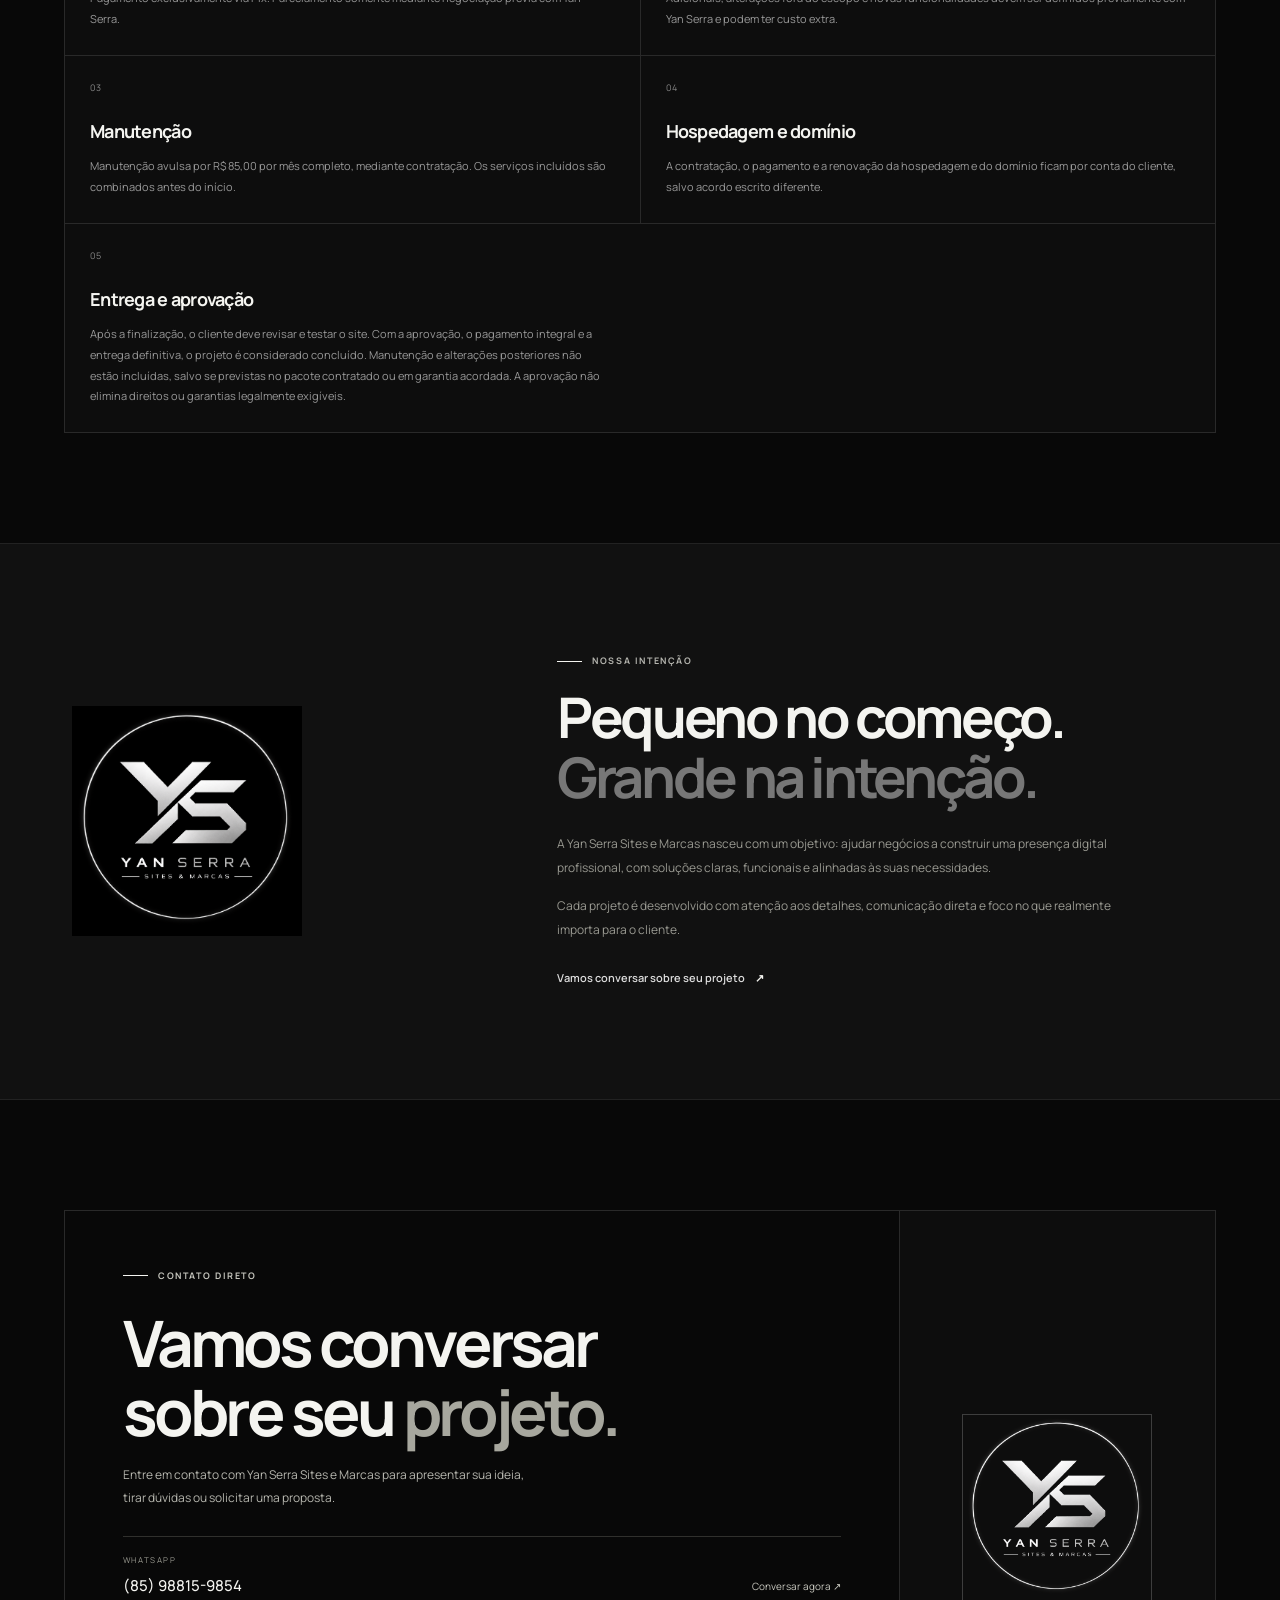
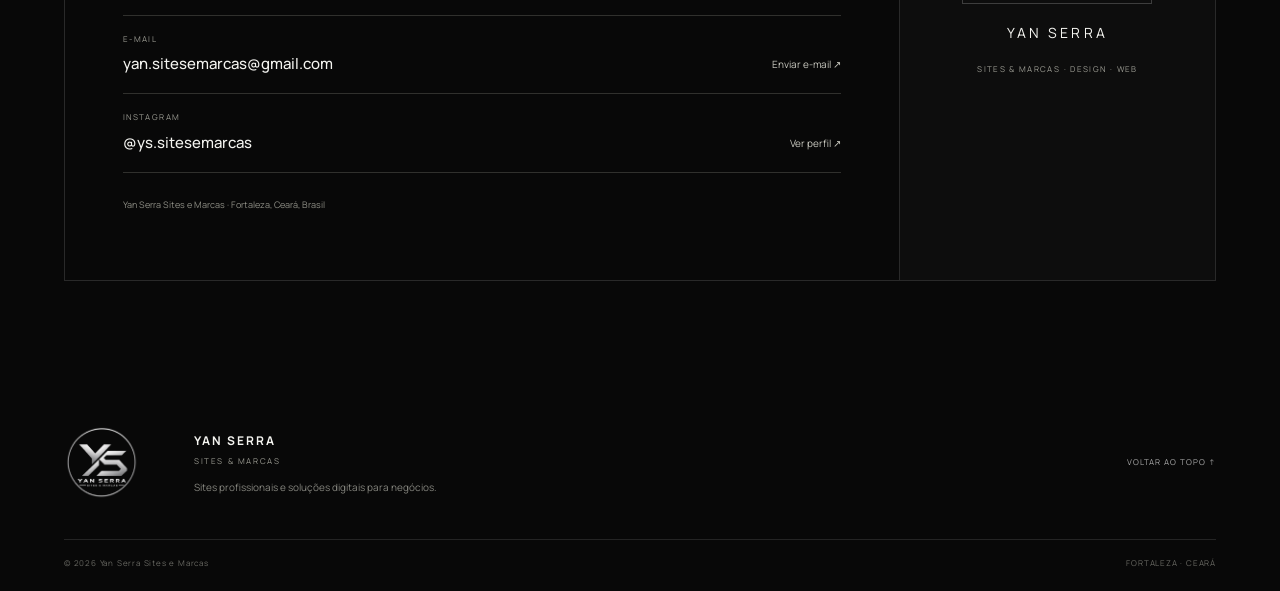
==== commit 3943bf94: "Usa o novo arquivo de logo no rodapé" ====
--- a/index.html
+++ b/index.html
@@ -112,7 +112,7 @@
   </main>
 
   <footer class="site-footer section-wrap">
-    <a class="footer-logo-link" href="#inicio" aria-label="Voltar ao início"><img class="footer-main-logo" src="assets/file_000000000584820e9e78e50f97de1cd7.png" alt="Logo original YS de Yan Serra Sites e Marcas"></a>
+    <a class="footer-logo-link" href="#inicio" aria-label="Voltar ao início"><img class="footer-main-logo" src="assets/file_000000005e54820eaffe0e13555a39ec.png" alt="Logo original YS de Yan Serra Sites e Marcas"></a>
     <div class="footer-brand-copy"><strong>YAN SERRA</strong><span>SITES &amp; MARCAS</span><p>Sites profissionais e soluções digitais para negócios.</p></div>
     <a href="#inicio" class="back-top">VOLTAR AO TOPO ↑</a>
     <div class="footer-bottom"><span>© <span id="year"></span> Yan Serra Sites e Marcas</span><span>FORTALEZA · CEARÁ</span></div>
--- a/css/style.css
+++ b/css/style.css
@@ -217,3 +217,20 @@
 /* Exibe o símbolo YS inteiro no início, sem cortar as bordas da imagem. */
 .intro-monogram{overflow:visible;}
 .intro-logo-mark{width:100%!important;height:100%!important;max-width:100%!important;flex:0 1 auto;object-fit:contain;object-position:center;mix-blend-mode:screen!important;background:transparent!important;}
+
+/* Nossa Intenção: logo completa, isolada e sem moldura quadrada ou circular. */
+.about-logo-wrap{display:flex;align-items:center;justify-content:center;background:transparent;border:0;box-shadow:none;padding:0;min-height:0;}
+.about-logo{display:block;width:clamp(150px,22vw,230px);height:auto;max-height:none;aspect-ratio:auto;object-fit:contain;border:0;border-radius:0;overflow:visible;background:transparent;mix-blend-mode:normal;}
+@media(max-width:560px){.about-logo{width:clamp(140px,48vw,190px);height:auto;}}
+
+
+/* Rodapé: mostrar apenas o ícone em formato circular, sem cantos pretos quadrados. */
+.site-footer .footer-logo-link{width:76px;height:76px;max-width:76px;overflow:hidden;border-radius:50%;background:transparent;border:0;}
+.site-footer .footer-main-logo{display:block;width:100%;height:100%;max-width:100%;aspect-ratio:1;object-fit:cover;object-position:center;border:0;border-radius:50%;overflow:hidden;background:transparent;mix-blend-mode:screen;}
+@media(max-width:560px){.site-footer .footer-logo-link{width:62px;height:62px;max-width:62px}.site-footer .footer-main-logo{max-width:100%}}
+
+
+/* Correção reforçada do ícone do rodapé: recorte circular real, não apenas borda arredondada. */
+.site-footer a.footer-logo-link{display:block!important;width:76px!important;height:76px!important;min-width:76px!important;min-height:76px!important;max-width:76px!important;max-height:76px!important;padding:0!important;overflow:hidden!important;border:0!important;border-radius:50%!important;background:transparent!important;clip-path:circle(50% at 50% 50%)!important;}
+.site-footer a.footer-logo-link img.footer-main-logo{display:block!important;width:100%!important;height:100%!important;max-width:none!important;max-height:none!important;aspect-ratio:1!important;object-fit:contain!important;object-position:center!important;padding:0!important;border:0!important;border-radius:50%!important;background:transparent!important;mix-blend-mode:screen!important;clip-path:circle(50% at 50% 50%)!important;}
+@media(max-width:560px){.site-footer a.footer-logo-link{width:62px!important;height:62px!important;min-width:62px!important;min-height:62px!important;max-width:62px!important;max-height:62px!important}.site-footer a.footer-logo-link img.footer-main-logo{width:100%!important;height:100%!important}}
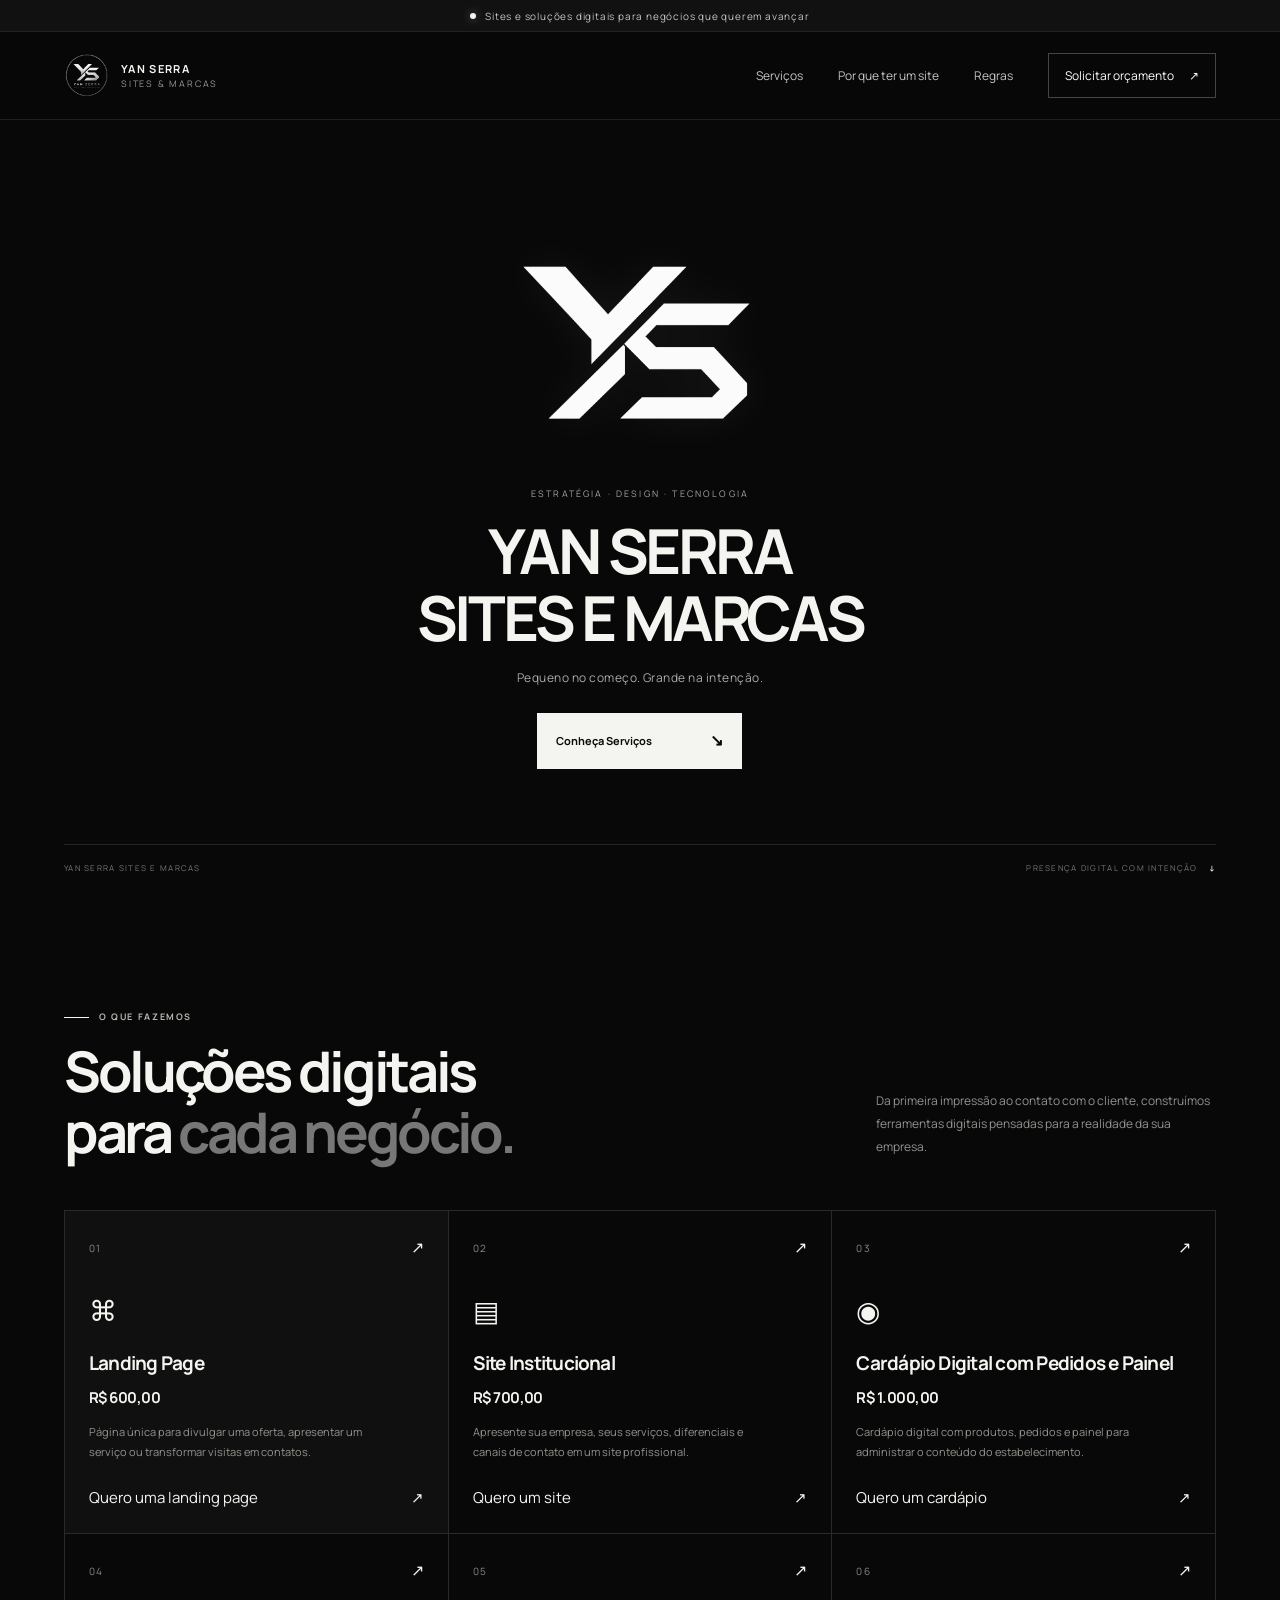
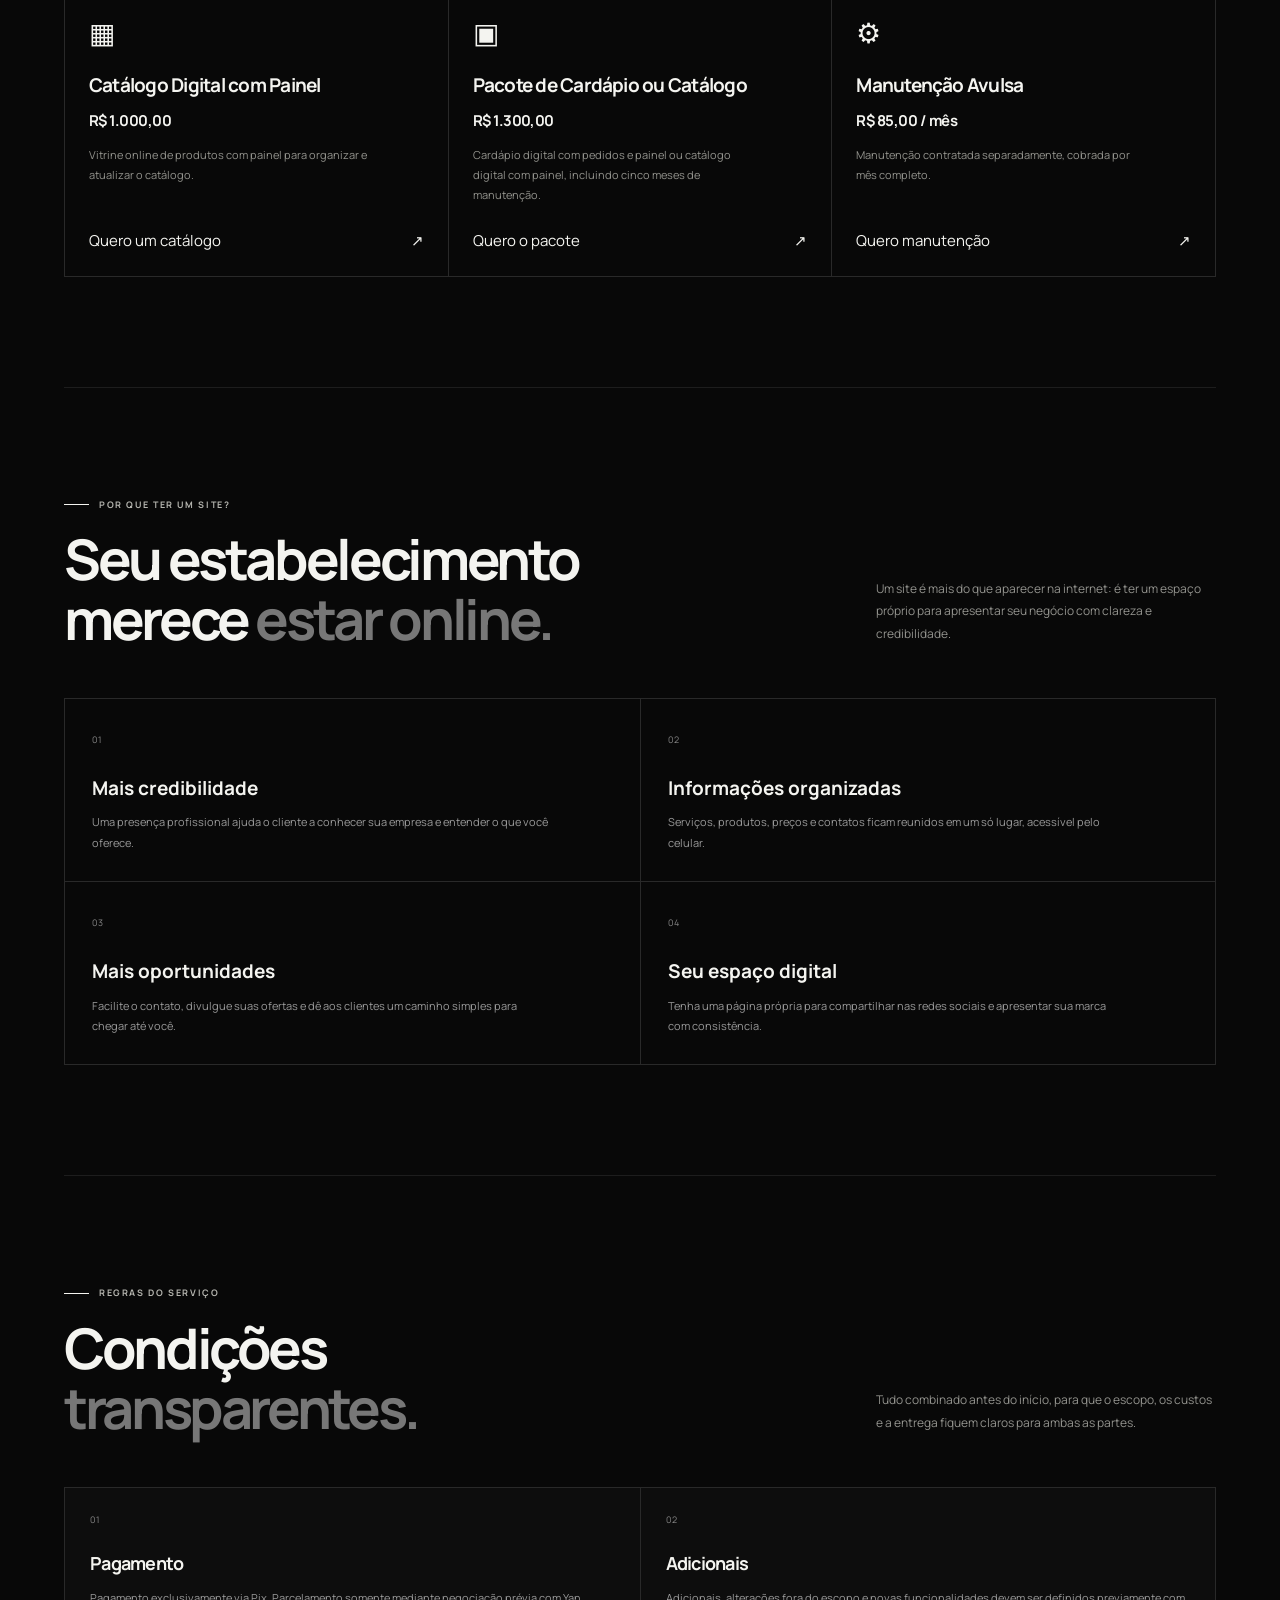
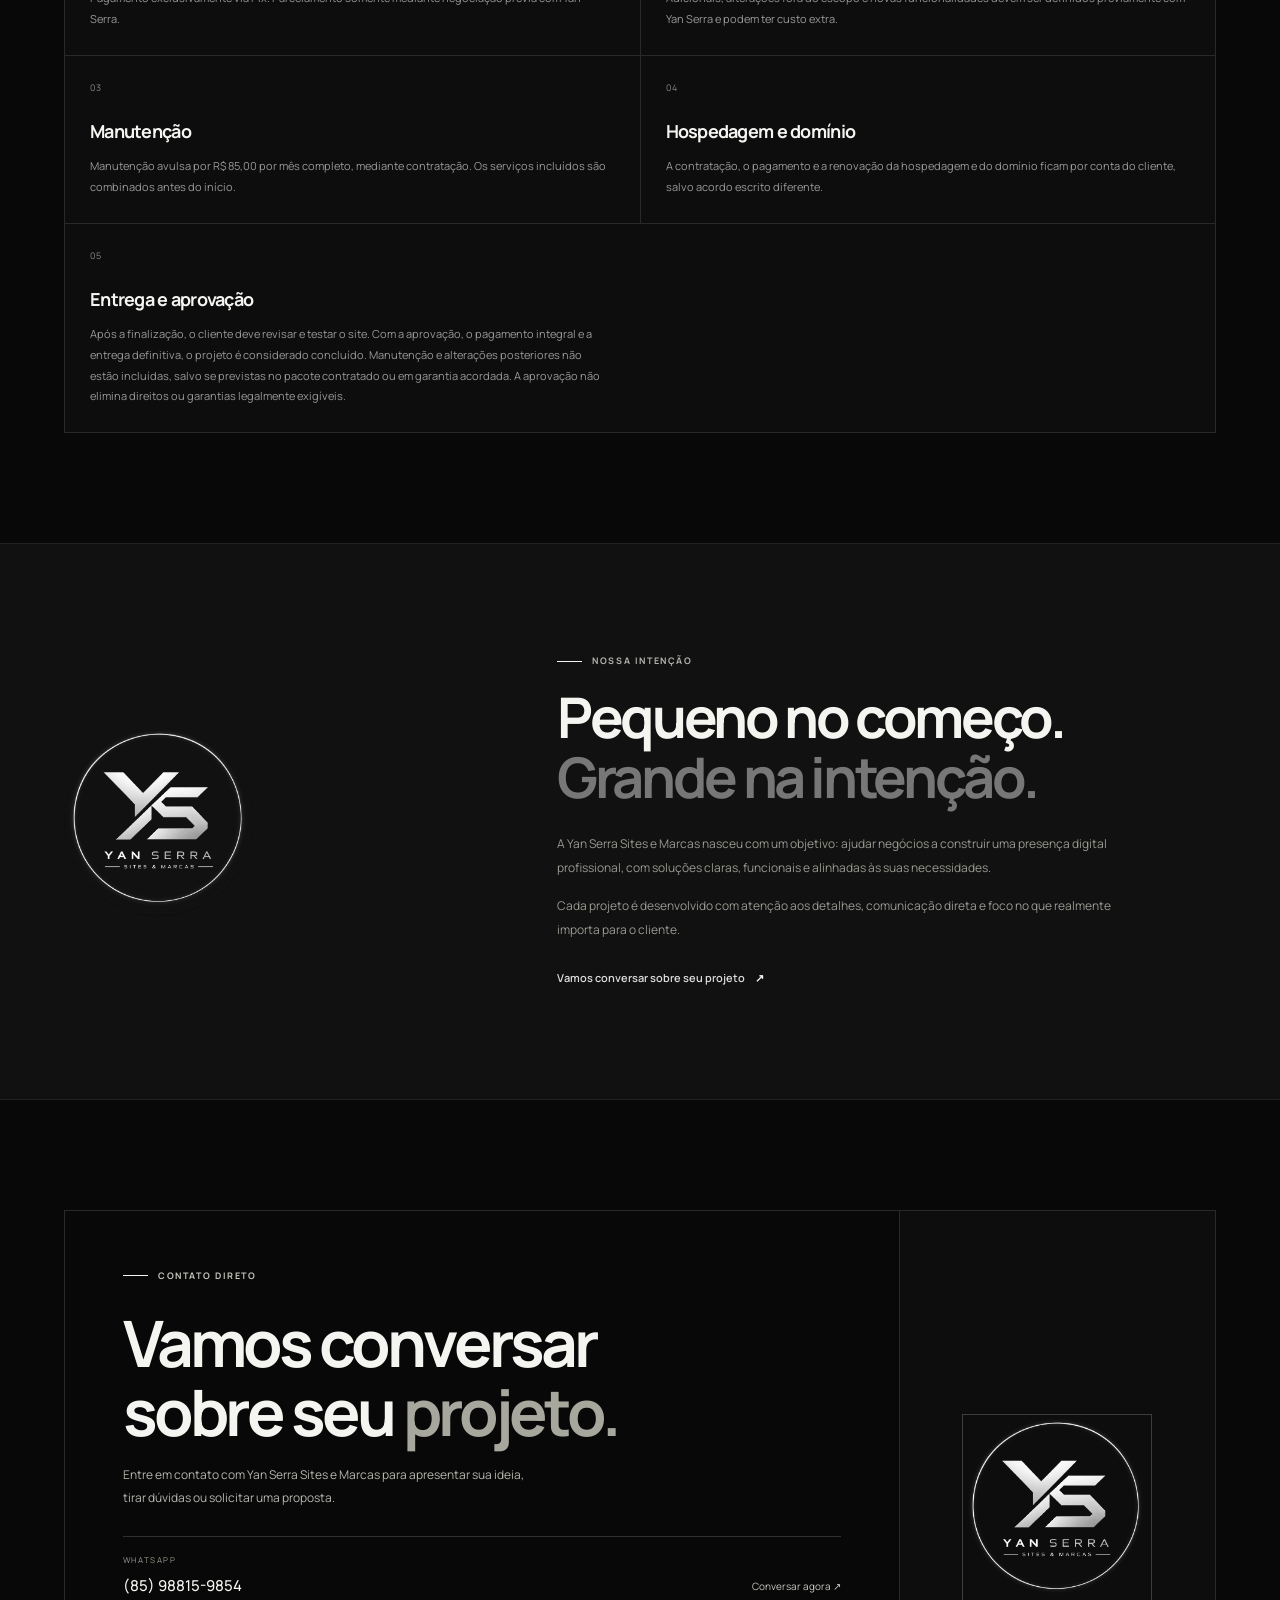
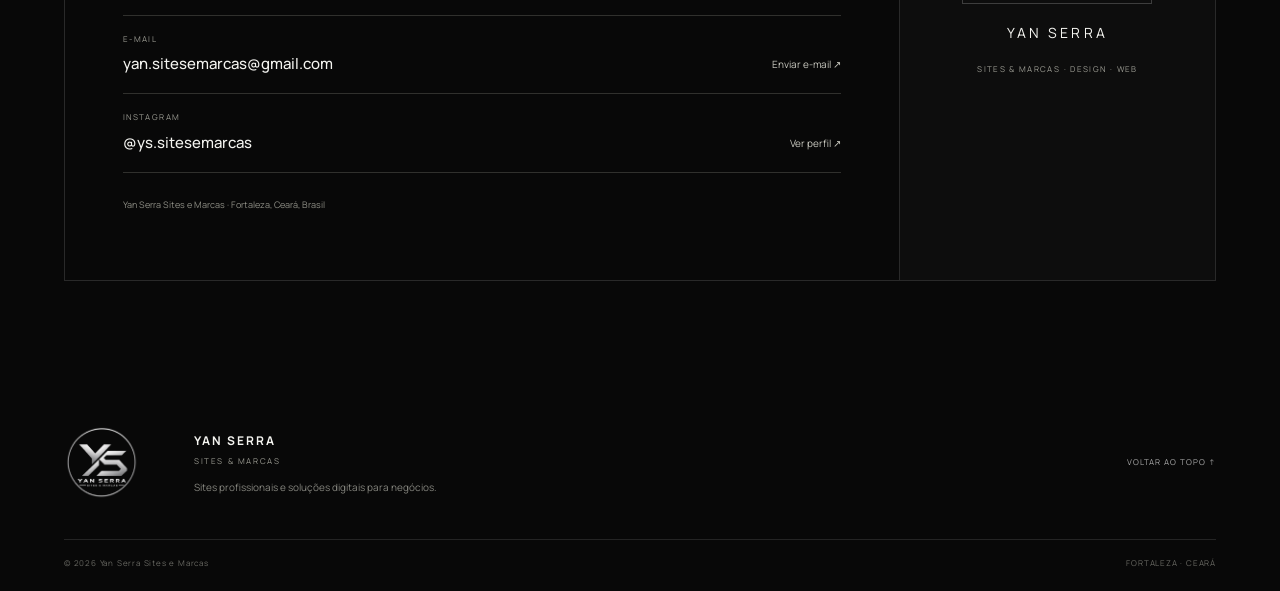
==== commit 04ed4a0f: "Refresh stylesheet cache for circular logo fix" ====
--- a/index.html
+++ b/index.html
@@ -9,7 +9,7 @@
   <link rel="preconnect" href="https://fonts.googleapis.com">
   <link rel="preconnect" href="https://fonts.gstatic.com" crossorigin>
   <link href="https://fonts.googleapis.com/css2?family=DM+Sans:wght@400;500;600;700&family=Manrope:wght@400;500;600;700;800&display=swap" rel="stylesheet">
-  <link rel="stylesheet" href="css/style.css">
+  <link rel="stylesheet" href="css/style.css?v=20261015-circle-logo">
   <script src="js/script.js" defer></script>
 </head>
 <body>
--- a/css/style.css
+++ b/css/style.css
@@ -73,8 +73,10 @@
 .reason-card>span{font-size:9px;letter-spacing:.16em;color:#888}
 .reason-card h3{font-size:19px;margin:23px 0 9px}
 .reason-card p{font-size:11px;line-height:1.9;color:#999;margin:0;max-width:460px}
-.about-logo-wrap{gap:18px}
-.about-logo{display:block;width:clamp(115px,16vw,165px);height:auto;position:relative;z-index:1}
+.about-logo-wrap{width:clamp(145px,18vw,190px)!important;height:clamp(145px,18vw,190px)!important;min-height:0!important;padding:0!important;border:0!important;background:#111!important;box-shadow:none!important;overflow:hidden!important;border-radius:50%!important;clip-path:circle(50% at 50% 50%)!important;display:flex!important;align-items:center!important;justify-content:center!important;gap:0!important}
+.about-logo-wrap:before,.about-logo-wrap:after{display:none!important;content:none!important}
+.about-logo{display:block;width:100%!important;height:100%!important;max-width:none!important;object-fit:contain!important;object-position:center!important;padding:0!important;border:0!important;border-radius:50%!important;background:transparent!important;mix-blend-mode:screen!important;clip-path:circle(50% at 50% 50%)!important;position:relative;z-index:1}
+@media(max-width:560px){.about-logo-wrap{width:132px!important;height:132px!important}.about-logo{width:100%!important;height:100%!important}}
 .about-logo-wrap>span{font-size:8px;letter-spacing:.2em;color:#aaa;text-align:center;z-index:1}
 @media(max-width:560px){.hero-intro{min-height:calc(100svh - 100px);padding-top:48px;padding-bottom:85px}.intro-logo{width:118px;margin-bottom:22px}.intro-overline{font-size:8px;letter-spacing:.16em}.hero-intro h1{font-size:clamp(34px,9vw,46px)}.hero-intro .hero-bottom{font-size:6px;letter-spacing:.06em}.price-grid,.quote-form,.reasons-grid{grid-template-columns:1fr}.price-card-wide,.form-field-wide,.form-submit{grid-column:auto}.form-submit{align-items:stretch;flex-direction:column}.form-submit button{width:100%}.price-card{min-height:235px}.about-logo{width:115px}}
 @media(prefers-reduced-motion:reduce){.intro-brand,.intro-logo{animation:none}}
